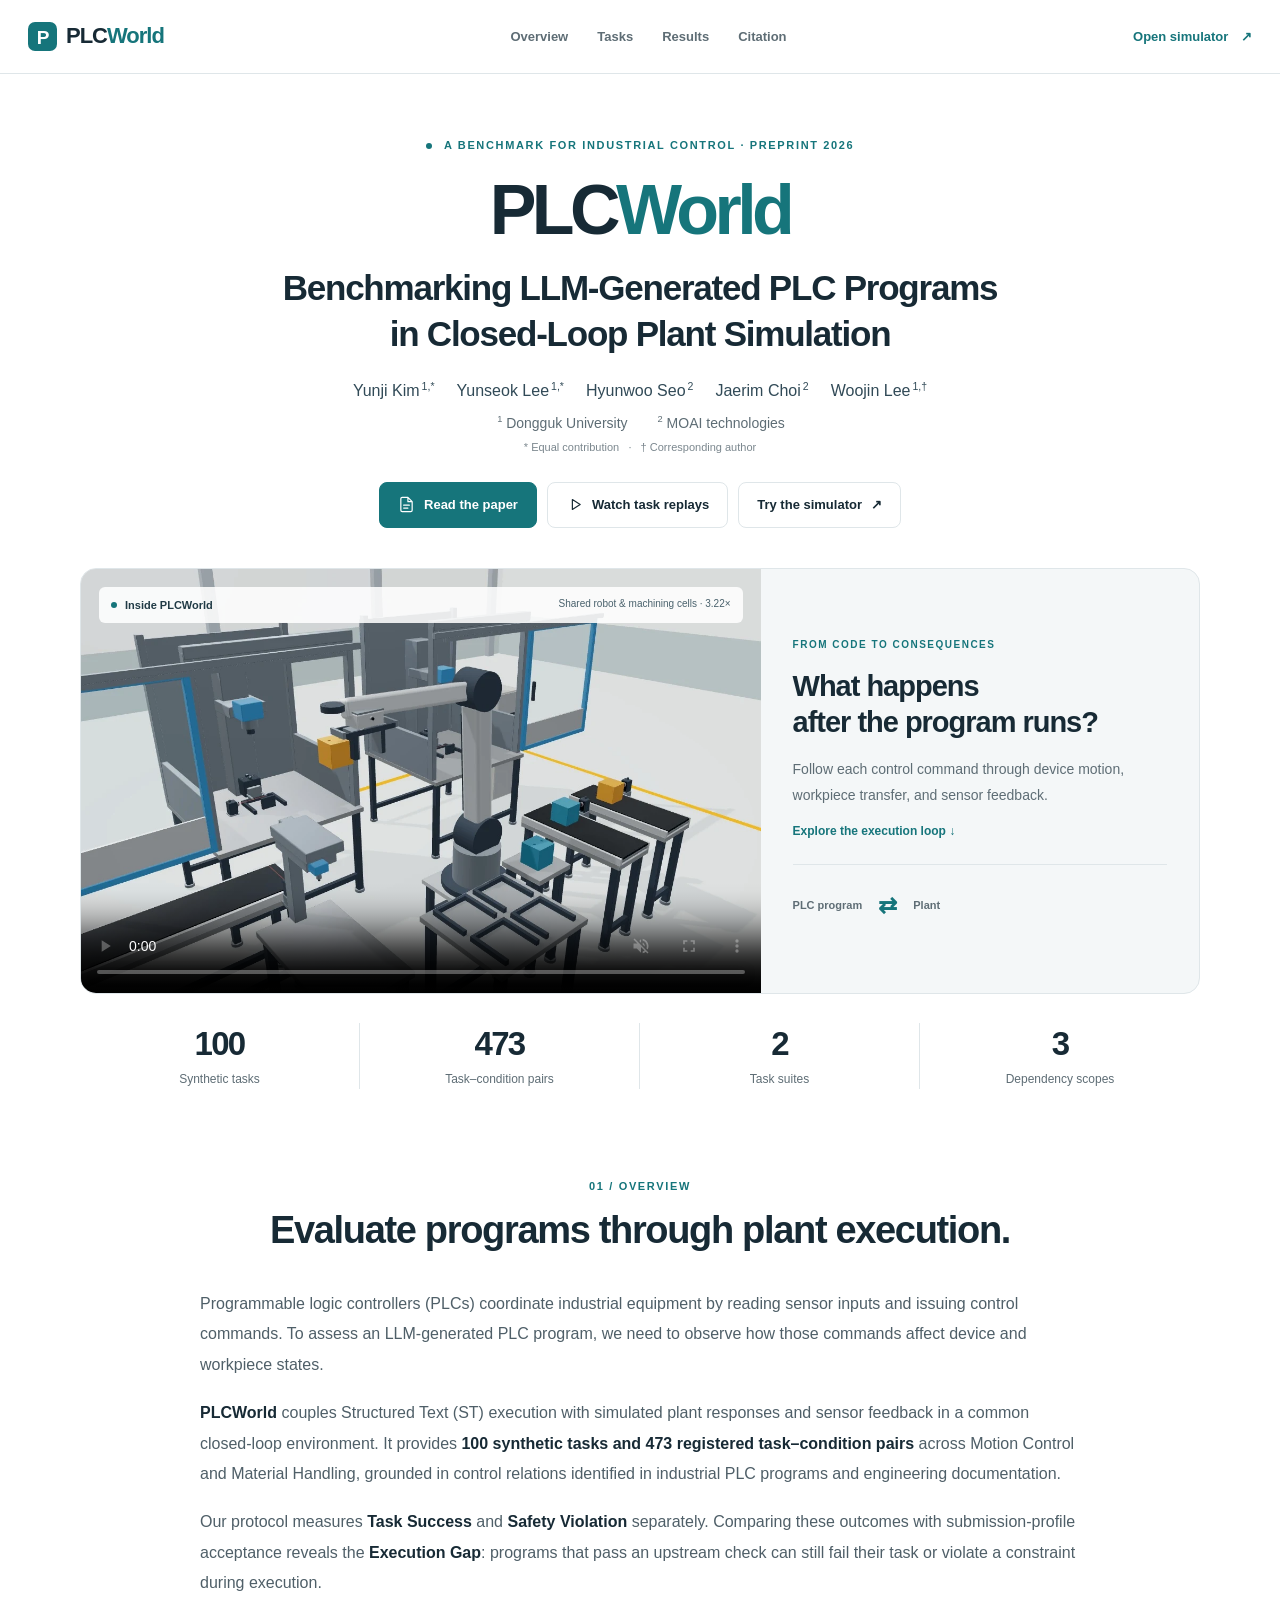
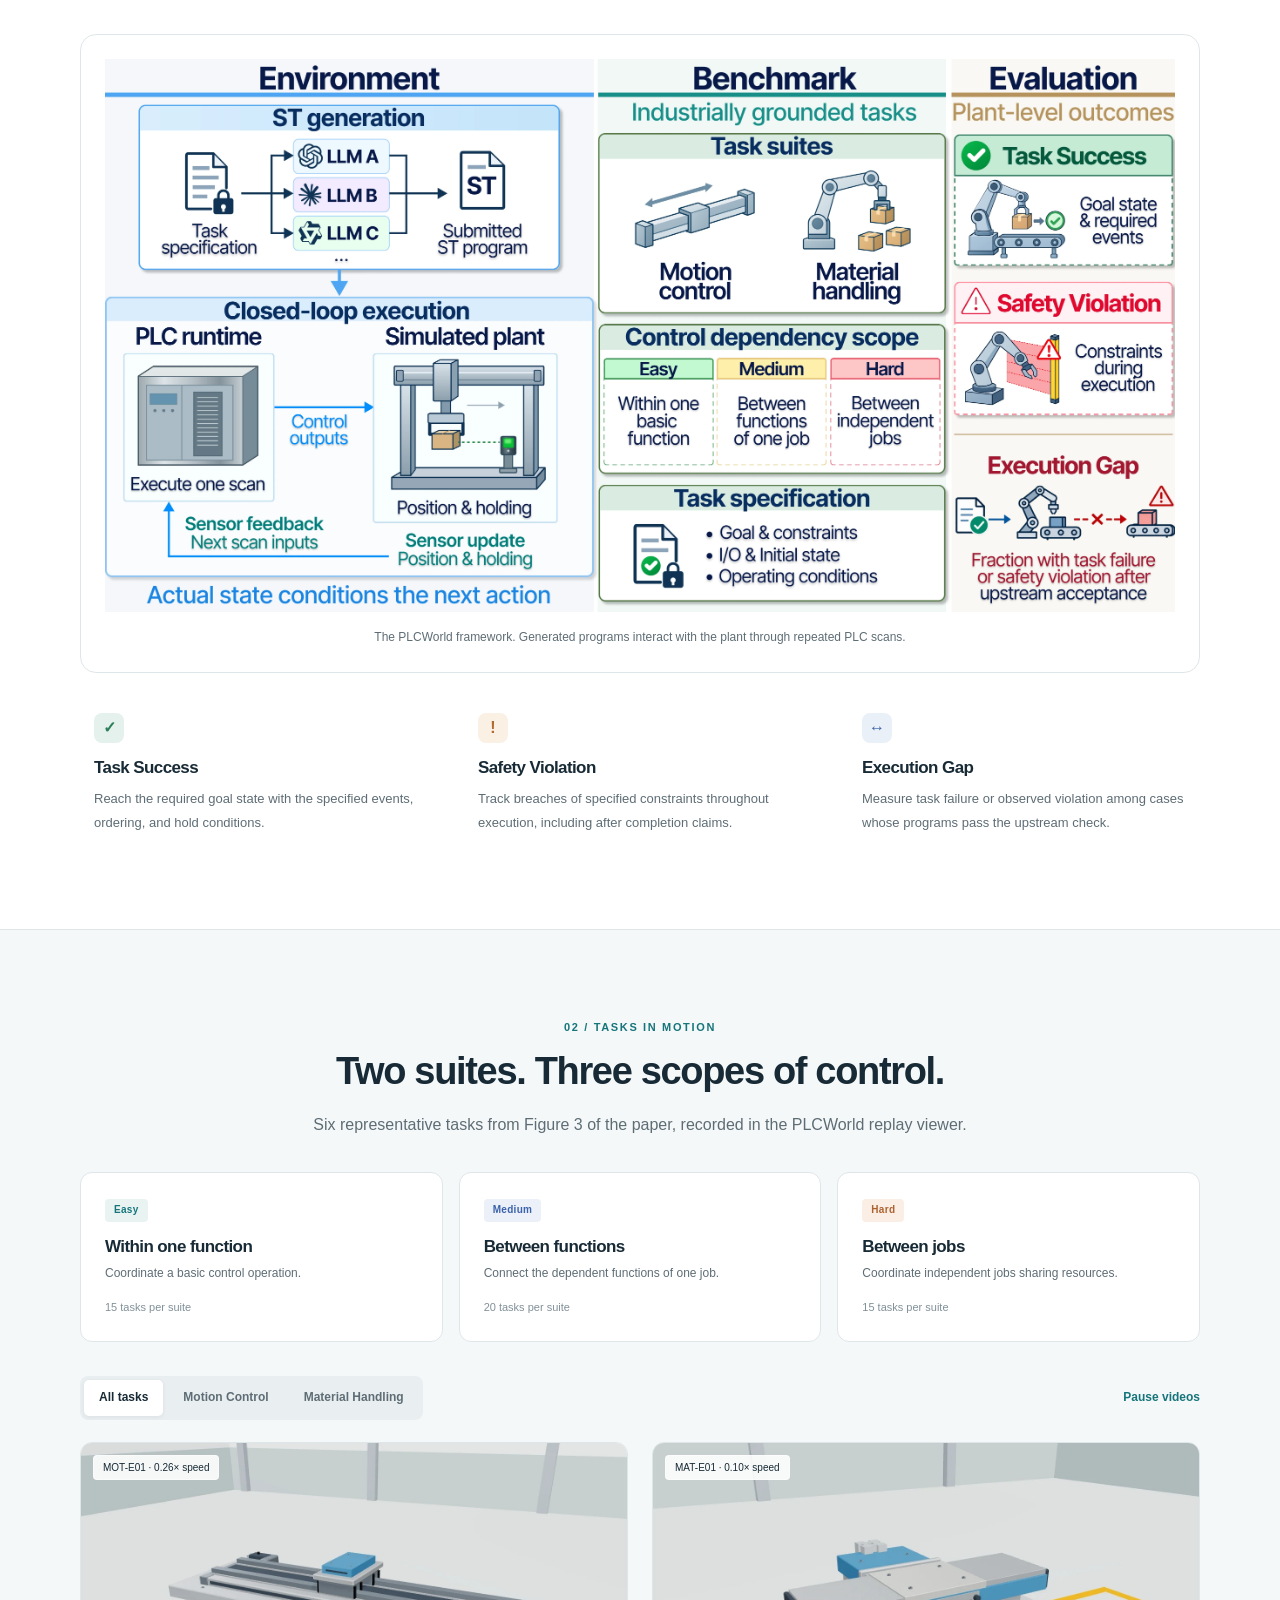
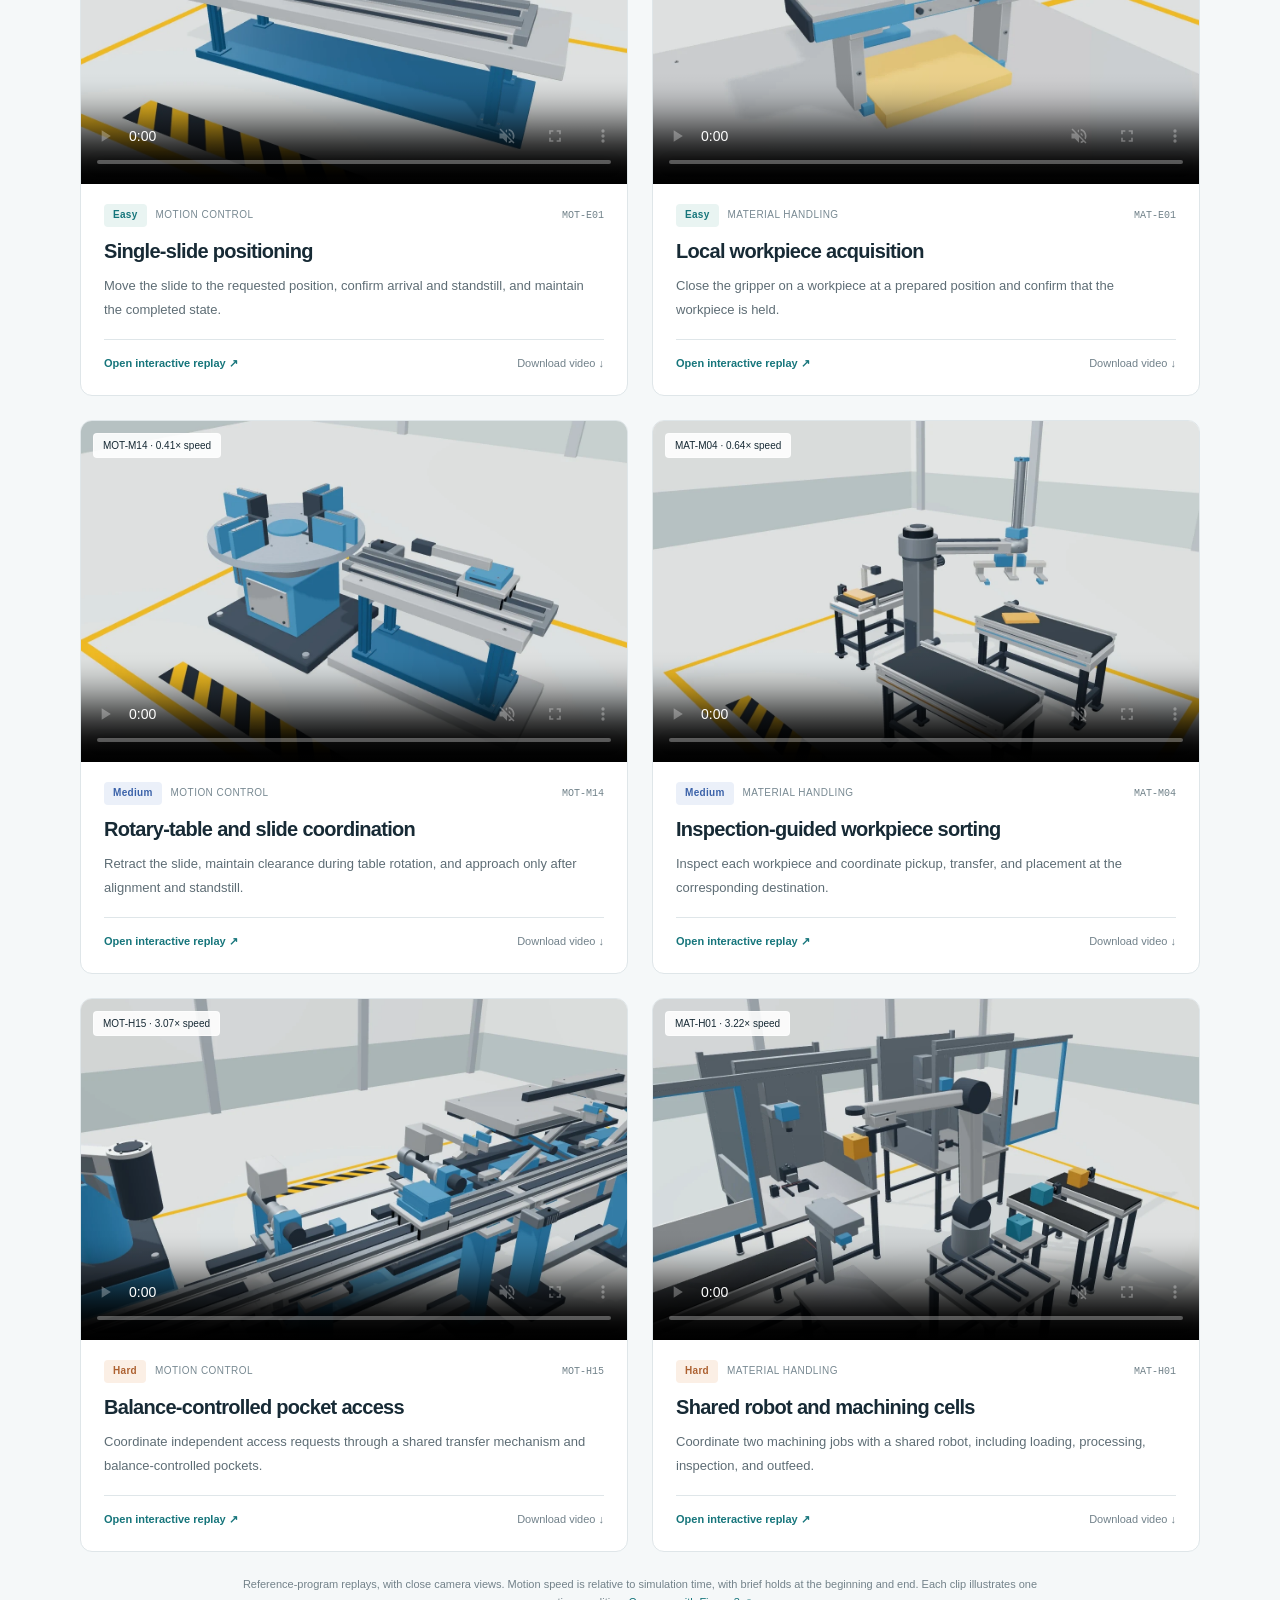
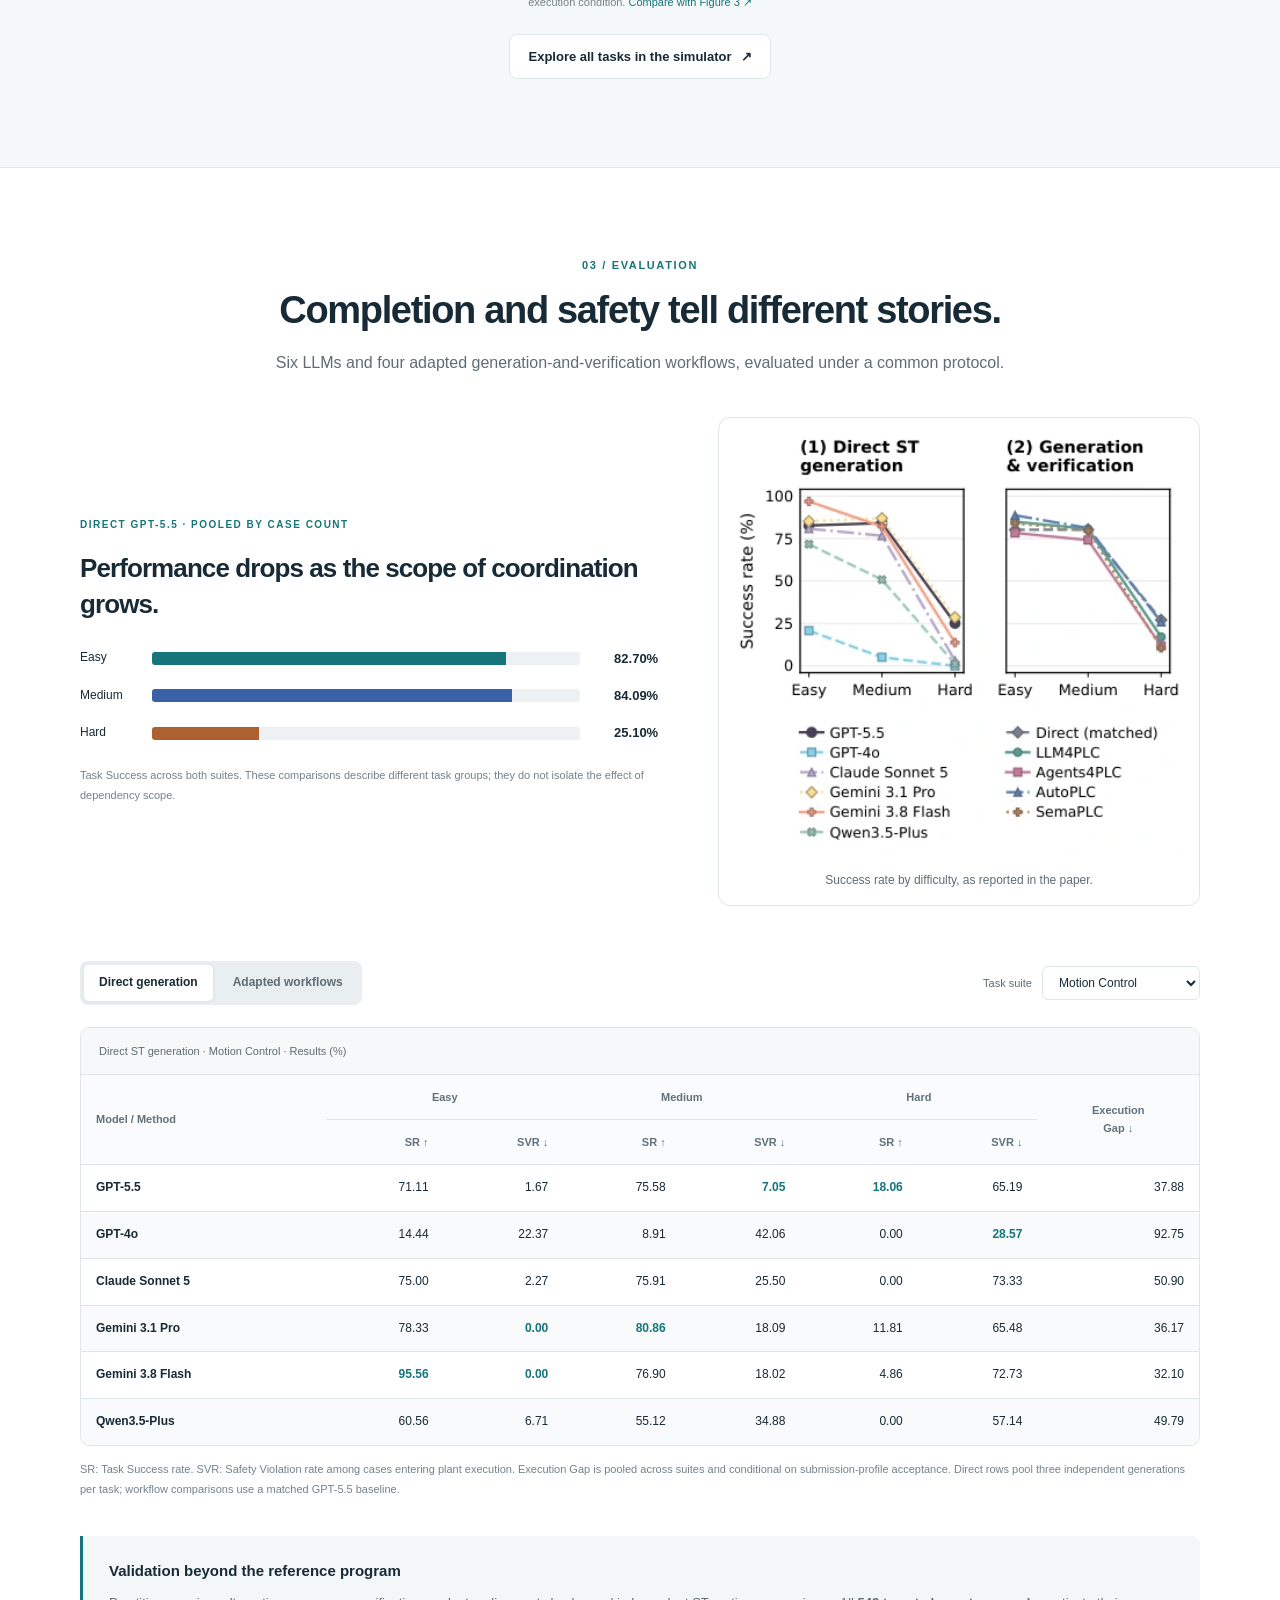
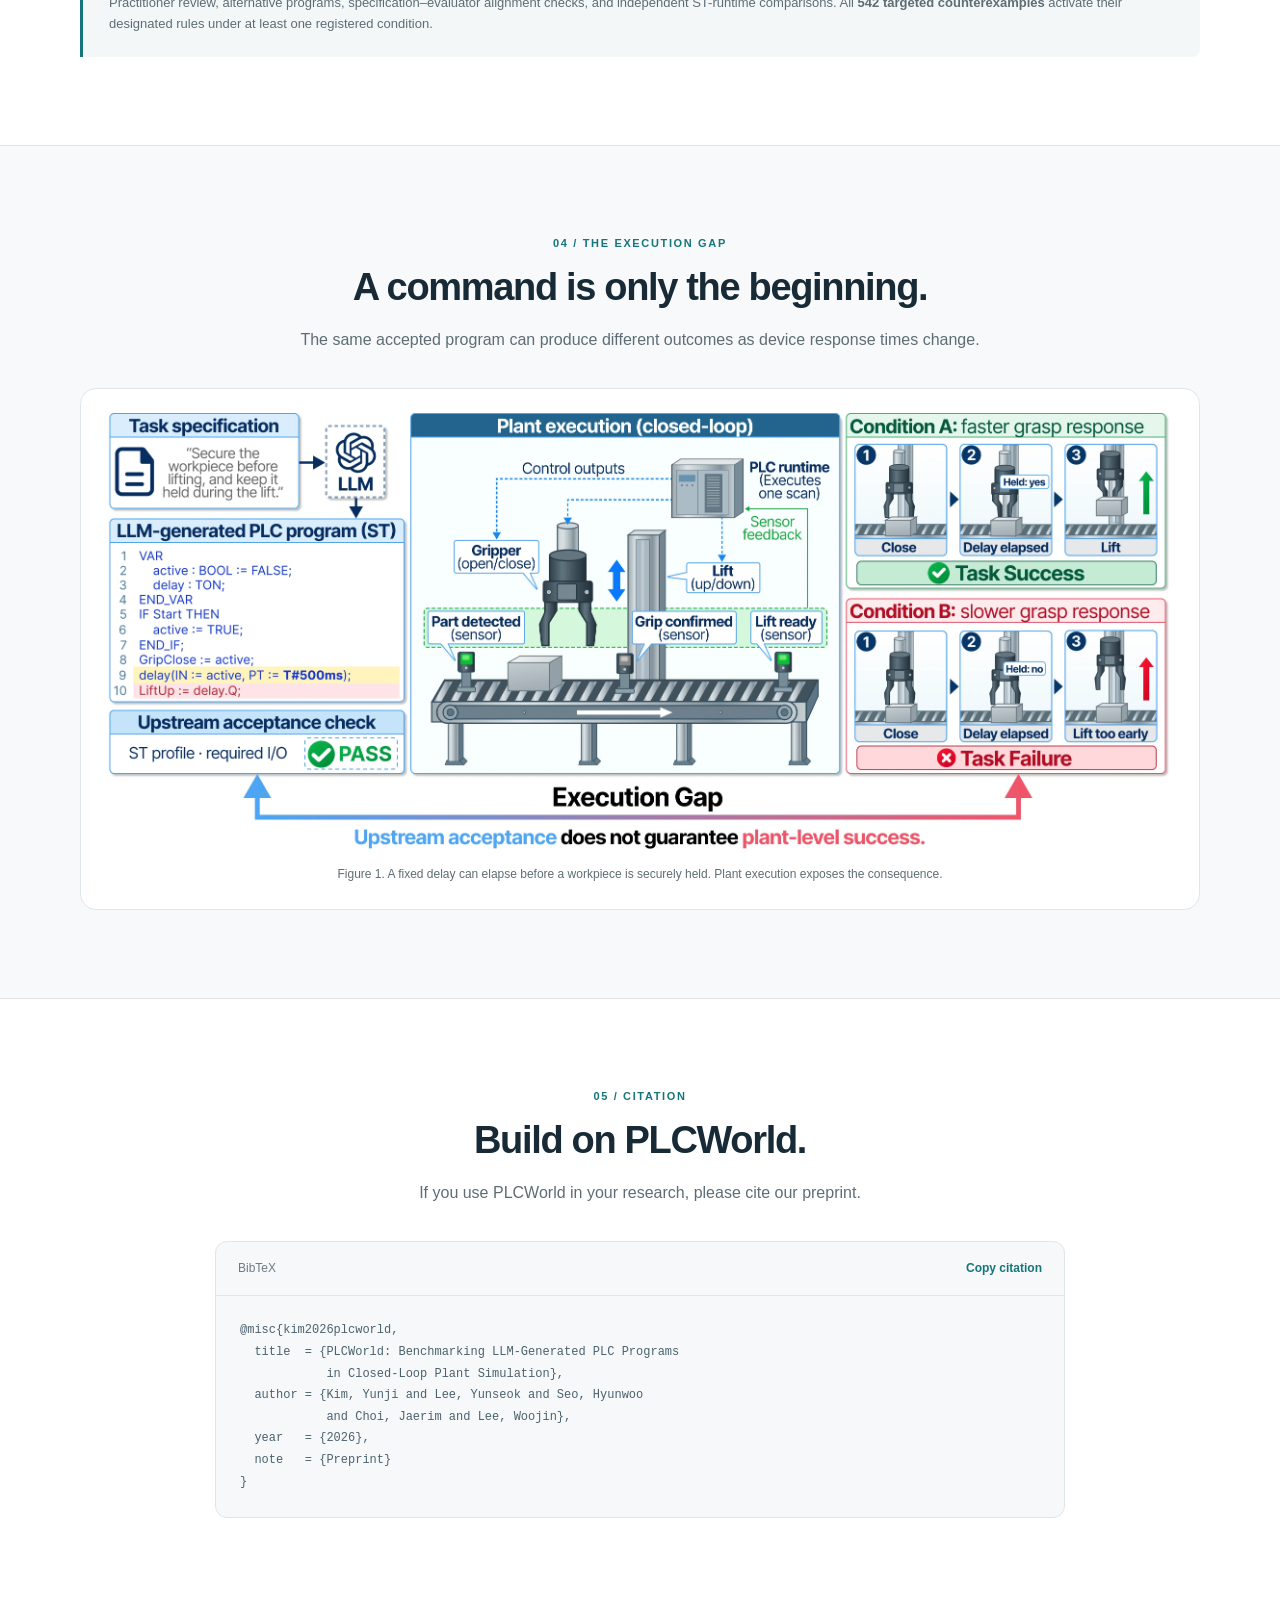
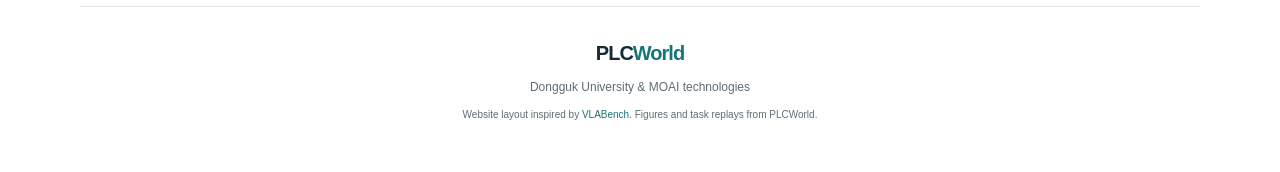
==== PLCWorld/index.html @ 4ffd2463 "Publish PLCWorld paper website with simulator replays" ====
<!doctype html>
<html lang="en">
<head>
  <meta charset="utf-8">
  <meta name="viewport" content="width=device-width, initial-scale=1">
  <meta name="description" content="PLCWorld couples PLC program execution with simulated plant responses. A benchmark of 100 tasks across Motion Control and Material Handling.">
  <meta name="theme-color" content="#ffffff">
  <meta property="og:title" content="PLCWorld: Benchmarking LLM-Generated PLC Programs in Closed-Loop Plant Simulation">
  <meta property="og:description" content="100 tasks. 473 execution conditions. Evaluate what PLC programs actually do in a simulated plant.">
  <meta property="og:type" content="website">
  <meta property="og:url" content="https://yunji0516.github.io/PLCWorld/">
  <link rel="canonical" href="https://yunji0516.github.io/PLCWorld/">
  <title>PLCWorld — Closed-Loop Plant Simulation</title>
  <link rel="icon" href="assets/favicon.svg" type="image/svg+xml">
  <link rel="stylesheet" href="styles.css">
  <script src="app.js" defer></script>
</head>
<body>
  <a class="skip-link" href="#main">Skip to content</a>
  <header class="site-header">
    <a class="wordmark" href="#" aria-label="PLCWorld home"><span class="brand-icon" aria-hidden="true">P</span>PLC<span>World</span></a>
    <nav aria-label="Main navigation"><a href="#overview">Overview</a><a href="#tasks">Tasks</a><a href="#results">Results</a><a href="#citation">Citation</a></nav>
    <a class="header-link" href="https://plc.damilab.cc/replay" target="_blank" rel="noopener">Open simulator <span aria-hidden="true">↗</span></a>
  </header>
  <main id="main">
    <section class="hero container">
      <p class="eyebrow"><span class="status-dot"></span> A benchmark for industrial control · Preprint 2026</p>
      <h1><span class="hero-name">PLC<span>World</span></span><span class="hero-title">Benchmarking LLM-Generated PLC Programs<br class="desktop-break"> in Closed-Loop Plant Simulation</span></h1>
      <p class="authors"><span>Yunji Kim<sup>1,*</sup></span><span>Yunseok Lee<sup>1,*</sup></span><span>Hyunwoo Seo<sup>2</sup></span><span>Jaerim Choi<sup>2</sup></span><span>Woojin Lee<sup>1,†</sup></span></p>
      <p class="affiliations"><span><sup>1</sup> Dongguk University</span><span><sup>2</sup> MOAI technologies</span></p>
      <p class="author-notes">* Equal contribution &nbsp; · &nbsp; † Corresponding author</p>
      <div class="hero-actions"><a class="button primary" href="assets/paper/PLCWorld.pdf" target="_blank" rel="noopener"><svg viewBox="0 0 24 24" aria-hidden="true"><path d="M14 2H6a2 2 0 0 0-2 2v16a2 2 0 0 0 2 2h12a2 2 0 0 0 2-2V8zM14 2v6h6M8 13h8M8 17h6"/></svg>Read the paper</a><a class="button" href="#tasks"><svg viewBox="0 0 24 24" aria-hidden="true"><path d="m9 5 11 7-11 7z"/></svg>Watch task replays</a><a class="button" href="https://plc.damilab.cc/replay" target="_blank" rel="noopener">Try the simulator <span aria-hidden="true">↗</span></a></div>
      <div class="hero-showcase">
        <div class="showcase-video"><video muted loop playsinline controls preload="none" poster="assets/posters/MAT-H01.webp" data-src="assets/videos/MAT-H01.mp4" aria-label="Reference replay of a shared robot coordinating two machining cells"></video><div class="showcase-label"><span class="live-dot"></span> Inside PLCWorld <span class="showcase-task">Shared robot &amp; machining cells</span></div></div>
        <div class="showcase-copy"><p class="eyebrow">From code to consequences</p><h2>What happens<br> after the program runs?</h2><p>Follow each control command through device motion, workpiece transfer, and sensor feedback.</p><a href="#overview">Explore the execution loop <span aria-hidden="true">↓</span></a><div class="mini-loop" aria-label="PLC program sends commands to the plant, which returns sensor feedback"><span>PLC program</span><span aria-hidden="true">⇄</span><span>Plant</span></div></div>
      </div>
      <dl class="stats"><div><dt>100</dt><dd>Synthetic tasks</dd></div><div><dt>473</dt><dd>Task–condition pairs</dd></div><div><dt>2</dt><dd>Task suites</dd></div><div><dt>3</dt><dd>Dependency scopes</dd></div></dl>
    </section>

    <section id="overview" class="section container">
      <div class="section-heading"><p class="eyebrow">01 / Overview</p><h2>Evaluate programs through plant execution.</h2></div>
      <div class="abstract-copy"><p>Programmable logic controllers (PLCs) coordinate industrial equipment by reading sensor inputs and issuing control commands. To assess an LLM-generated PLC program, we need to observe how those commands affect device and workpiece states.</p><p><strong>PLCWorld</strong> couples Structured Text (ST) execution with simulated plant responses and sensor feedback in a common closed-loop environment. It provides <strong>100 synthetic tasks and 473 registered task–condition pairs</strong> across Motion Control and Material Handling, grounded in control relations identified in industrial PLC programs and engineering documentation.</p><p>Our protocol measures <strong>Task Success</strong> and <strong>Safety Violation</strong> separately. Comparing these outcomes with submission-profile acceptance reveals the <strong>Execution Gap</strong>: programs that pass an upstream check can still fail their task or violate a constraint during execution.</p></div>
      <figure class="paper-figure framework"><img src="assets/figures/figure2.webp" width="4912" height="2538" loading="lazy" alt="PLCWorld framework: task specifications guide ST generation; a PLC runtime and simulated plant exchange control outputs and sensor feedback; execution records determine task success, safety violations, and the execution gap."><figcaption>The PLCWorld framework. Generated programs interact with the plant through repeated PLC scans.</figcaption></figure>
      <div class="outcomes"><article><span class="outcome-icon success" aria-hidden="true">✓</span><h3>Task Success</h3><p>Reach the required goal state with the specified events, ordering, and hold conditions.</p></article><article><span class="outcome-icon safety" aria-hidden="true">!</span><h3>Safety Violation</h3><p>Track breaches of specified constraints throughout execution, including after completion claims.</p></article><article><span class="outcome-icon gap" aria-hidden="true">↔</span><h3>Execution Gap</h3><p>Measure task failure or observed violation among cases whose programs pass the upstream check.</p></article></div>
    </section>

    <section id="tasks" class="section task-section">
      <div class="container">
        <div class="section-heading"><p class="eyebrow">02 / Tasks in motion</p><h2>Two suites. Three scopes of control.</h2><p>Six representative tasks from Figure 3 of the paper, recorded in the PLCWorld replay viewer.</p></div>
        <div class="scope-grid"><div><span class="level easy">Easy</span><h3>Within one function</h3><p>Coordinate a basic control operation.</p><small>15 tasks per suite</small></div><div><span class="level medium">Medium</span><h3>Between functions</h3><p>Connect the dependent functions of one job.</p><small>20 tasks per suite</small></div><div><span class="level hard">Hard</span><h3>Between jobs</h3><p>Coordinate independent jobs sharing resources.</p><small>15 tasks per suite</small></div></div>
        <div class="gallery-toolbar"><div class="filter-group" role="group" aria-label="Filter tasks by suite"><button class="filter active" data-suite="all" aria-pressed="true">All tasks</button><button class="filter" data-suite="motion" aria-pressed="false">Motion Control</button><button class="filter" data-suite="material" aria-pressed="false">Material Handling</button></div><button id="toggle-videos" class="text-button" aria-pressed="false">Pause videos</button></div>
        <p id="gallery-status" class="sr-only" aria-live="polite">Showing all 6 tasks</p>
        <div id="task-grid" class="task-grid"></div>
        <noscript><p>Enable JavaScript for the filterable gallery. <a href="assets/videos/MOT-E01.mp4">Motion Easy</a> · <a href="assets/videos/MOT-M14.mp4">Motion Medium</a> · <a href="assets/videos/MOT-H15.mp4">Motion Hard</a> · <a href="assets/videos/MAT-E01.mp4">Material Easy</a> · <a href="assets/videos/MAT-M04.mp4">Material Medium</a> · <a href="assets/videos/MAT-H01.mp4">Material Hard</a></p></noscript>
        <p class="gallery-note">Reference-program replays, with close camera views. Motion speed is relative to simulation time, with brief holds at the beginning and end. Each clip illustrates one execution condition. <a href="assets/figures/figure3.webp" target="_blank" rel="noopener">Compare with Figure 3 ↗</a></p>
        <div class="center"><a class="button" href="https://plc.damilab.cc/replay" target="_blank" rel="noopener">Explore all tasks in the simulator <span aria-hidden="true">↗</span></a></div>
      </div>
    </section>

    <section id="results" class="section container">
      <div class="section-heading"><p class="eyebrow">03 / Evaluation</p><h2>Completion and safety tell different stories.</h2><p>Six LLMs and four adapted generation-and-verification workflows, evaluated under a common protocol.</p></div>
      <div class="results-feature"><div><p class="eyebrow">Direct GPT-5.5 · Pooled by case count</p><h3>Performance drops as the scope of coordination grows.</h3><div class="bar-chart" aria-label="GPT-5.5 task success: Easy 82.70 percent, Medium 84.09 percent, Hard 25.10 percent"><div><span>Easy</span><i style="--value:82.70%;--bar:var(--teal)"></i><strong>82.70%</strong></div><div><span>Medium</span><i style="--value:84.09%;--bar:var(--blue)"></i><strong>84.09%</strong></div><div><span>Hard</span><i style="--value:25.10%;--bar:var(--rust)"></i><strong>25.10%</strong></div></div><p class="fine-print">Task Success across both suites. These comparisons describe different task groups; they do not isolate the effect of dependency scope.</p></div><figure><img src="assets/figures/figure5.webp" width="388" height="364" loading="lazy" alt="Paper Figure 5 compares suite-combined success rates by difficulty for direct models and adapted workflows."><figcaption>Success rate by difficulty, as reported in the paper.</figcaption></figure></div>
      <div class="results-toolbar"><div class="filter-group" role="group" aria-label="Evaluation setting"><button class="filter active" data-setting="direct" aria-pressed="true">Direct generation</button><button class="filter" data-setting="frameworks" aria-pressed="false">Adapted workflows</button></div><label>Task suite <select id="result-suite"><option value="motion">Motion Control</option><option value="material">Material Handling</option></select></label></div>
      <div class="table-scroll" tabindex="0" role="region" aria-label="Evaluation results, scroll horizontally on small screens"><table><caption id="results-caption">Direct ST generation · Motion Control · Results (%)</caption><thead><tr><th scope="col" rowspan="2">Model / Method</th><th scope="colgroup" colspan="2">Easy</th><th scope="colgroup" colspan="2">Medium</th><th scope="colgroup" colspan="2">Hard</th><th scope="col" rowspan="2">Execution<br>Gap ↓</th></tr><tr><th scope="col">SR ↑</th><th scope="col">SVR ↓</th><th scope="col">SR ↑</th><th scope="col">SVR ↓</th><th scope="col">SR ↑</th><th scope="col">SVR ↓</th></tr></thead><tbody id="results-body"></tbody></table></div>
      <p class="fine-print">SR: Task Success rate. SVR: Safety Violation rate among cases entering plant execution. Execution Gap is pooled across suites and conditional on submission-profile acceptance. Direct rows pool three independent generations per task; workflow comparisons use a matched GPT-5.5 baseline.</p>
      <div class="validation-strip"><strong>Validation beyond the reference program</strong><p>Practitioner review, alternative programs, specification–evaluator alignment checks, and independent ST-runtime comparisons. All <strong>542 targeted counterexamples</strong> activate their designated rules under at least one registered condition.</p></div>
    </section>

    <section class="section insight-section"><div class="container"><div class="section-heading"><p class="eyebrow">04 / The execution gap</p><h2>A command is only the beginning.</h2><p>The same accepted program can produce different outcomes as device response times change.</p></div><figure class="paper-figure"><img src="assets/figures/figure1.webp" width="4442" height="1812" loading="lazy" alt="An ST program closes a gripper and waits 500 milliseconds before lifting. A faster grasp succeeds; a slower grasp leaves the workpiece unheld, so lifting fails despite passing the upstream acceptance check."><figcaption>Figure 1. A fixed delay can elapse before a workpiece is securely held. Plant execution exposes the consequence.</figcaption></figure></div></section>

    <section id="citation" class="section container citation-section"><div class="section-heading"><p class="eyebrow">05 / Citation</p><h2>Build on PLCWorld.</h2><p>If you use PLCWorld in your research, please cite our preprint.</p></div><div class="citation-box"><div class="citation-top"><span>BibTeX</span><button id="copy-citation" class="text-button">Copy citation</button><span id="copy-status" class="sr-only" aria-live="polite"></span></div><pre><code id="bibtex">@misc{kim2026plcworld,
  title  = {PLCWorld: Benchmarking LLM-Generated PLC Programs
            in Closed-Loop Plant Simulation},
  author = {Kim, Yunji and Lee, Yunseok and Seo, Hyunwoo
            and Choi, Jaerim and Lee, Woojin},
  year   = {2026},
  note   = {Preprint}
}</code></pre></div></section>
  </main>
  <footer class="site-footer container"><a class="wordmark" href="#">PLC<span>World</span></a><p>Dongguk University &amp; MOAI technologies</p><p class="fine-print">Website layout inspired by <a href="https://vlabench.github.io/" target="_blank" rel="noopener">VLABench</a>. Figures and task replays from PLCWorld.</p></footer>
</body>
</html>
---- PLCWorld/styles.css ----
@font-face{font-family:Inter;src:local('Inter');font-display:swap}
:root{--ink:#172a35;--muted:#5e6d75;--teal:#16757b;--blue:#3b62a9;--rust:#ad6131;--line:#dfe6e9;--soft:#f4f7f8;--radius:16px}
*{box-sizing:border-box}html{scroll-behavior:smooth;scroll-padding-top:88px}body{margin:0;color:var(--ink);background:#fff;font-family:Inter,-apple-system,BlinkMacSystemFont,'Segoe UI',Arial,sans-serif;font-size:16px;line-height:1.65;-webkit-font-smoothing:antialiased}a{color:var(--teal);text-decoration:none}a:hover{text-decoration:underline}button,select{font:inherit}button,a,select{-webkit-tap-highlight-color:transparent}button{cursor:pointer}button:focus-visible,a:focus-visible,select:focus-visible,[tabindex]:focus-visible,video:focus-visible{outline:3px solid #248aab;outline-offset:5px}button{color:inherit}img{max-width:100%;height:auto;display:block}video{display:block;width:100%;height:100%;object-fit:cover;background:#dce1e2}figure{margin:0}h1,h2,h3,p{margin-top:0}h1,h2,h3{line-height:1.25;letter-spacing:-.035em}h2{font-size:clamp(28px,3.2vw,38px);font-weight:650}h3{font-weight:600}sup{font-size:.66em;margin-left:2px}p{margin-bottom:18px}.container{width:min(1120px,calc(100% - 56px));margin-inline:auto}.site-header{height:74px;border-bottom:1px solid var(--line);display:flex;align-items:center;justify-content:space-between;padding:0 max(28px,calc((100vw - 1260px)/2));gap:24px;background:rgba(255,255,255,.95);position:sticky;top:0;z-index:20;backdrop-filter:blur(16px)}.wordmark{display:inline-flex;align-items:center;font-size:22px;font-weight:750;letter-spacing:-1px;color:var(--ink);white-space:nowrap}.wordmark span:not(.brand-icon){color:var(--teal)}.wordmark:hover{text-decoration:none}.brand-icon{display:grid;place-items:center;background:var(--teal);color:white;font-size:19px;width:29px;height:29px;border-radius:7px;margin-right:9px}.site-header nav{display:flex;gap:29px}.site-header nav a{font-size:13px;color:var(--muted);font-weight:550}.site-header nav a:hover{color:var(--teal)}.header-link{font-size:13px;font-weight:600}.header-link span{margin-left:9px}.hero{padding-top:62px;text-align:center}.eyebrow{text-transform:uppercase;font-size:11px;letter-spacing:.15em;font-weight:650;color:var(--teal);margin-bottom:18px}.status-dot,.live-dot{display:inline-block;width:6px;height:6px;border-radius:50%;background:var(--teal);vertical-align:middle;margin-right:8px}.hero h1{margin-bottom:22px}.hero-name{display:block;font-size:clamp(48px,6vw,70px);letter-spacing:-.065em;font-weight:750;margin-bottom:16px;line-height:1.1}.hero-name>span{color:var(--teal)}.hero-title{display:block;font-size:clamp(23px,3vw,35px);font-weight:550;letter-spacing:-.035em;line-height:1.3}.authors{display:flex;justify-content:center;flex-wrap:wrap;gap:8px 22px;margin-bottom:7px;font-size:16px;color:#314a57}.affiliations{display:flex;gap:28px;justify-content:center;font-size:14px;color:var(--muted);margin-bottom:3px}.author-notes{font-size:11px;color:#7b878e}.hero-actions{display:flex;flex-wrap:wrap;justify-content:center;gap:10px;margin:26px 0 40px}.button{display:inline-flex;align-items:center;justify-content:center;gap:9px;padding:11px 18px;border:1px solid var(--line);border-radius:8px;font-size:13px;font-weight:600;color:var(--ink);background:white;transition:background .15s,transform .15s}.button:hover{background:#f0f5f5;text-decoration:none;transform:translateY(-1px)}.button.primary{color:white;background:var(--teal);border-color:var(--teal)}.button.primary:hover{background:#105e63}.button svg{width:17px;height:17px;fill:none;stroke:currentColor;stroke-width:1.7;stroke-linejoin:round;stroke-linecap:round}.hero-showcase{display:grid;grid-template-columns:1.55fr 1fr;border:1px solid var(--line);border-radius:var(--radius);overflow:hidden;text-align:left;background:var(--soft)}.showcase-video{position:relative;aspect-ratio:1.6}.showcase-label{position:absolute;top:18px;left:18px;right:18px;display:flex;align-items:center;color:#213b46;font-size:11px;font-weight:650;background:rgba(255,255,255,.87);padding:9px 12px;border-radius:6px;pointer-events:none}.showcase-task{margin-left:auto;font-weight:400;font-size:10px;color:#49616c}.showcase-copy{padding:34px 32px;display:flex;flex-direction:column;justify-content:center}.showcase-copy .eyebrow{font-size:10px;margin-bottom:14px}.showcase-copy h2{font-size:29px;margin-bottom:17px}.showcase-copy p:not(.eyebrow){font-size:14px;color:var(--muted);line-height:1.8;margin-bottom:14px}.showcase-copy>a{font-size:12px;font-weight:600}.mini-loop{display:flex;gap:16px;align-items:center;padding-top:22px;margin-top:22px;border-top:1px solid var(--line);font-size:11px;font-weight:650;color:var(--muted)}.mini-loop span:nth-child(2){font-size:23px;color:var(--teal)}.stats{display:grid;grid-template-columns:repeat(4,1fr);padding:29px 0 0;margin:0}.stats>div{border-right:1px solid var(--line)}.stats>div:last-child{border:0}.stats dt{font-size:33px;letter-spacing:-.05em;font-weight:650;line-height:1.25}.stats dd{margin:5px 0 0;font-size:12px;color:var(--muted)}.section{padding-top:88px;padding-bottom:88px}.section-heading{text-align:center;margin:0 auto 34px;max-width:880px}.section-heading .eyebrow{margin-bottom:12px}.section-heading h2{margin-bottom:16px}.section-heading>p:last-child:not(.eyebrow){font-size:16px;color:var(--muted);max-width:750px;margin:0 auto}.abstract-copy{max-width:880px;margin:0 auto 35px;font-size:16px;line-height:1.9;color:#4f5f68}.abstract-copy strong{font-weight:650;color:var(--ink)}.paper-figure{padding:24px;border:1px solid var(--line);border-radius:var(--radius);background:#fff}.paper-figure img{width:100%;height:auto}.paper-figure figcaption,figcaption{font-size:12px;line-height:1.7;text-align:center;color:var(--muted);margin-top:15px}.framework{margin-top:36px}.outcomes{display:grid;grid-template-columns:repeat(3,1fr);gap:32px;margin-top:34px}.outcomes article{padding:6px 14px}.outcome-icon{width:30px;height:30px;display:grid;place-items:center;border-radius:8px;margin-bottom:14px;font-weight:700}.success{background:#e4f1ec;color:#2c7e59}.safety{background:#faf0e4;color:#b36a2f}.gap{background:#eaf0f8;color:#3c65a8}.outcomes h3{font-size:17px;margin-bottom:9px}.outcomes p{font-size:13px;line-height:1.85;color:var(--muted);margin:0}.task-section{background:#f5f8f9;border-block:1px solid var(--line)}.scope-grid{display:grid;grid-template-columns:repeat(3,1fr);gap:16px;margin:34px 0}.scope-grid>div{padding:22px 24px;background:#fff;border:1px solid var(--line);border-radius:12px}.level{display:inline-block;padding:3px 9px;font-size:10px;letter-spacing:.03em;font-weight:650;border-radius:4px}.level.easy{color:var(--teal);background:#e9f4f2}.level.medium{color:var(--blue);background:#ebf0f9}.level.hard{color:var(--rust);background:#fbefe5}.scope-grid h3{font-size:17px;margin:14px 0 7px}.scope-grid p{font-size:12px;color:var(--muted);margin-bottom:9px}.scope-grid small{font-size:11px;color:#809099}.gallery-toolbar,.results-toolbar{display:flex;align-items:center;justify-content:space-between;gap:18px;margin-bottom:22px;flex-wrap:wrap}.filter-group{display:flex;gap:5px;flex-wrap:wrap;background:#e9eef0;border-radius:8px;padding:4px}.filter{border:0;border-radius:5px;padding:8px 15px;font-size:12px;font-weight:550;color:var(--muted);background:transparent}.filter:hover{color:var(--ink);background:#ffffff80}.filter.active{color:var(--ink);background:#fff;box-shadow:0 1px 4px #203a4512}.text-button{background:none;border:0;font-size:12px;font-weight:600;color:var(--teal);padding:7px 0}.text-button:hover{text-decoration:underline}.task-grid{display:grid;grid-template-columns:repeat(2,minmax(0,1fr));gap:24px}.task-card{border:1px solid var(--line);border-radius:12px;overflow:hidden;background:#fff}.task-card[hidden]{display:none}.task-media{position:relative;aspect-ratio:1.6;background:#dce1e2}.task-media video{width:100%;height:100%}.video-badge{position:absolute;top:12px;left:12px;background:rgba(255,255,255,.88);border:1px solid #ffffff80;padding:4px 9px;border-radius:4px;font-size:10px;pointer-events:none;line-height:1.5}.task-copy{padding:20px 23px 23px}.task-meta{display:flex;align-items:center;gap:9px;font-size:10px;letter-spacing:.045em;text-transform:uppercase;color:#788992;margin-bottom:12px}.task-meta .level{text-transform:none}.task-meta code{margin-left:auto;font:10px ui-monospace,SFMono-Regular,Consolas,monospace;letter-spacing:0;color:#71828a}.task-copy h3{font-size:20px;margin-bottom:10px}.task-copy p{font-size:13px;line-height:1.85;color:var(--muted);min-height:48px;margin-bottom:17px}.task-links{display:flex;justify-content:space-between;gap:12px;font-size:11px;font-weight:600;padding-top:14px;border-top:1px solid var(--line)}.task-links a:last-child{font-weight:400;color:#71818a}.gallery-note{text-align:center;font-size:11px;color:#73828a;max-width:800px;margin:23px auto}.center{text-align:center}.results-feature{display:grid;grid-template-columns:1.2fr 1fr;gap:60px;align-items:center;margin:40px 0 55px}.results-feature h3{font-size:26px;line-height:1.35;margin-bottom:26px}.results-feature .eyebrow{font-size:10px}.results-feature figure{padding:15px;border:1px solid var(--line);border-radius:12px}.results-feature figure img{width:100%;height:auto}.bar-chart{display:grid;gap:16px}.bar-chart>div{display:grid;grid-template-columns:62px 1fr 68px;gap:10px;align-items:center;font-size:12px}.bar-chart i{height:13px;background:linear-gradient(to right,var(--bar) var(--value),#edf1f3 var(--value));border-radius:3px}.bar-chart strong{font-size:13px;font-variant-numeric:tabular-nums;text-align:right}.fine-print{font-size:11px;line-height:1.8;color:#73828a}.results-feature .fine-print{margin:22px 0 0}.results-toolbar label{font-size:11px;color:var(--muted);display:flex;gap:10px;align-items:center}.results-toolbar select{padding:8px 30px 8px 12px;border:1px solid var(--line);border-radius:6px;background:white;font-size:12px;color:var(--ink)}.table-scroll{overflow-x:auto;border:1px solid var(--line);border-radius:10px;margin-bottom:14px}table{border-collapse:collapse;width:100%;font-size:12px;white-space:nowrap}caption{text-align:left;font-size:11px;padding:14px 18px;color:var(--muted);background:#f6f8f9;border-bottom:1px solid var(--line)}th,td{padding:13px 15px;text-align:right;font-variant-numeric:tabular-nums;border-bottom:1px solid var(--line)}th:first-child,td:first-child{text-align:left}thead th{font-size:11px;color:#60717b;font-weight:600;background:#fafbfc}thead tr:first-child th:not(:first-child){text-align:center}thead tr:nth-child(2) th:first-child{text-align:right}tbody th{font-weight:550}tbody tr:nth-child(even){background:#f8fafb}tbody tr:last-child>*{border-bottom:0}td.best{font-weight:750;color:var(--teal)}.validation-strip{margin-top:36px;border-left:3px solid var(--teal);background:var(--soft);padding:22px 26px;border-radius:0 8px 8px 0}.validation-strip>strong{font-size:15px}.validation-strip p{font-size:13px;color:var(--muted);margin:8px 0 0}.insight-section{background:#f7f9fa;border-block:1px solid var(--line)}.citation-section{max-width:850px}.citation-box{border:1px solid var(--line);border-radius:12px;overflow:hidden;background:#f6f8f9}.citation-top{display:flex;align-items:center;justify-content:space-between;padding:10px 22px;border-bottom:1px solid var(--line);font-size:12px;color:#6b7c86}.citation-box pre{margin:0;padding:24px;overflow-x:auto;font-size:12px;line-height:1.8;color:#4b626e}.site-footer{padding-block:30px 40px;border-top:1px solid var(--line);text-align:center}.site-footer .wordmark{font-size:20px}.site-footer p{font-size:12px;color:var(--muted);margin:8px 0}.site-footer p.fine-print{font-size:10px}.sr-only{position:absolute;width:1px;height:1px;overflow:hidden;clip:rect(0,0,0,0);white-space:nowrap}.skip-link{position:fixed;top:-80px;left:15px;z-index:100;background:#fff;padding:12px}.skip-link:focus{top:10px}
@media(min-width:1500px){.hero{padding-top:76px}}
@media(max-width:1000px){.site-header nav{gap:18px}.showcase-copy{padding:24px}.showcase-copy h2{font-size:24px}.mini-loop{padding-top:12px;margin-top:8px}.showcase-task{display:none}.results-feature{gap:30px}.hero-title{font-size:29px}}
@media(max-width:740px){html{scroll-padding-top:70px}.container{width:calc(100% - 32px)}.site-header{height:62px;padding:0 16px;gap:10px}.site-header nav{gap:15px}.site-header nav a{font-size:11px}.site-header nav a:first-child{display:none}.header-link{display:none}.wordmark{font-size:19px}.brand-icon{width:25px;height:25px;font-size:16px}.hero{padding-top:38px}.eyebrow{font-size:9px;letter-spacing:.12em}.hero-name{font-size:51px}.hero-title{font-size:25px;line-height:1.35}.desktop-break{display:none}.authors{font-size:13px;gap:5px 15px;margin-top:20px}.affiliations{font-size:12px;gap:17px}.author-notes{font-size:10px}.hero-actions{gap:8px;margin:23px 0 29px}.button{font-size:11px;padding:10px 12px}.hero-showcase{grid-template-columns:1fr}.showcase-video{aspect-ratio:1.6}.showcase-copy{padding:25px;text-align:left}.showcase-copy h2{font-size:25px}.showcase-copy h2 br{display:none}.showcase-copy p:not(.eyebrow){font-size:13px;max-width:460px}.mini-loop{display:none}.showcase-copy .eyebrow{margin-bottom:10px}.stats{padding-top:23px}.stats dt{font-size:26px}.stats dd{font-size:9px;max-width:75px;margin:6px auto 0;line-height:1.5}.section{padding-block:60px}.section-heading{margin-bottom:26px}.section-heading h2{font-size:27px;line-height:1.3}.section-heading>p:last-child:not(.eyebrow){font-size:14px}.abstract-copy{font-size:14px;line-height:1.85}.paper-figure{padding:12px;border-radius:10px}.paper-figure figcaption{font-size:10px}.outcomes{gap:16px;grid-template-columns:1fr}.outcomes article{position:relative;padding:0 0 0 47px}.outcome-icon{position:absolute;left:0;top:0}.outcomes h3{font-size:16px}.outcomes p{font-size:12px}.scope-grid{grid-template-columns:1fr;gap:9px;margin:26px 0}.scope-grid>div{padding:15px 18px;display:grid;grid-template-columns:62px 1fr;column-gap:12px}.scope-grid .level{align-self:start;justify-self:start;grid-row:span 3}.scope-grid h3{margin:1px 0 4px;font-size:15px}.scope-grid p{font-size:11px;margin-bottom:3px}.scope-grid small{font-size:10px}.gallery-toolbar{gap:10px}.filter{font-size:10px;padding:8px 10px}.text-button{font-size:11px}.task-grid{grid-template-columns:1fr;gap:20px}.task-copy{padding:18px 20px}.task-copy h3{font-size:20px}.task-copy p{min-height:0}.results-feature{grid-template-columns:1fr;gap:26px;margin-top:28px}.results-feature h3{font-size:23px}.results-feature figure{max-width:460px;width:100%;margin:auto}.results-toolbar{gap:14px}th,td{padding:11px 12px}.validation-strip{padding:20px}.validation-strip>strong{font-size:14px}.validation-strip p{font-size:12px}.citation-box pre{font-size:10px;padding:18px}.site-footer{padding-top:25px}.gallery-note{font-size:10px}}
@media(prefers-reduced-motion:reduce){html{scroll-behavior:auto}*,*::before,*::after{transition:none!important;animation:none!important}}
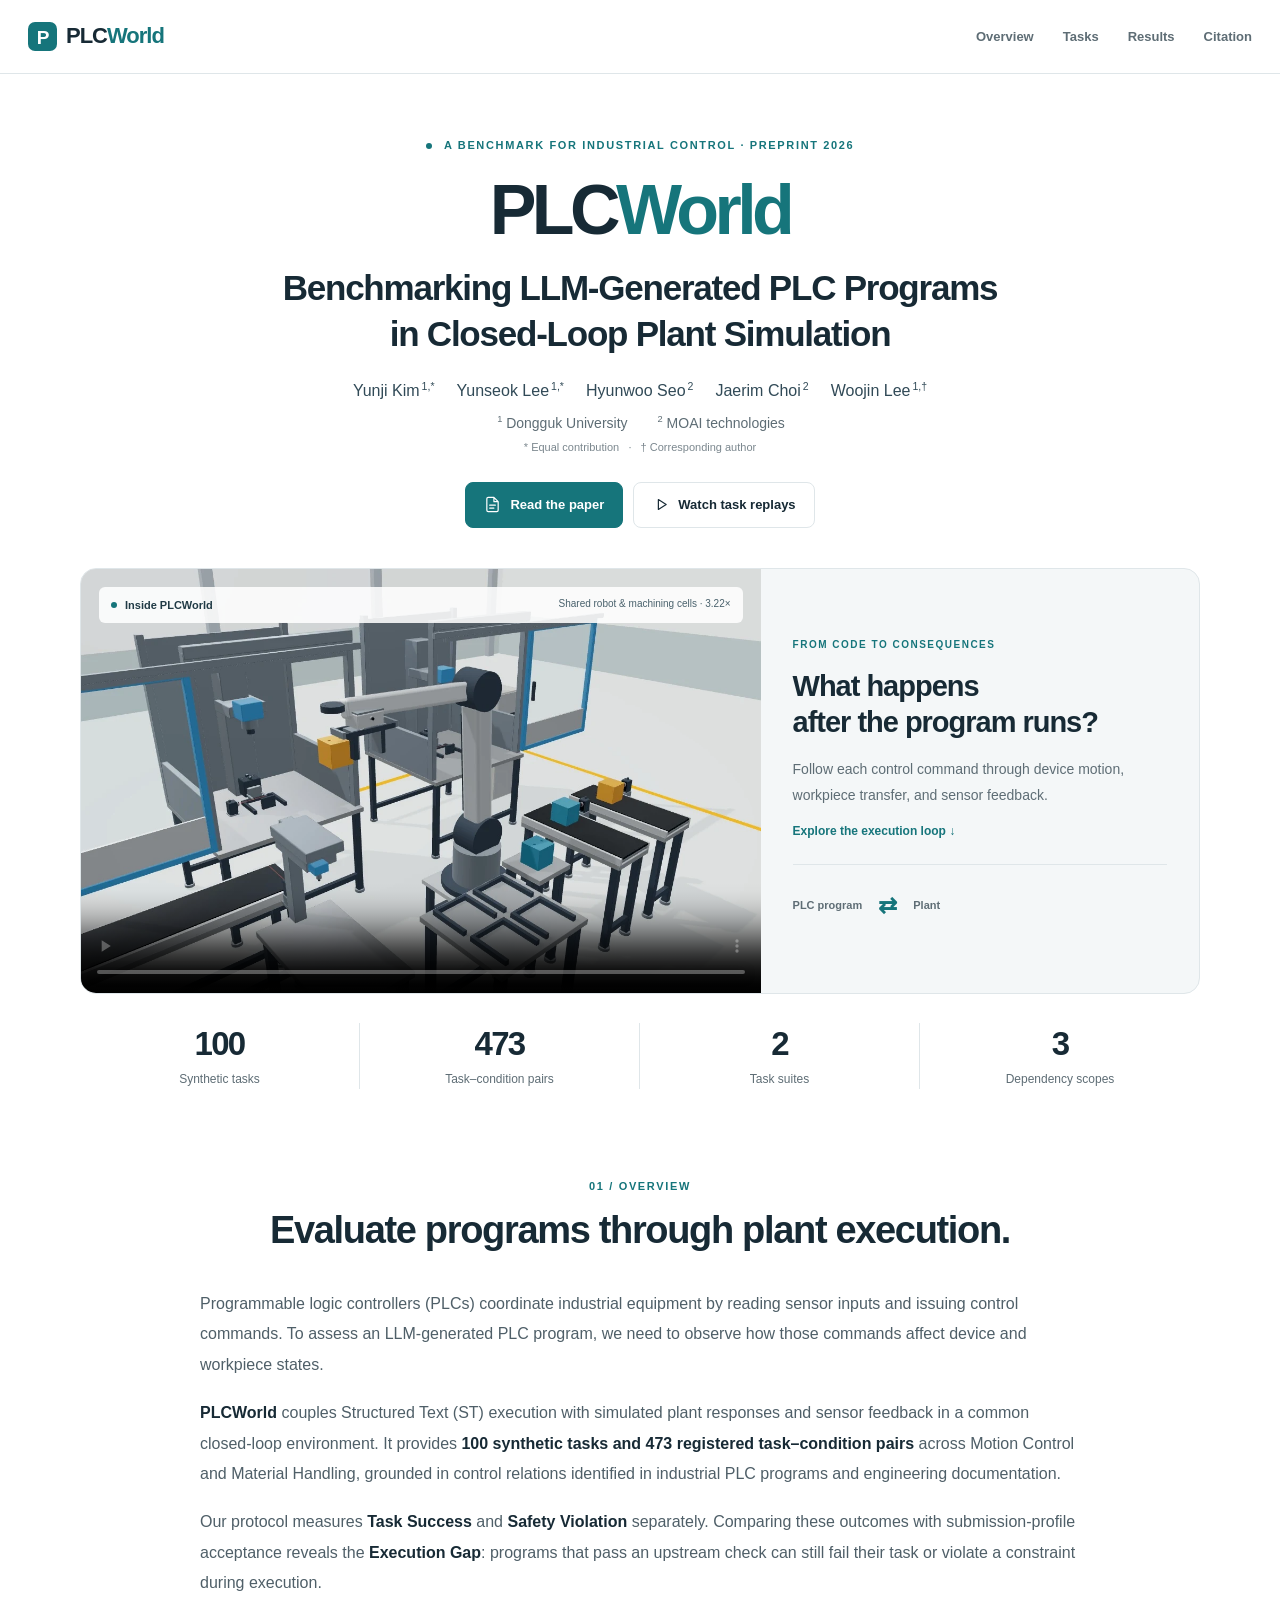
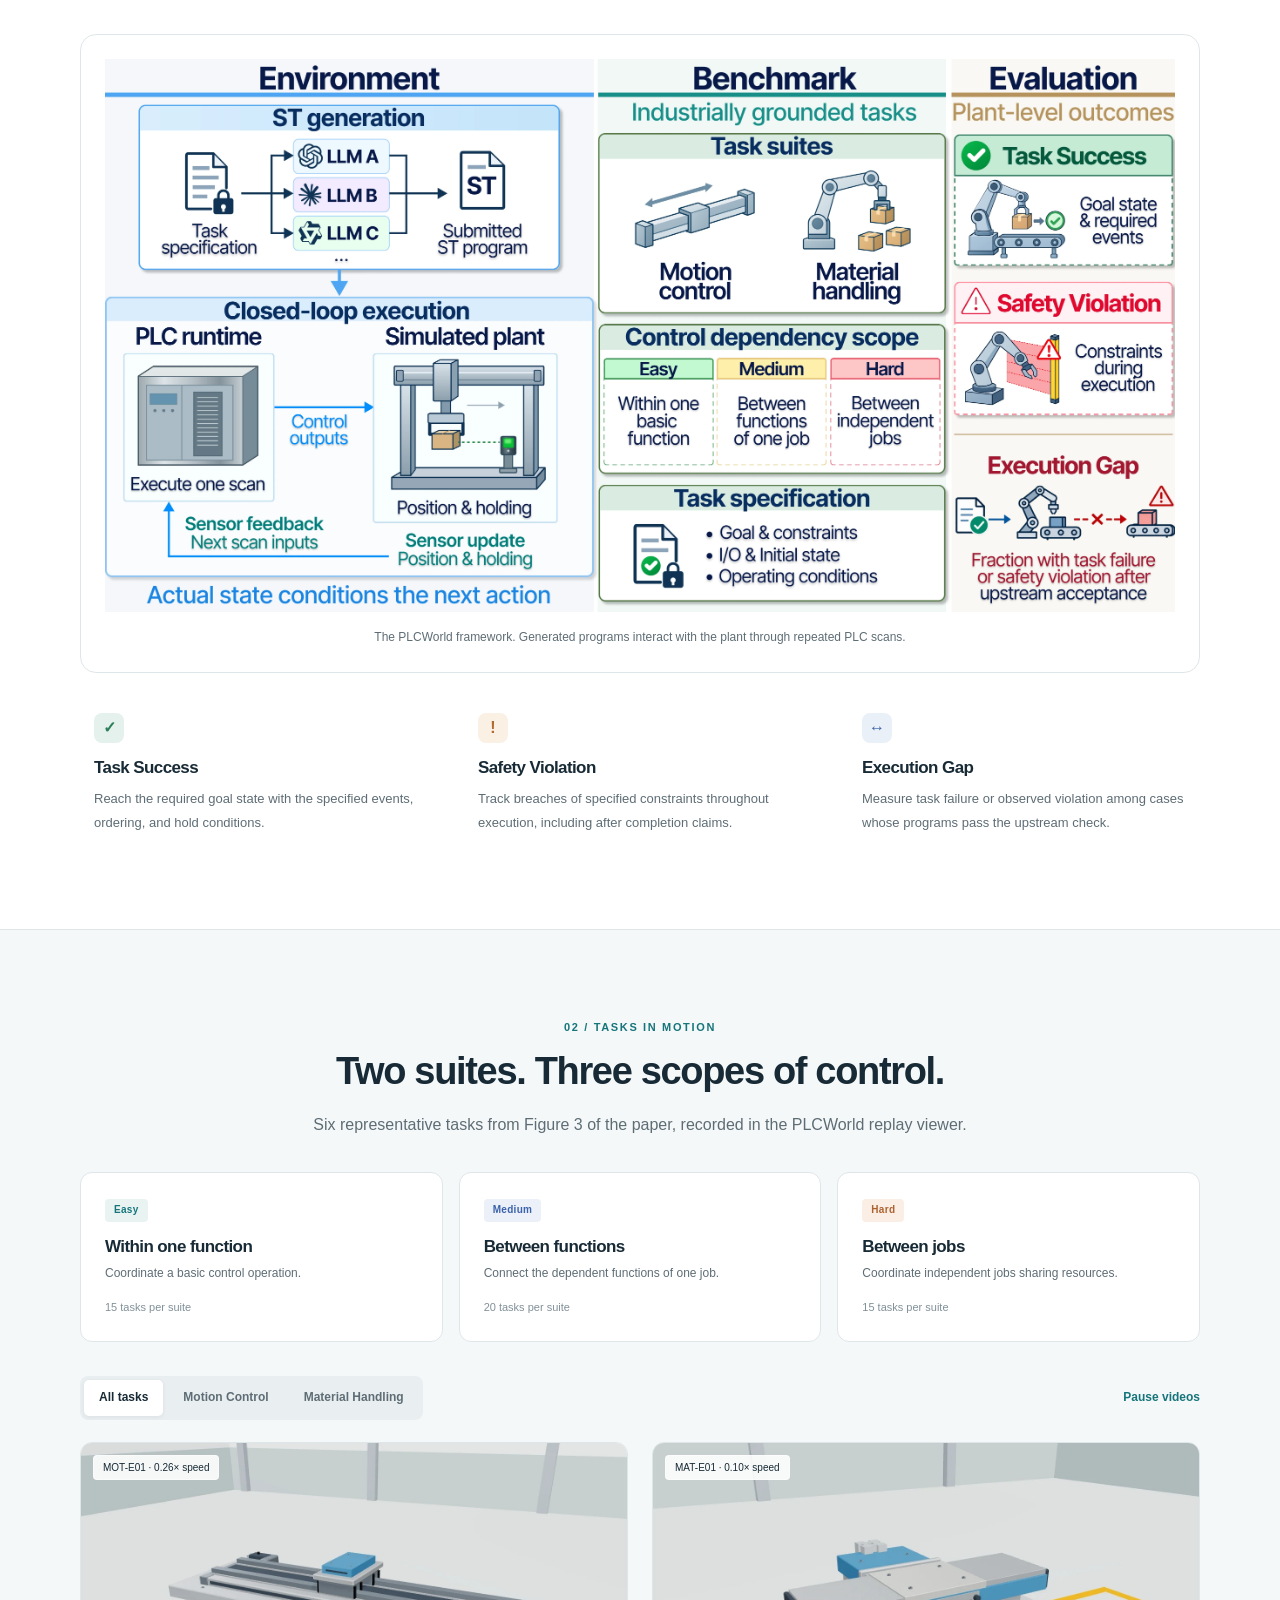
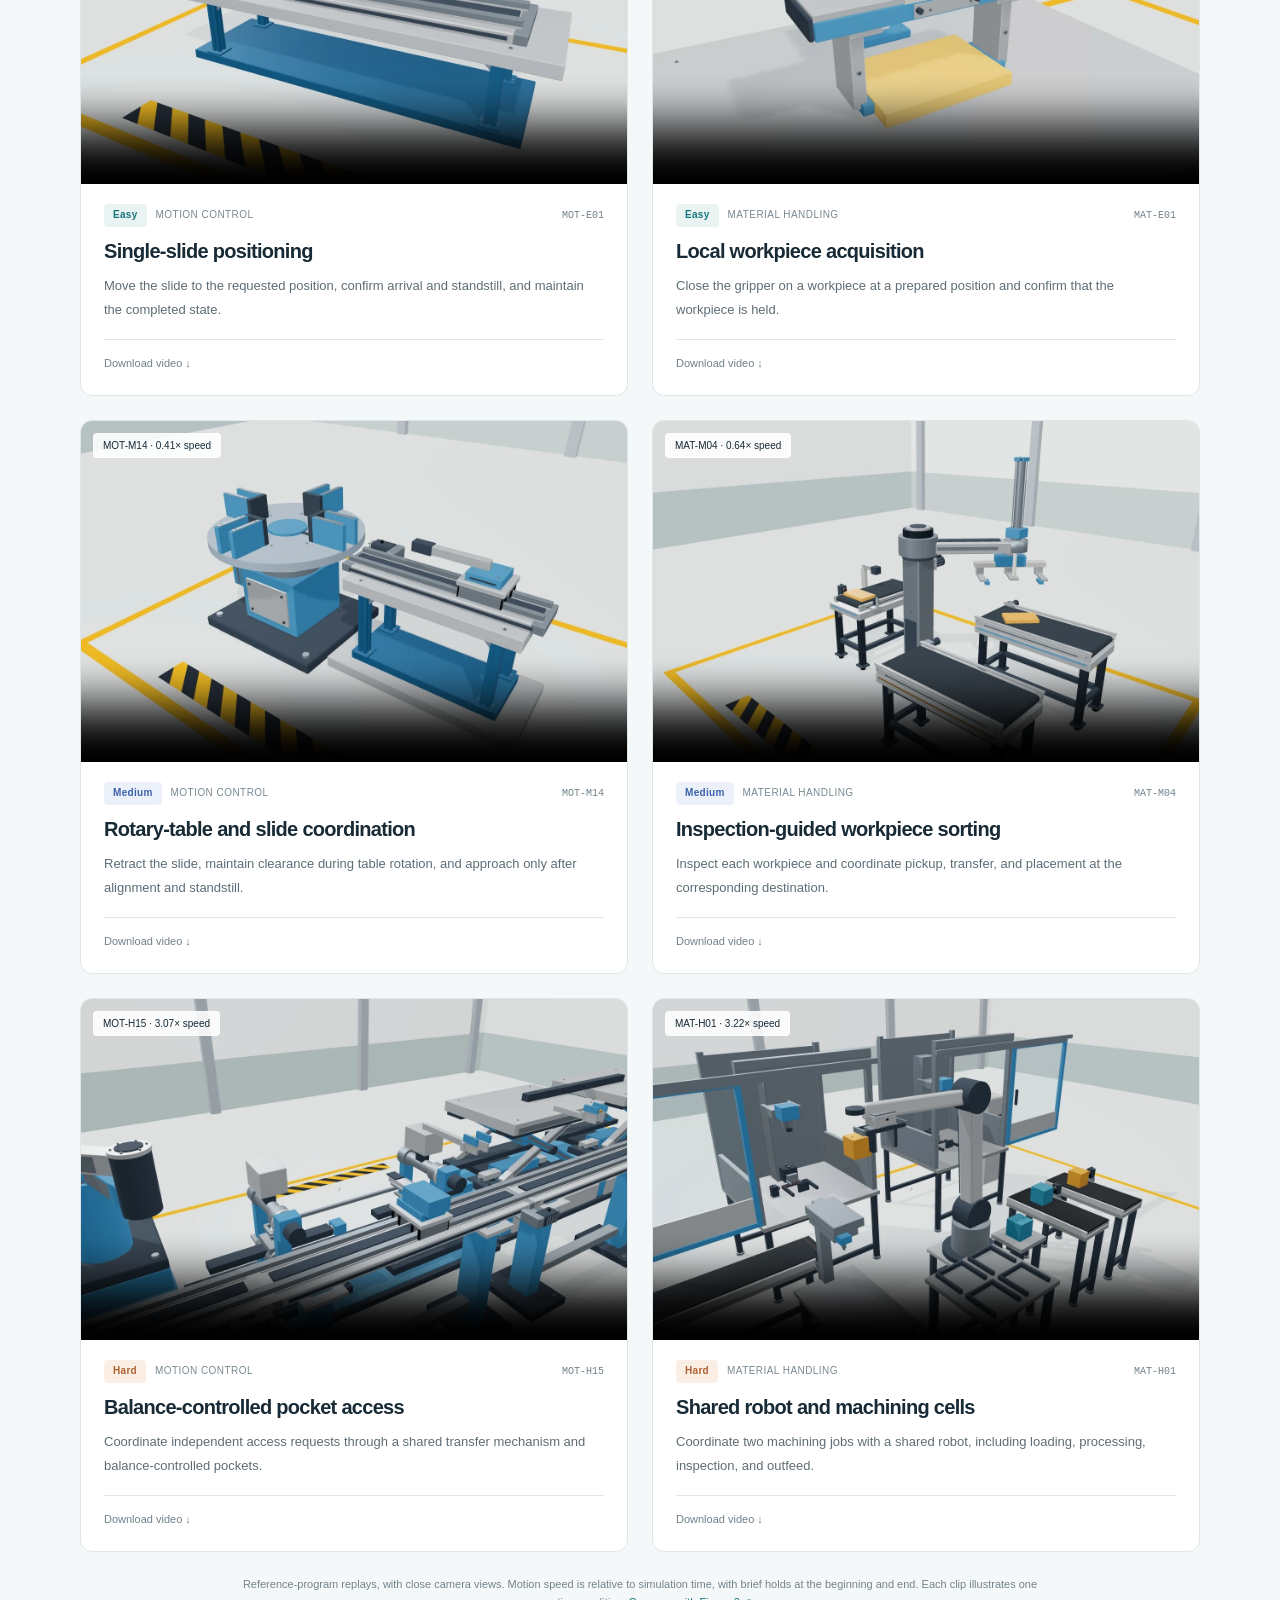
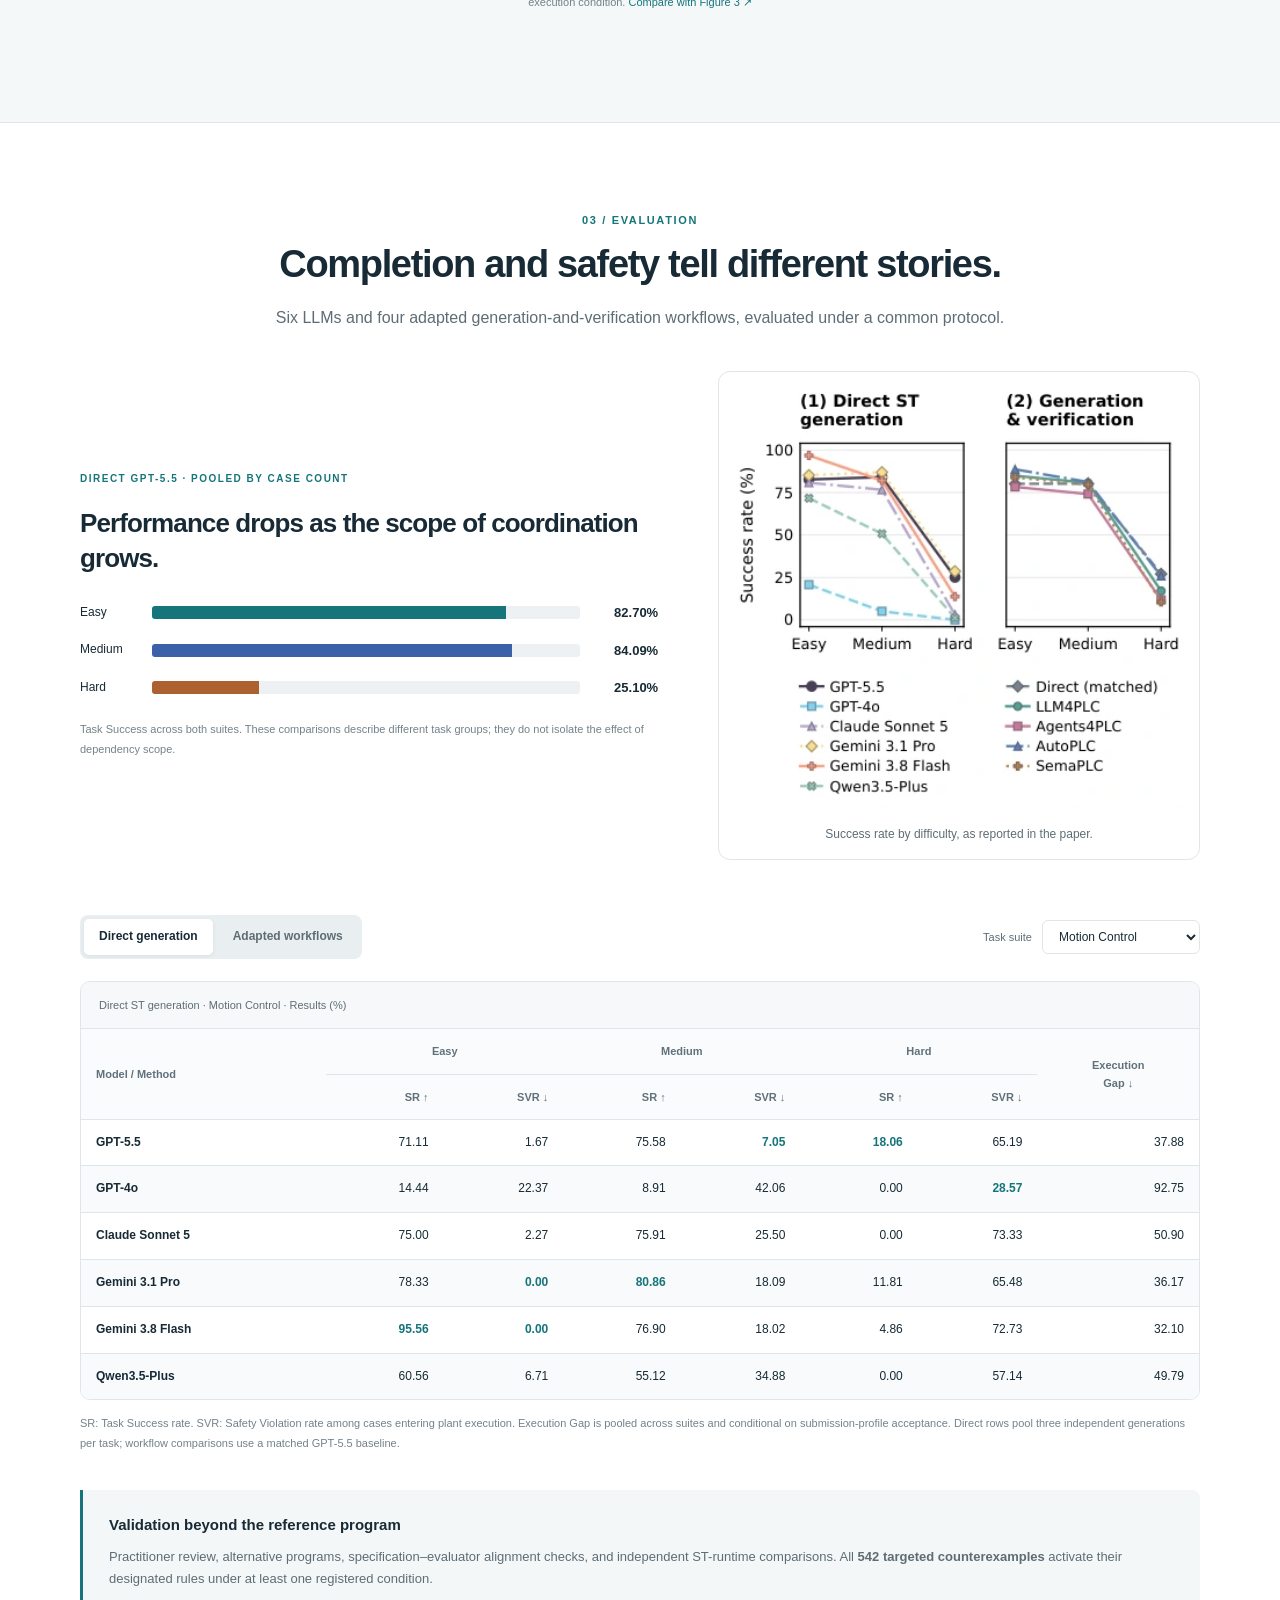
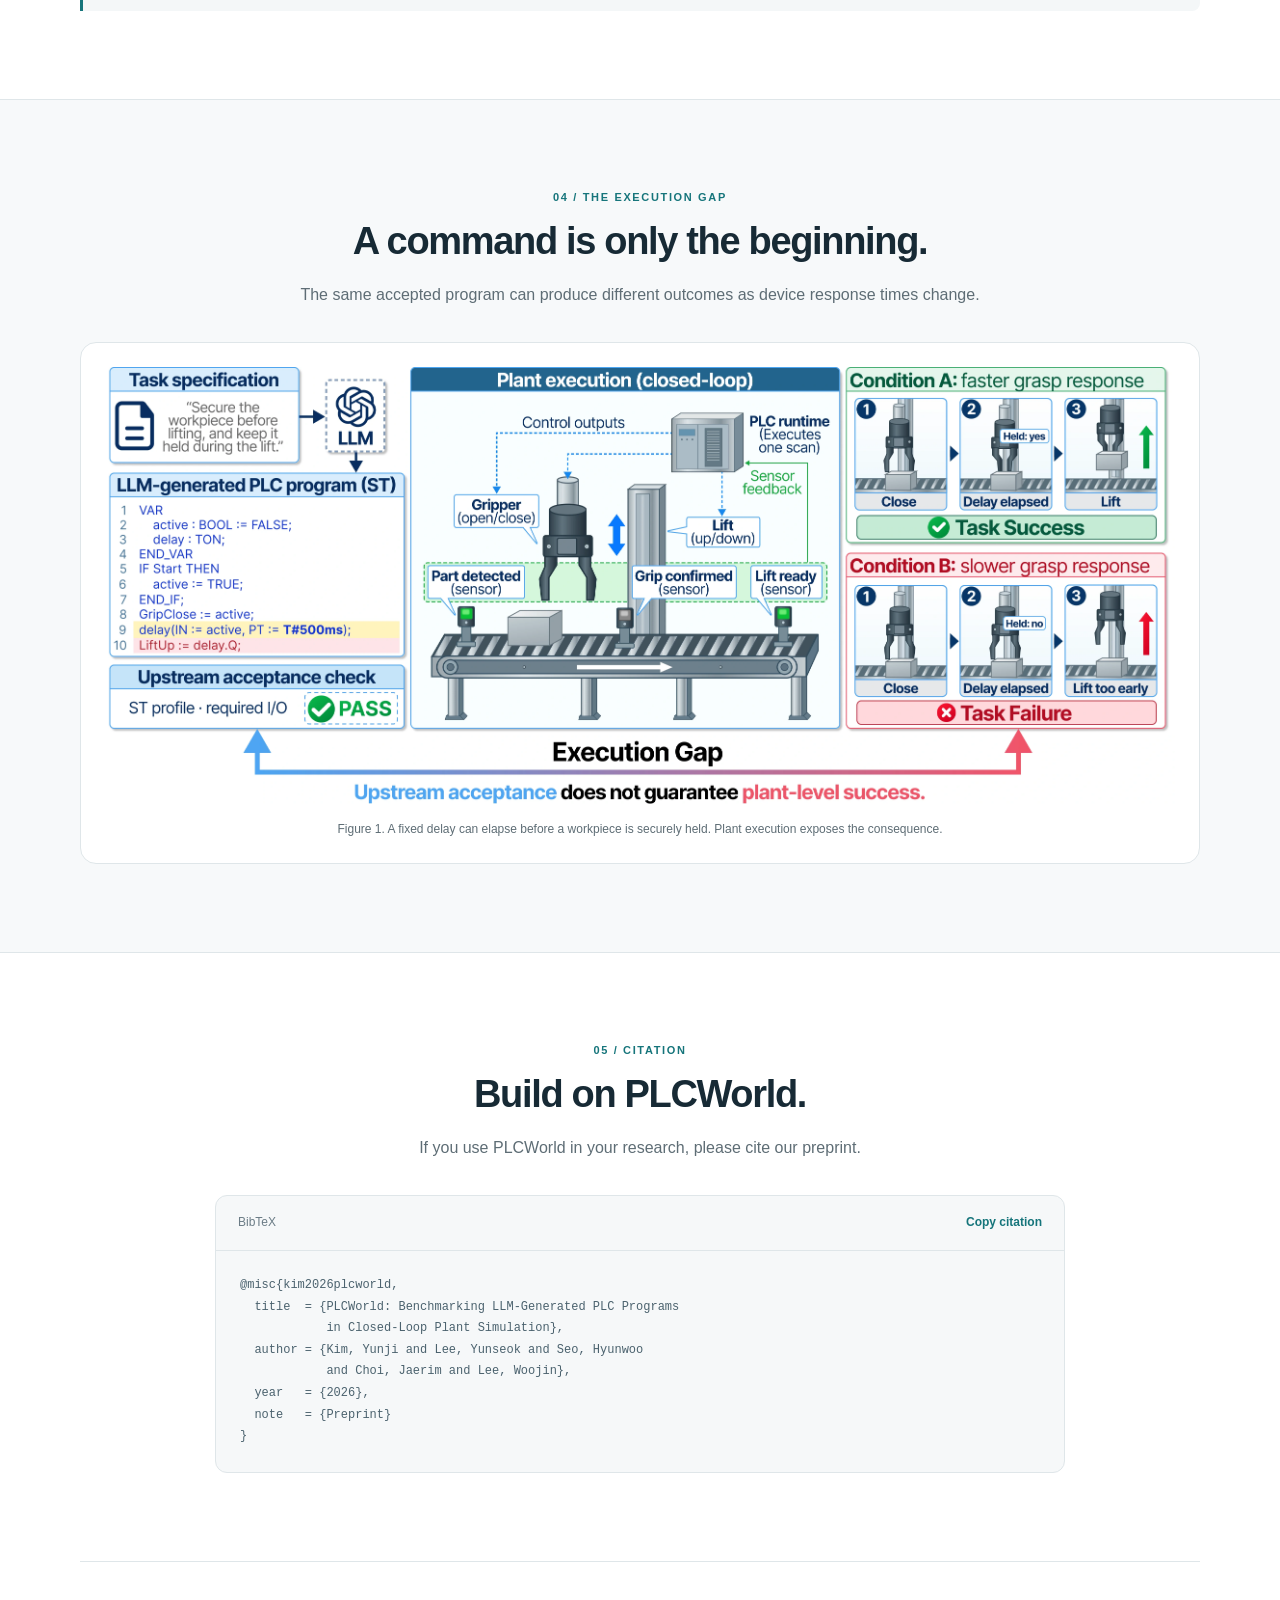
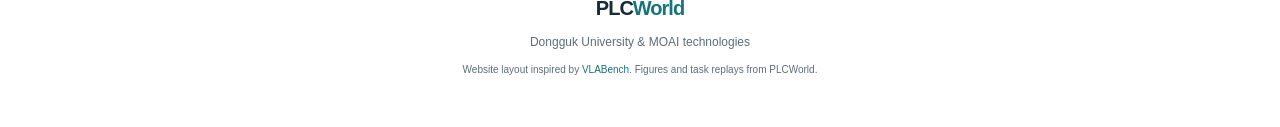
==== commit 82bdbab5: "Remove external simulator replay links from the project website" ====
--- a/PLCWorld/index.html
+++ b/PLCWorld/index.html
@@ -13,14 +13,13 @@
   <title>PLCWorld — Closed-Loop Plant Simulation</title>
   <link rel="icon" href="assets/favicon.svg" type="image/svg+xml">
   <link rel="stylesheet" href="styles.css">
-  <script src="app.js" defer></script>
+  <script src="app.js?v=25370f935953" defer></script>
 </head>
 <body>
   <a class="skip-link" href="#main">Skip to content</a>
   <header class="site-header">
     <a class="wordmark" href="#" aria-label="PLCWorld home"><span class="brand-icon" aria-hidden="true">P</span>PLC<span>World</span></a>
     <nav aria-label="Main navigation"><a href="#overview">Overview</a><a href="#tasks">Tasks</a><a href="#results">Results</a><a href="#citation">Citation</a></nav>
-    <a class="header-link" href="https://plc.damilab.cc/replay" target="_blank" rel="noopener">Open simulator <span aria-hidden="true">↗</span></a>
   </header>
   <main id="main">
     <section class="hero container">
@@ -29,7 +28,7 @@
       <p class="authors"><span>Yunji Kim<sup>1,*</sup></span><span>Yunseok Lee<sup>1,*</sup></span><span>Hyunwoo Seo<sup>2</sup></span><span>Jaerim Choi<sup>2</sup></span><span>Woojin Lee<sup>1,†</sup></span></p>
       <p class="affiliations"><span><sup>1</sup> Dongguk University</span><span><sup>2</sup> MOAI technologies</span></p>
       <p class="author-notes">* Equal contribution &nbsp; · &nbsp; † Corresponding author</p>
-      <div class="hero-actions"><a class="button primary" href="assets/paper/PLCWorld.pdf" target="_blank" rel="noopener"><svg viewBox="0 0 24 24" aria-hidden="true"><path d="M14 2H6a2 2 0 0 0-2 2v16a2 2 0 0 0 2 2h12a2 2 0 0 0 2-2V8zM14 2v6h6M8 13h8M8 17h6"/></svg>Read the paper</a><a class="button" href="#tasks"><svg viewBox="0 0 24 24" aria-hidden="true"><path d="m9 5 11 7-11 7z"/></svg>Watch task replays</a><a class="button" href="https://plc.damilab.cc/replay" target="_blank" rel="noopener">Try the simulator <span aria-hidden="true">↗</span></a></div>
+      <div class="hero-actions"><a class="button primary" href="assets/paper/PLCWorld.pdf" target="_blank" rel="noopener"><svg viewBox="0 0 24 24" aria-hidden="true"><path d="M14 2H6a2 2 0 0 0-2 2v16a2 2 0 0 0 2 2h12a2 2 0 0 0 2-2V8zM14 2v6h6M8 13h8M8 17h6"/></svg>Read the paper</a><a class="button" href="#tasks"><svg viewBox="0 0 24 24" aria-hidden="true"><path d="m9 5 11 7-11 7z"/></svg>Watch task replays</a></div>
       <div class="hero-showcase">
         <div class="showcase-video"><video muted loop playsinline controls preload="none" poster="assets/posters/MAT-H01.webp" data-src="assets/videos/MAT-H01.mp4" aria-label="Reference replay of a shared robot coordinating two machining cells"></video><div class="showcase-label"><span class="live-dot"></span> Inside PLCWorld <span class="showcase-task">Shared robot &amp; machining cells</span></div></div>
         <div class="showcase-copy"><p class="eyebrow">From code to consequences</p><h2>What happens<br> after the program runs?</h2><p>Follow each control command through device motion, workpiece transfer, and sensor feedback.</p><a href="#overview">Explore the execution loop <span aria-hidden="true">↓</span></a><div class="mini-loop" aria-label="PLC program sends commands to the plant, which returns sensor feedback"><span>PLC program</span><span aria-hidden="true">⇄</span><span>Plant</span></div></div>
@@ -53,7 +52,6 @@
         <div id="task-grid" class="task-grid"></div>
         <noscript><p>Enable JavaScript for the filterable gallery. <a href="assets/videos/MOT-E01.mp4">Motion Easy</a> · <a href="assets/videos/MOT-M14.mp4">Motion Medium</a> · <a href="assets/videos/MOT-H15.mp4">Motion Hard</a> · <a href="assets/videos/MAT-E01.mp4">Material Easy</a> · <a href="assets/videos/MAT-M04.mp4">Material Medium</a> · <a href="assets/videos/MAT-H01.mp4">Material Hard</a></p></noscript>
         <p class="gallery-note">Reference-program replays, with close camera views. Motion speed is relative to simulation time, with brief holds at the beginning and end. Each clip illustrates one execution condition. <a href="assets/figures/figure3.webp" target="_blank" rel="noopener">Compare with Figure 3 ↗</a></p>
-        <div class="center"><a class="button" href="https://plc.damilab.cc/replay" target="_blank" rel="noopener">Explore all tasks in the simulator <span aria-hidden="true">↗</span></a></div>
       </div>
     </section>
 
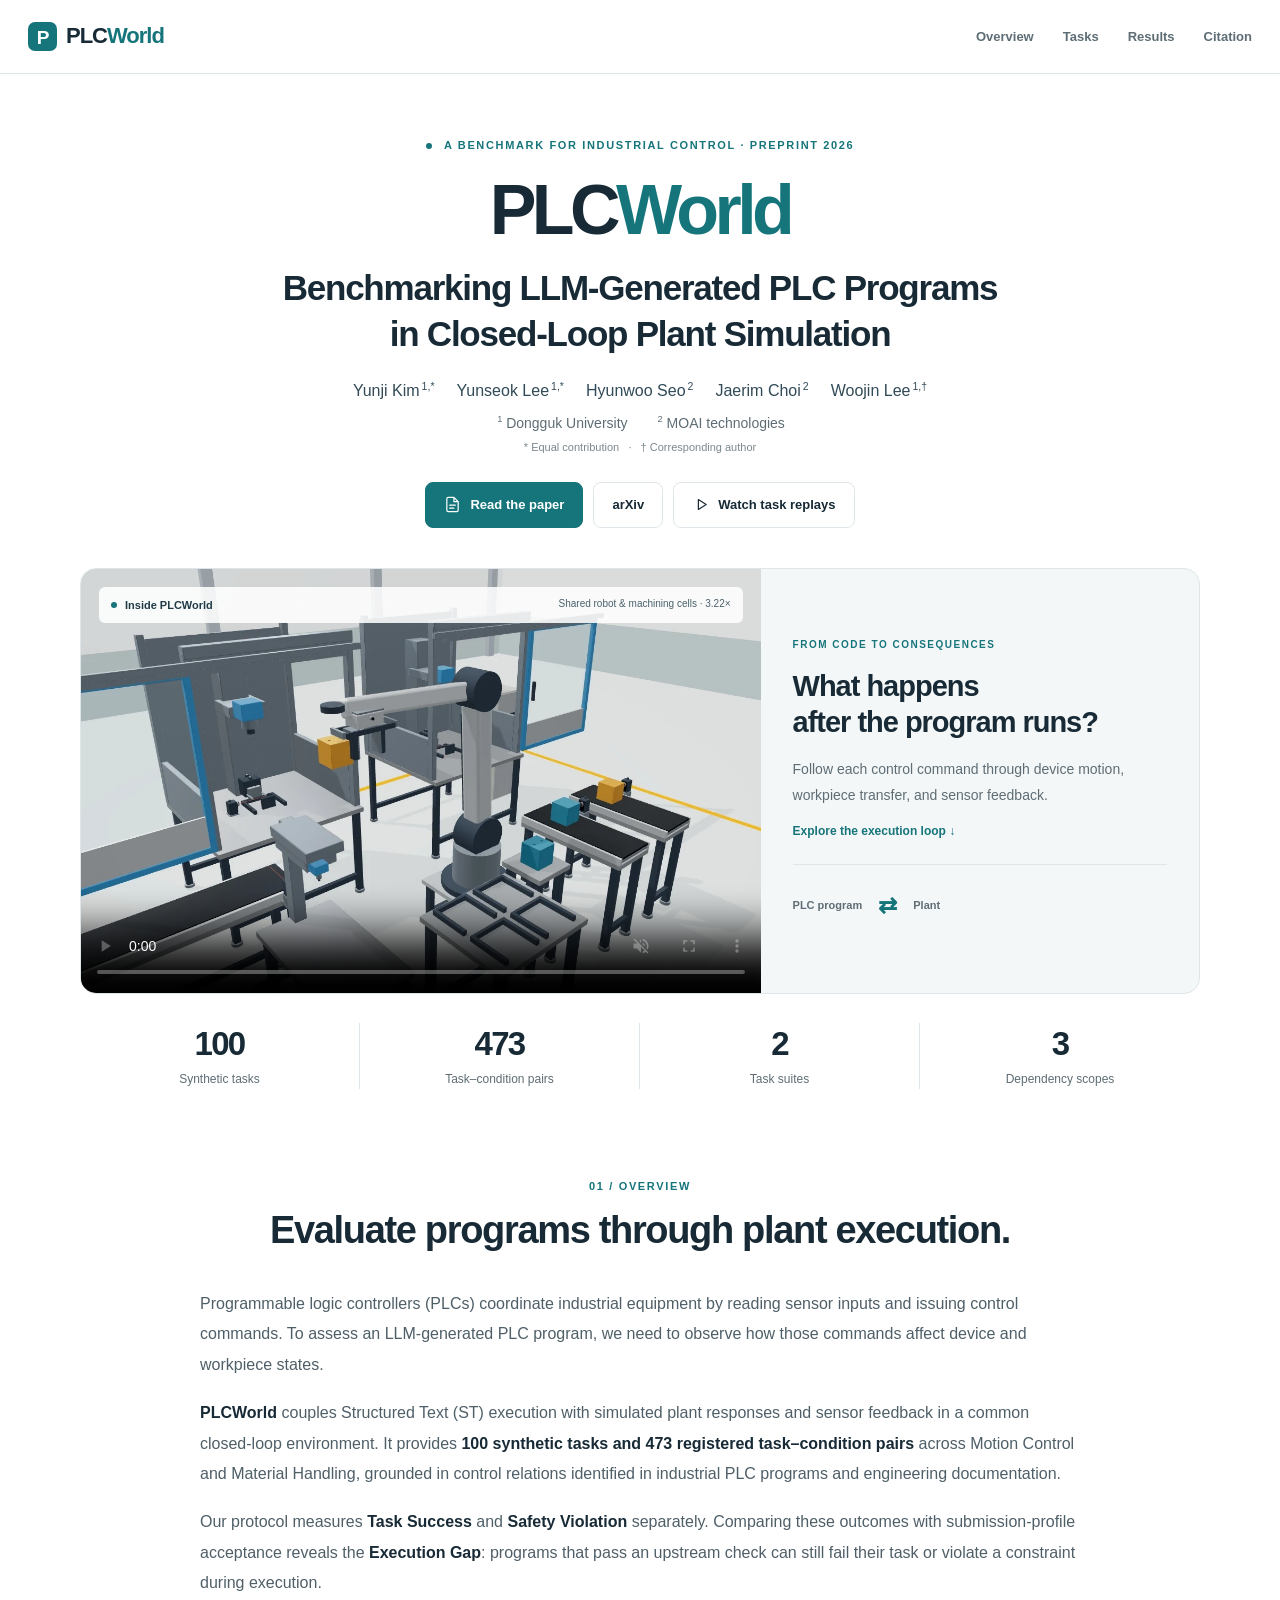
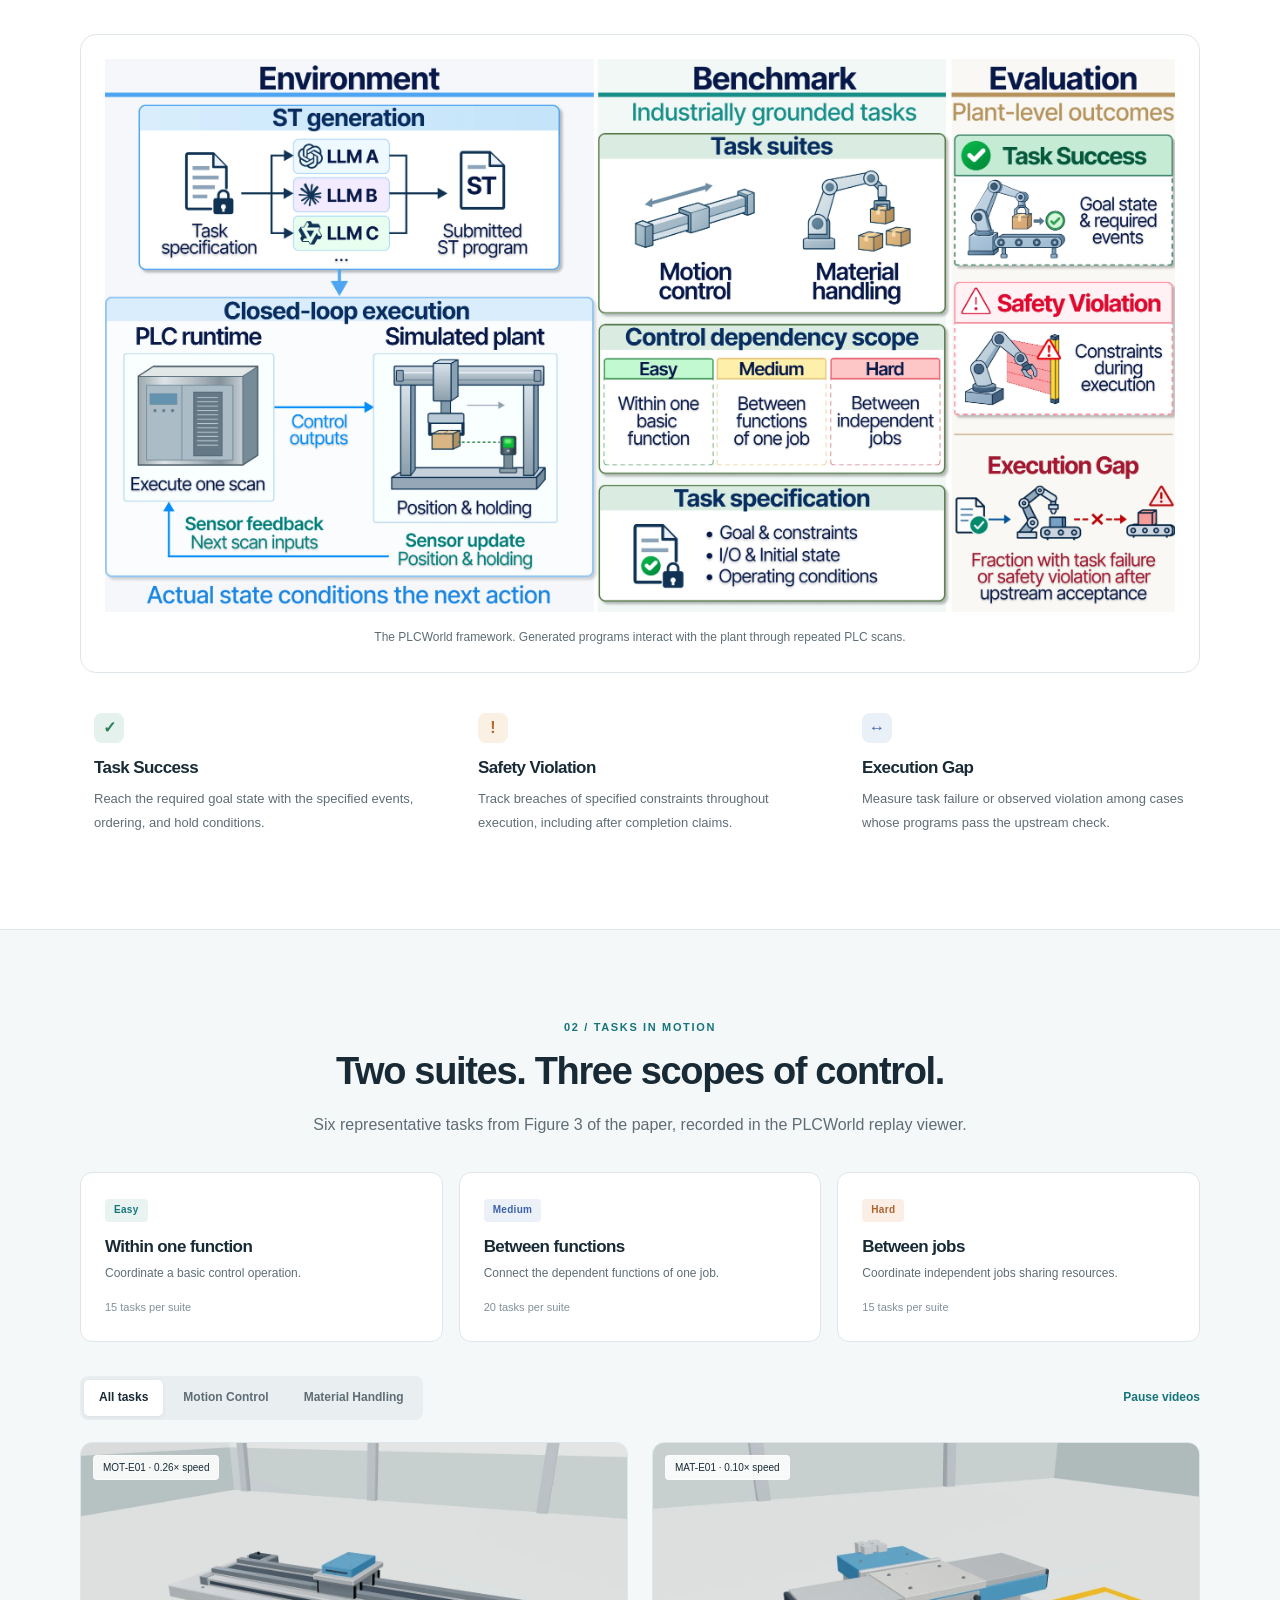
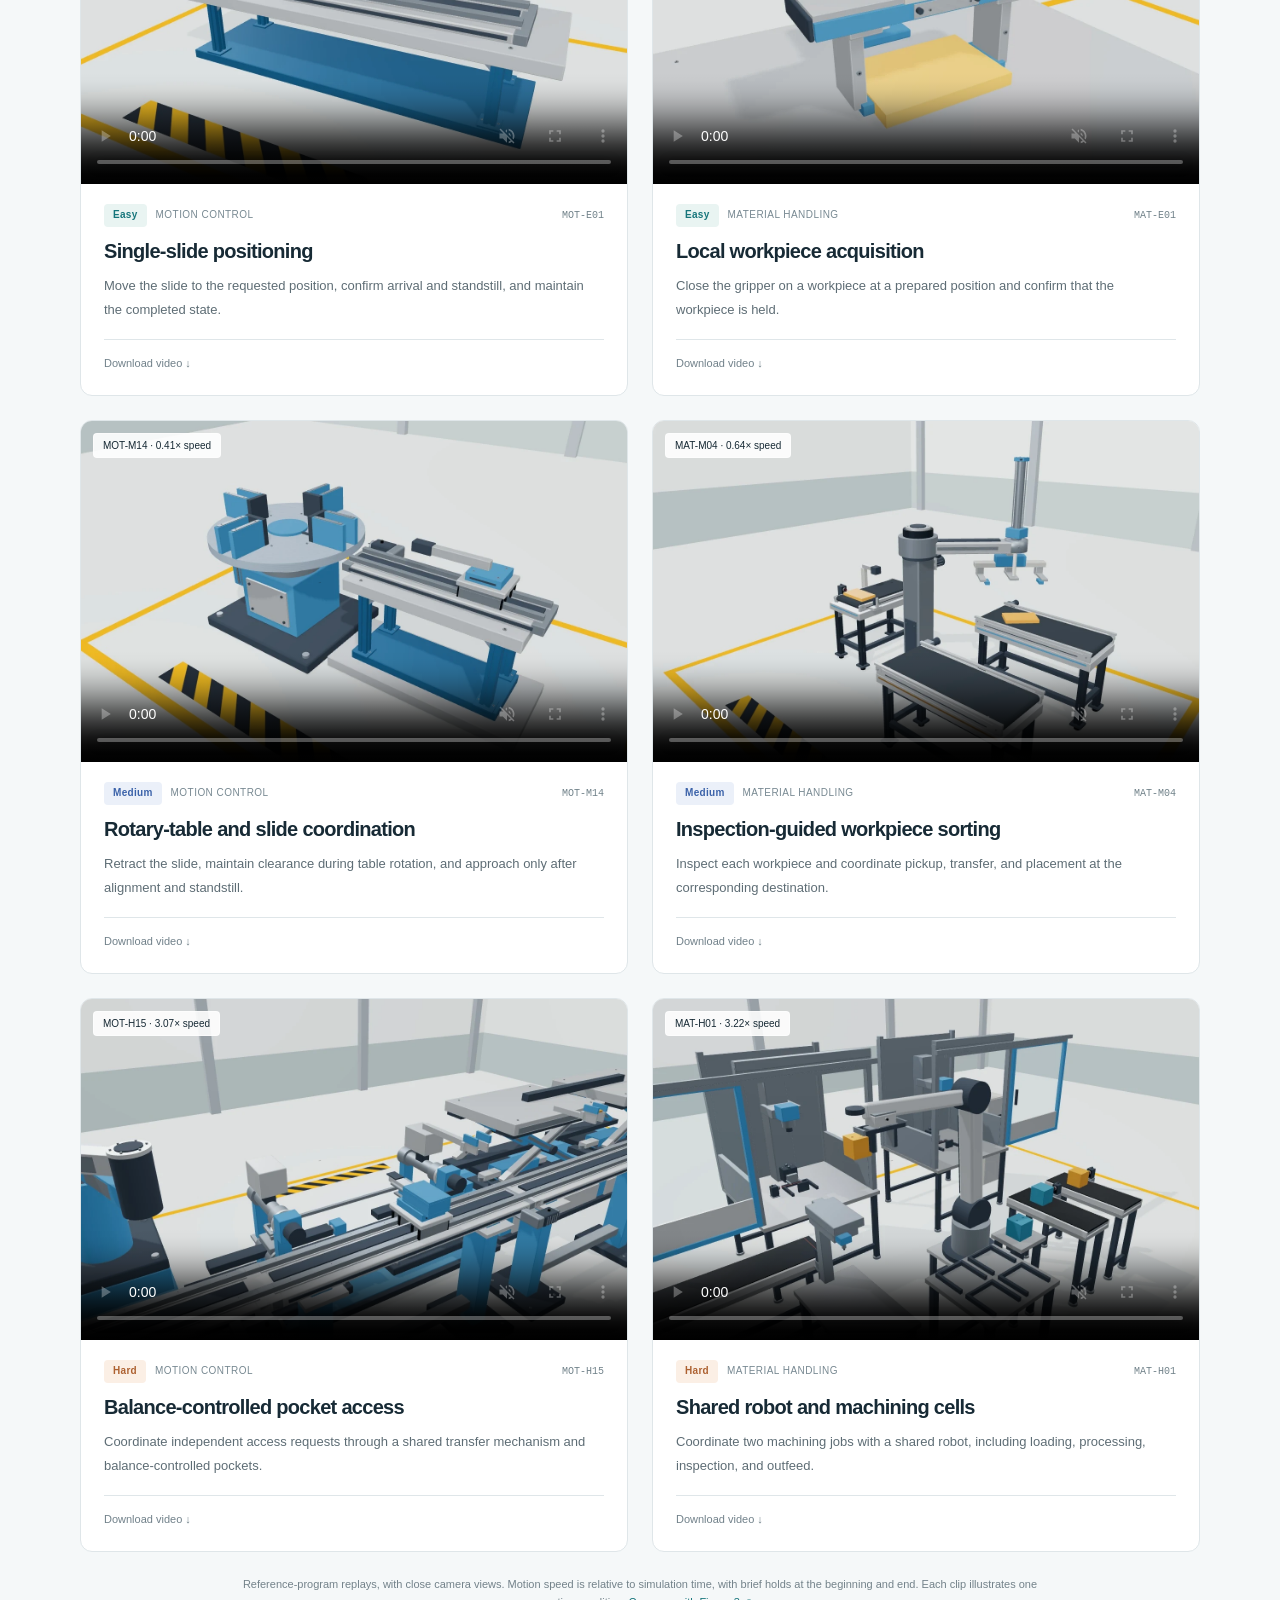
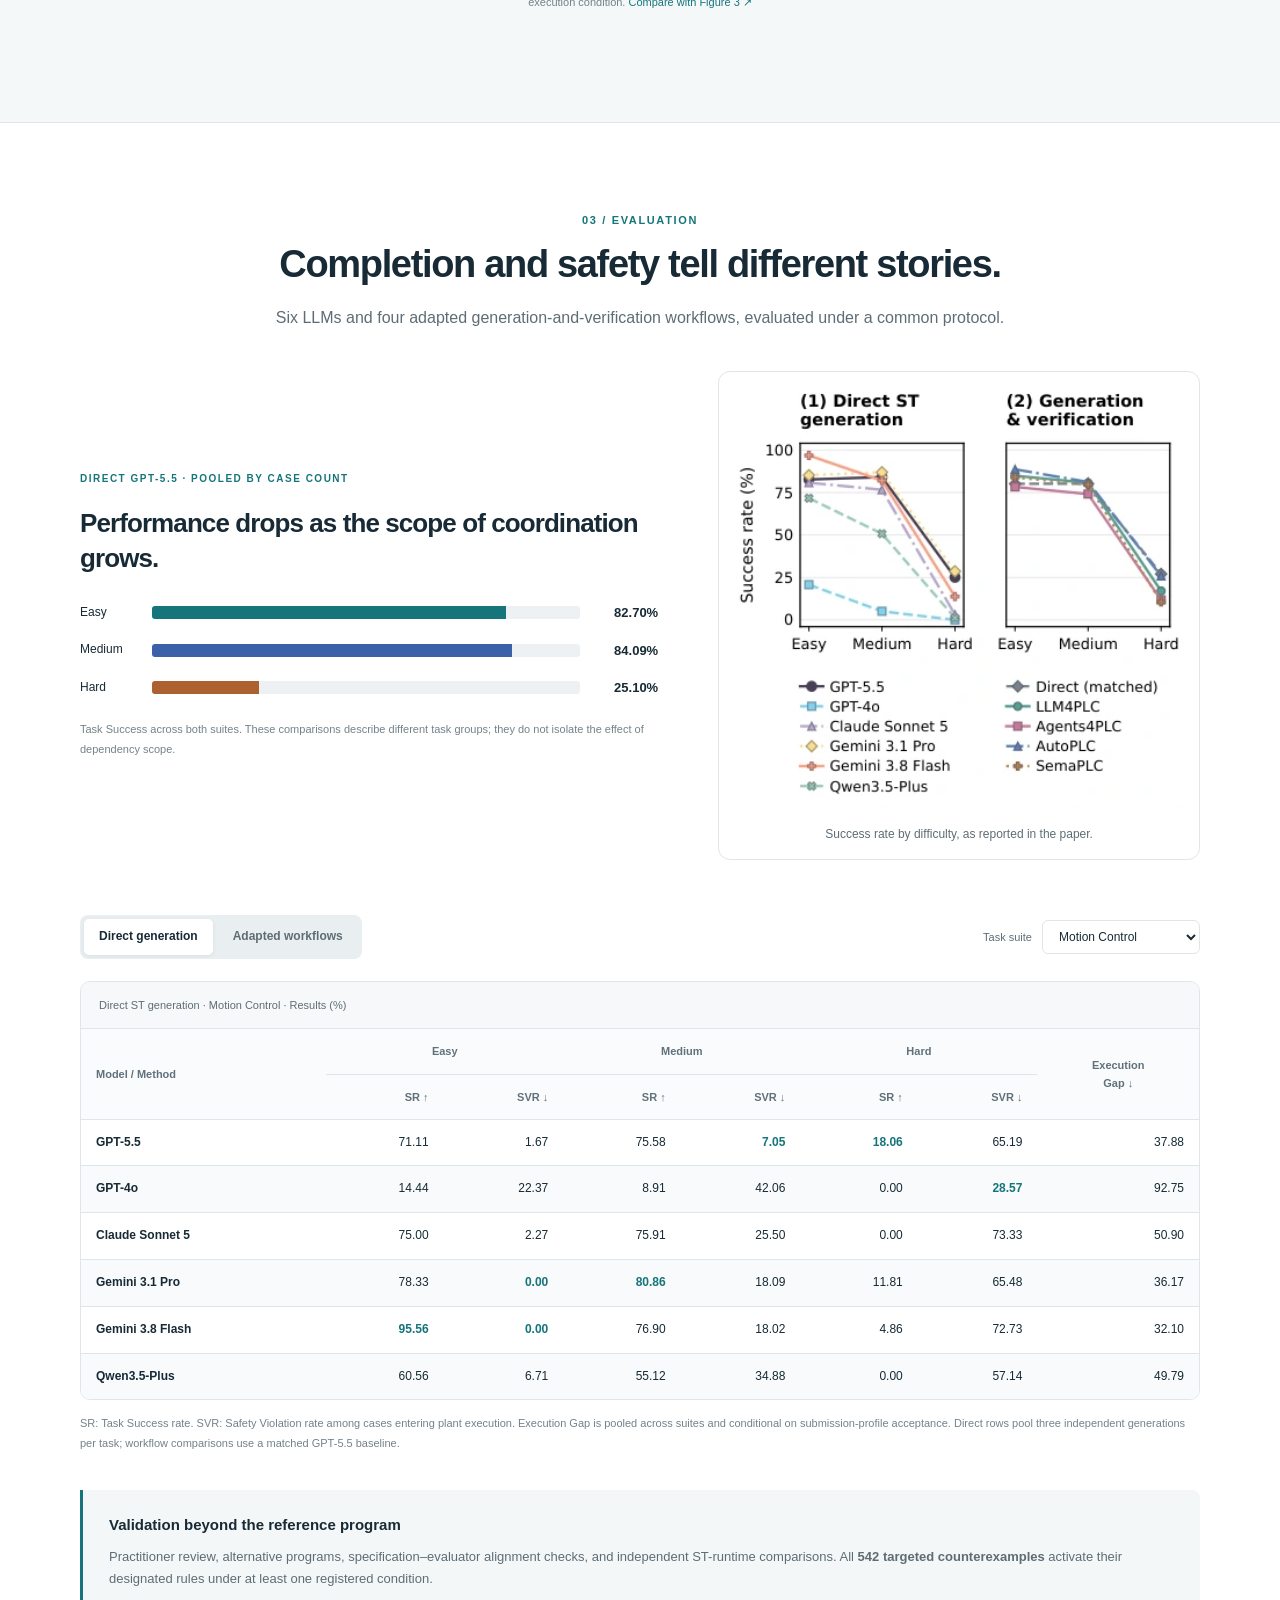
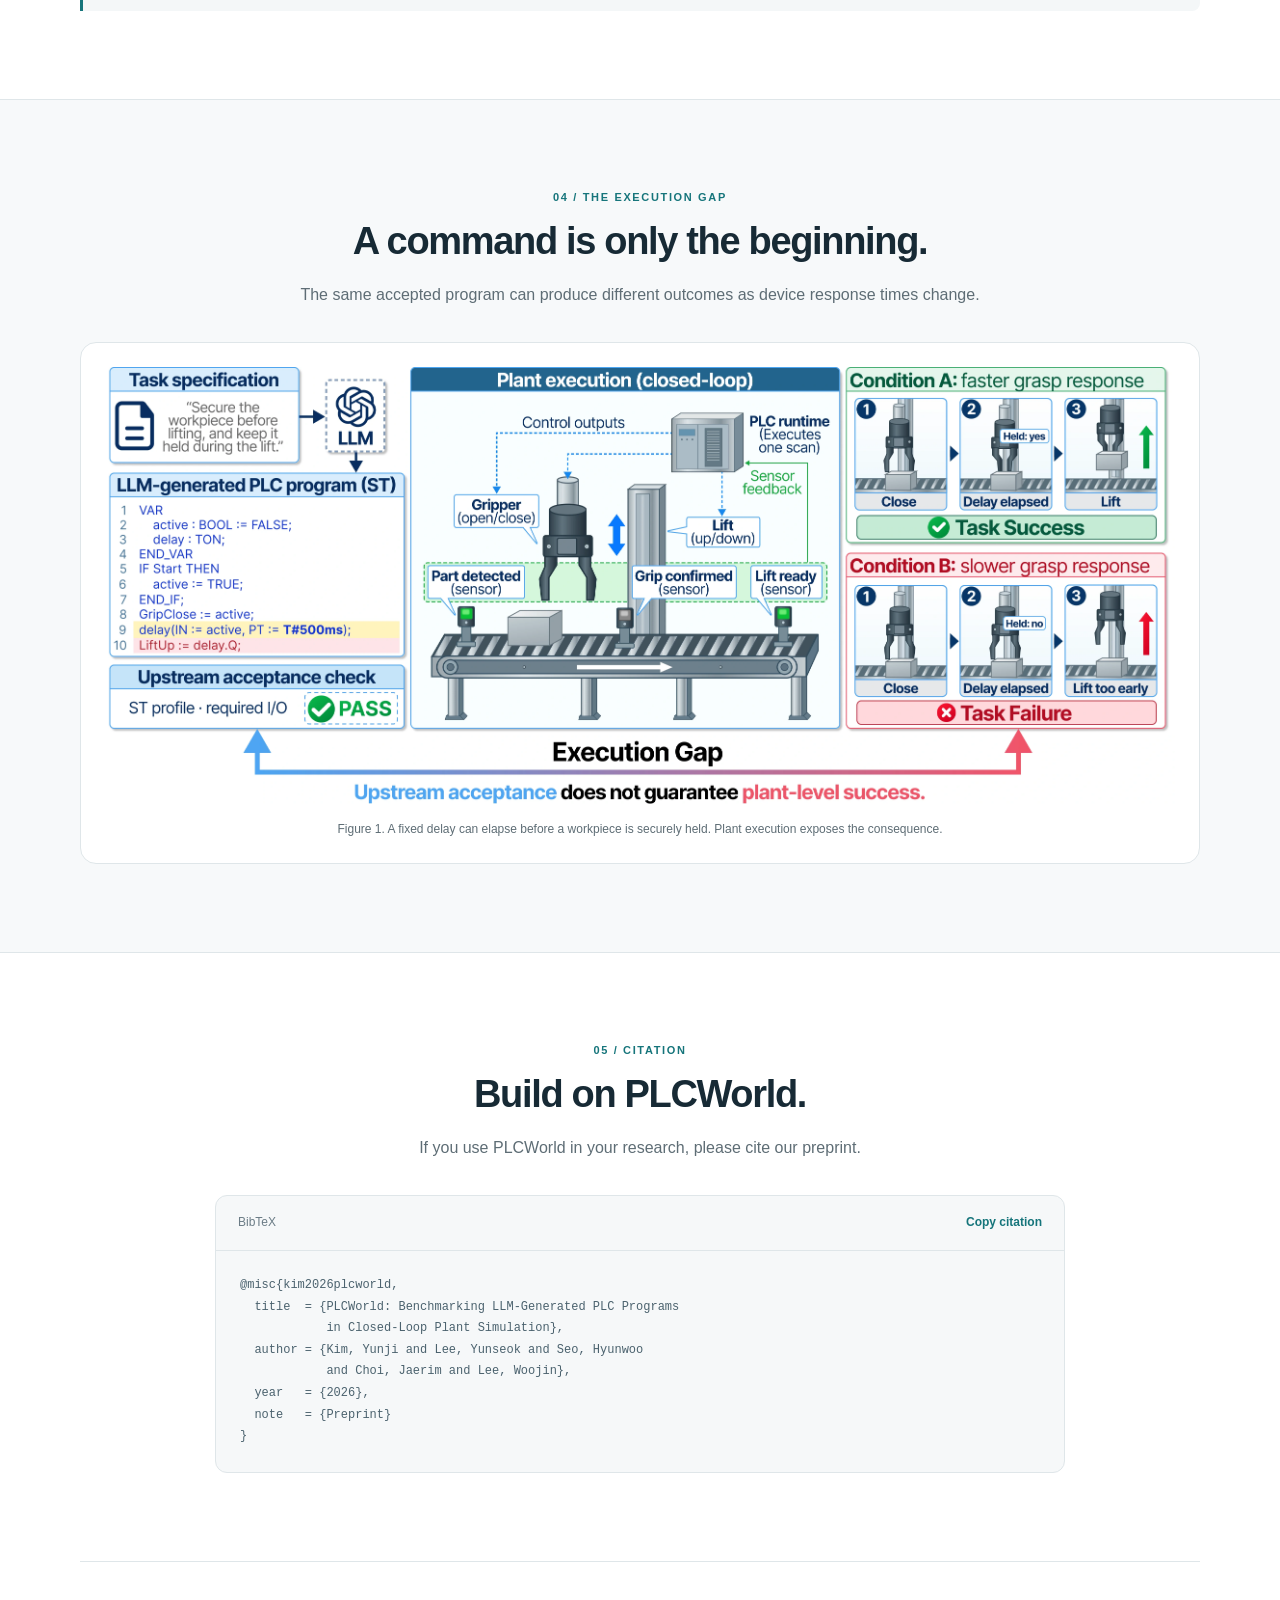
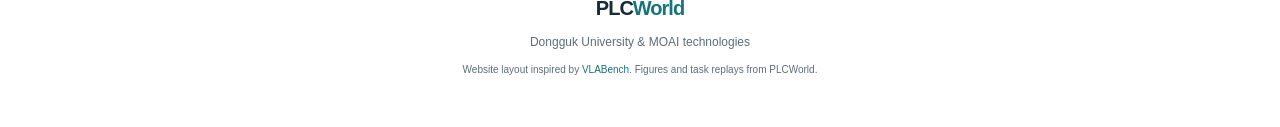
==== commit 5d7eb8ef: "Update paper PDF from arXiv and add arXiv link" ====
--- a/PLCWorld/index.html
+++ b/PLCWorld/index.html
@@ -28,7 +28,7 @@
       <p class="authors"><span>Yunji Kim<sup>1,*</sup></span><span>Yunseok Lee<sup>1,*</sup></span><span>Hyunwoo Seo<sup>2</sup></span><span>Jaerim Choi<sup>2</sup></span><span>Woojin Lee<sup>1,†</sup></span></p>
       <p class="affiliations"><span><sup>1</sup> Dongguk University</span><span><sup>2</sup> MOAI technologies</span></p>
       <p class="author-notes">* Equal contribution &nbsp; · &nbsp; † Corresponding author</p>
-      <div class="hero-actions"><a class="button primary" href="assets/paper/PLCWorld.pdf" target="_blank" rel="noopener"><svg viewBox="0 0 24 24" aria-hidden="true"><path d="M14 2H6a2 2 0 0 0-2 2v16a2 2 0 0 0 2 2h12a2 2 0 0 0 2-2V8zM14 2v6h6M8 13h8M8 17h6"/></svg>Read the paper</a><a class="button" href="#tasks"><svg viewBox="0 0 24 24" aria-hidden="true"><path d="m9 5 11 7-11 7z"/></svg>Watch task replays</a></div>
+      <div class="hero-actions"><a class="button primary" href="assets/paper/PLCWorld.pdf?v=ad5acf3348b0" target="_blank" rel="noopener"><svg viewBox="0 0 24 24" aria-hidden="true"><path d="M14 2H6a2 2 0 0 0-2 2v16a2 2 0 0 0 2 2h12a2 2 0 0 0 2-2V8zM14 2v6h6M8 13h8M8 17h6"/></svg>Read the paper</a><a class="button" href="https://arxiv.org/abs/2610.02982" target="_blank" rel="noopener">arXiv</a><a class="button" href="#tasks"><svg viewBox="0 0 24 24" aria-hidden="true"><path d="m9 5 11 7-11 7z"/></svg>Watch task replays</a></div>
       <div class="hero-showcase">
         <div class="showcase-video"><video muted loop playsinline controls preload="none" poster="assets/posters/MAT-H01.webp" data-src="assets/videos/MAT-H01.mp4" aria-label="Reference replay of a shared robot coordinating two machining cells"></video><div class="showcase-label"><span class="live-dot"></span> Inside PLCWorld <span class="showcase-task">Shared robot &amp; machining cells</span></div></div>
         <div class="showcase-copy"><p class="eyebrow">From code to consequences</p><h2>What happens<br> after the program runs?</h2><p>Follow each control command through device motion, workpiece transfer, and sensor feedback.</p><a href="#overview">Explore the execution loop <span aria-hidden="true">↓</span></a><div class="mini-loop" aria-label="PLC program sends commands to the plant, which returns sensor feedback"><span>PLC program</span><span aria-hidden="true">⇄</span><span>Plant</span></div></div>
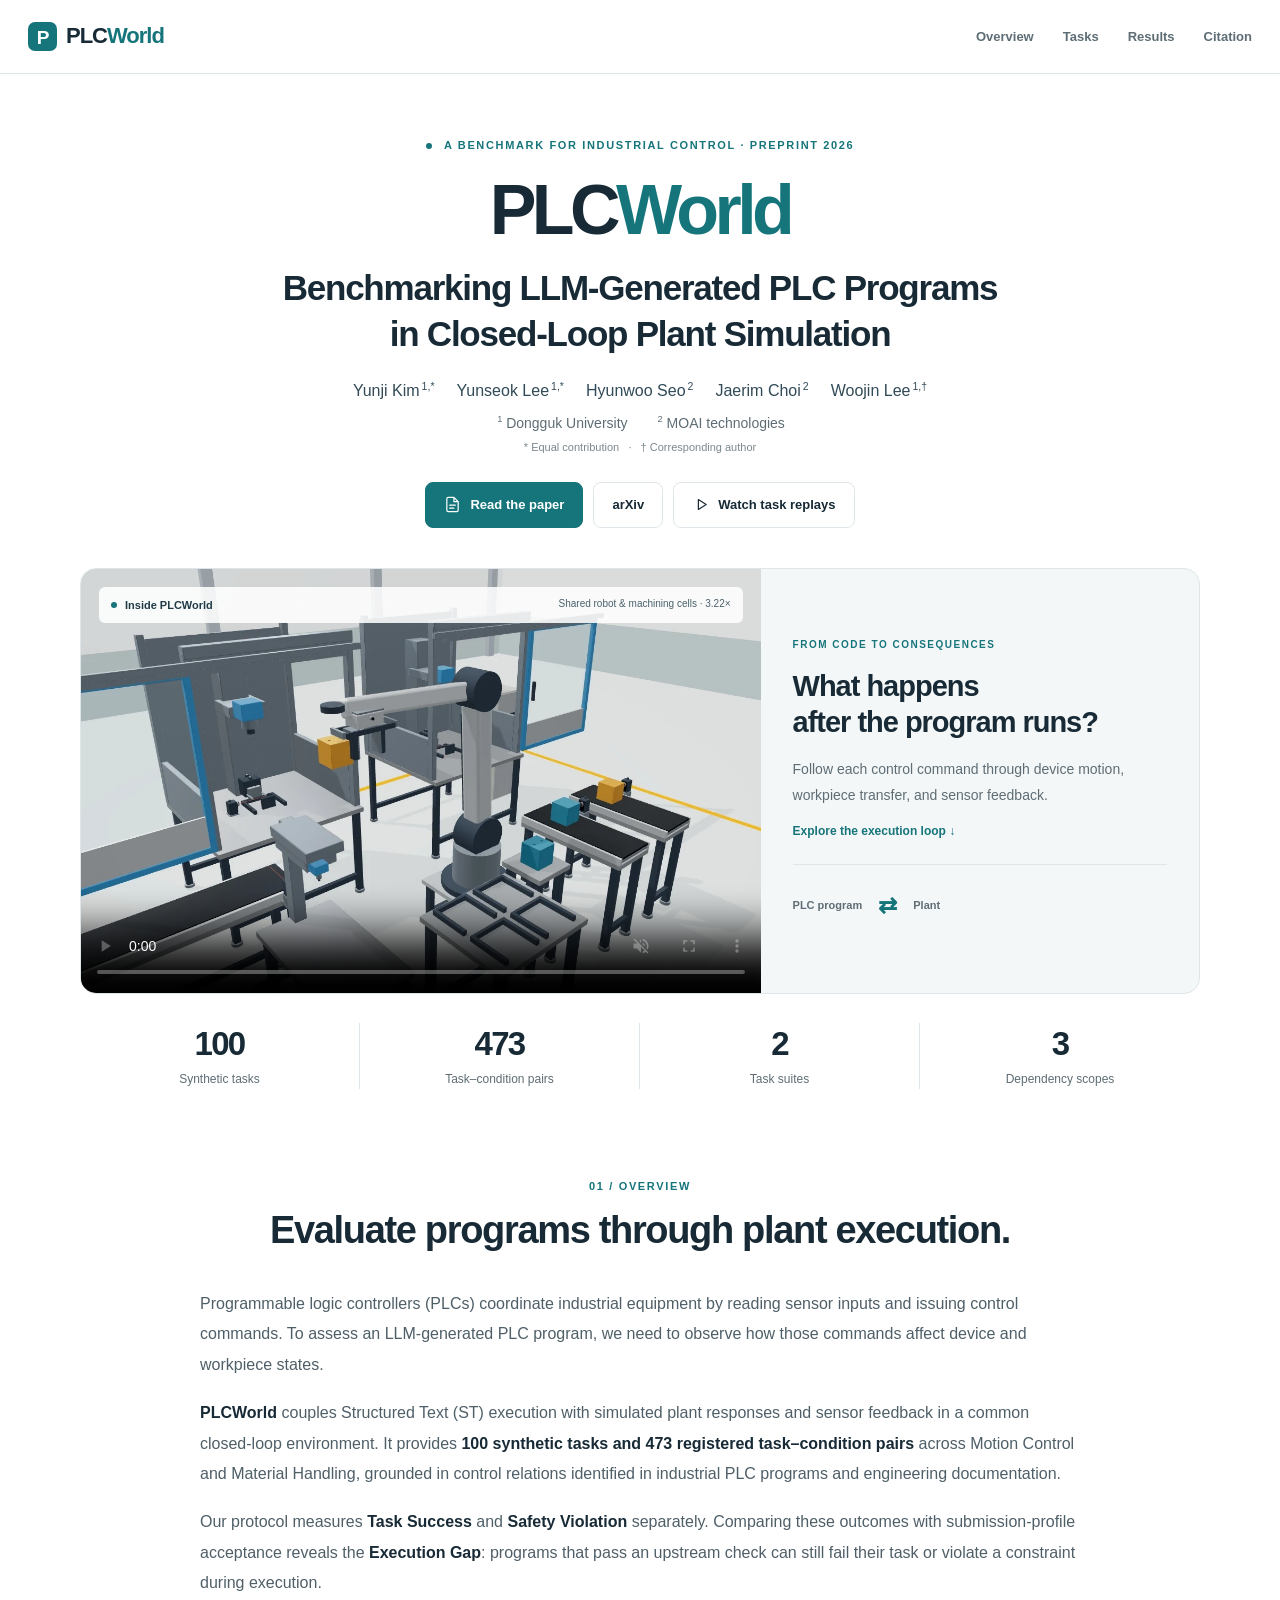
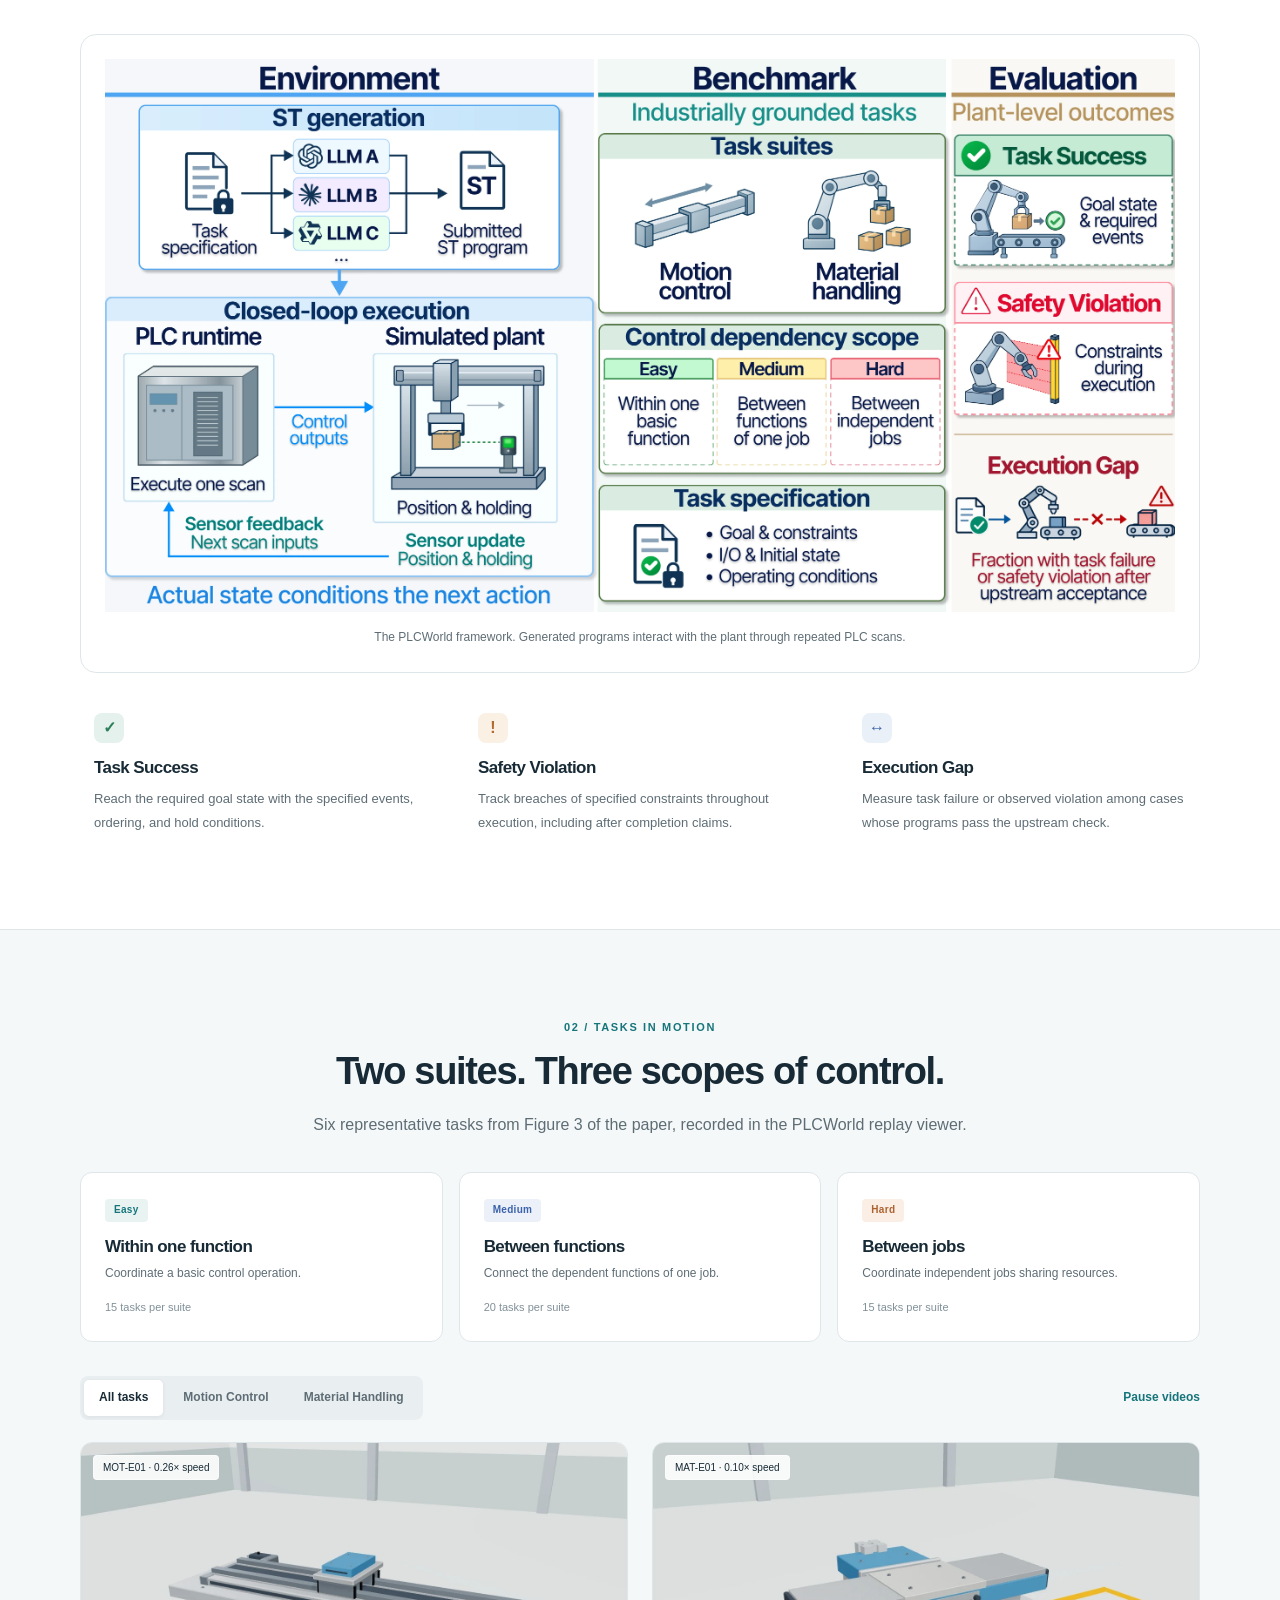
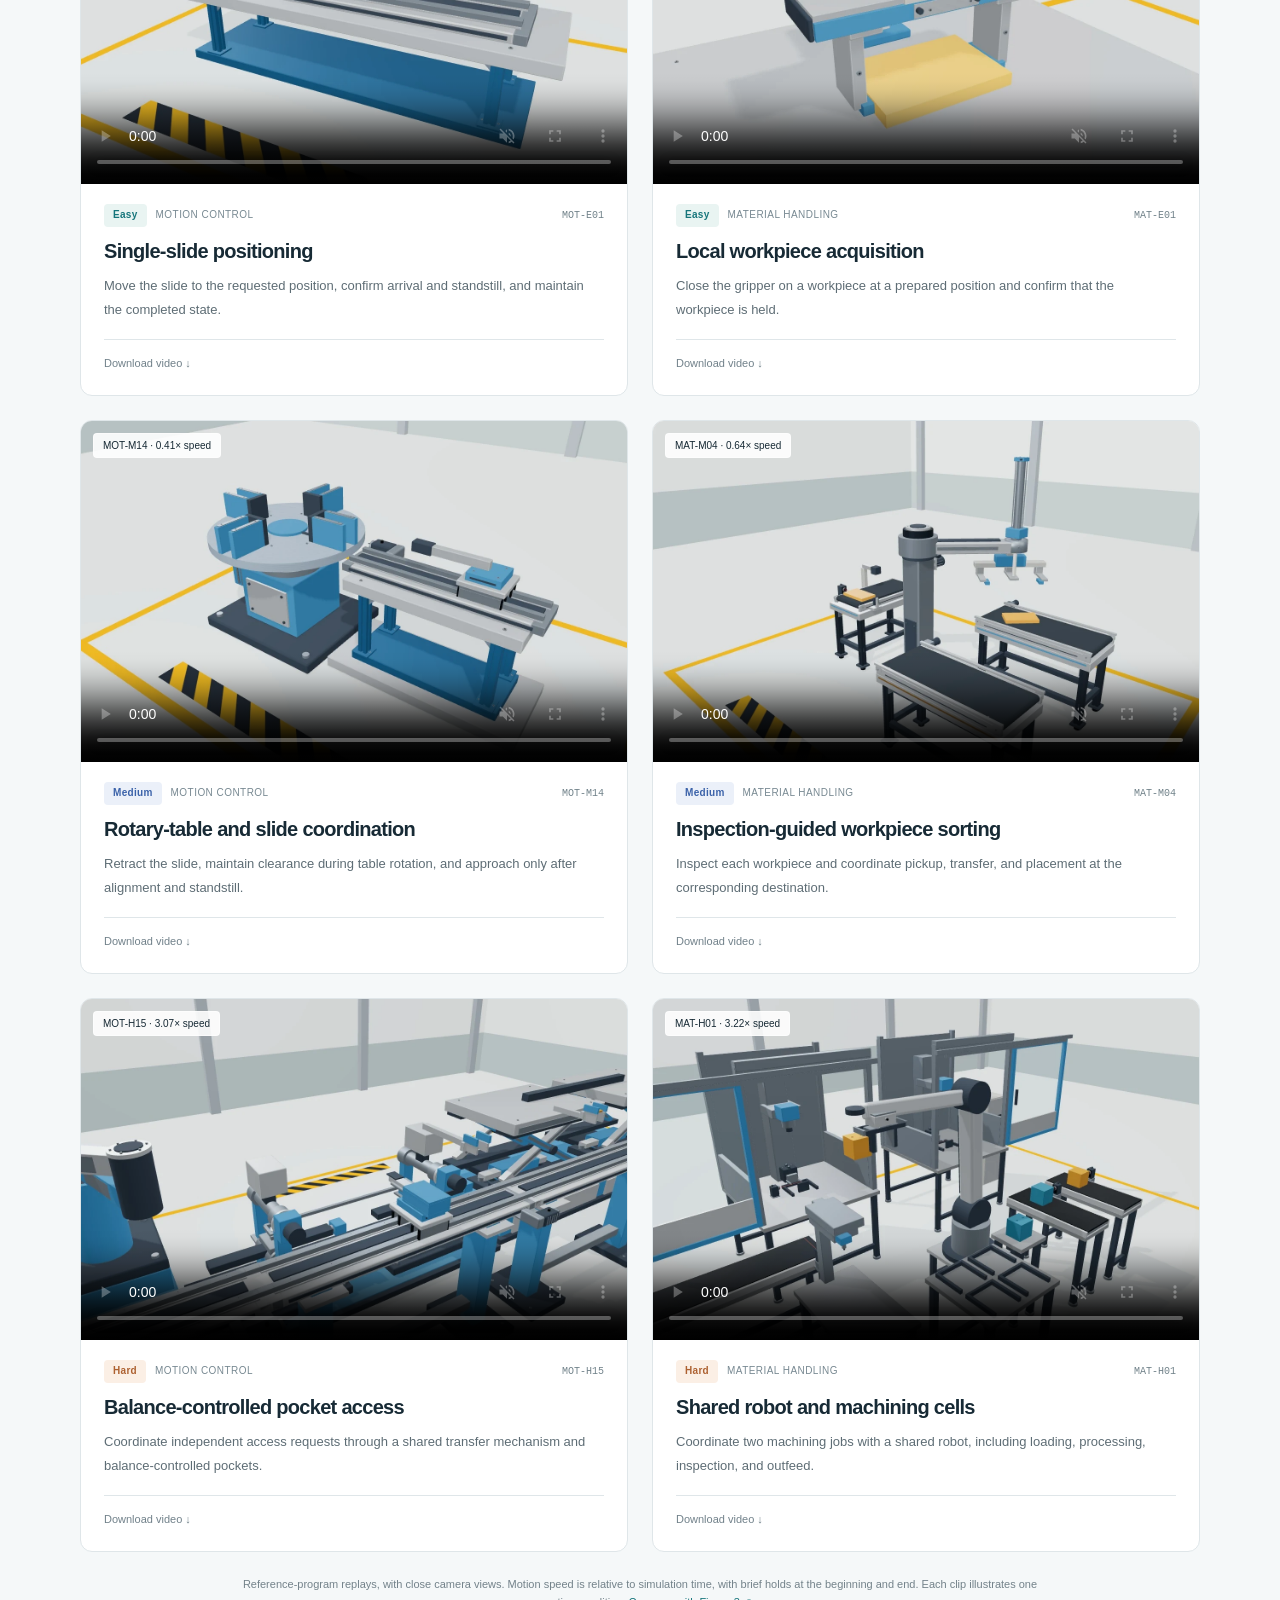
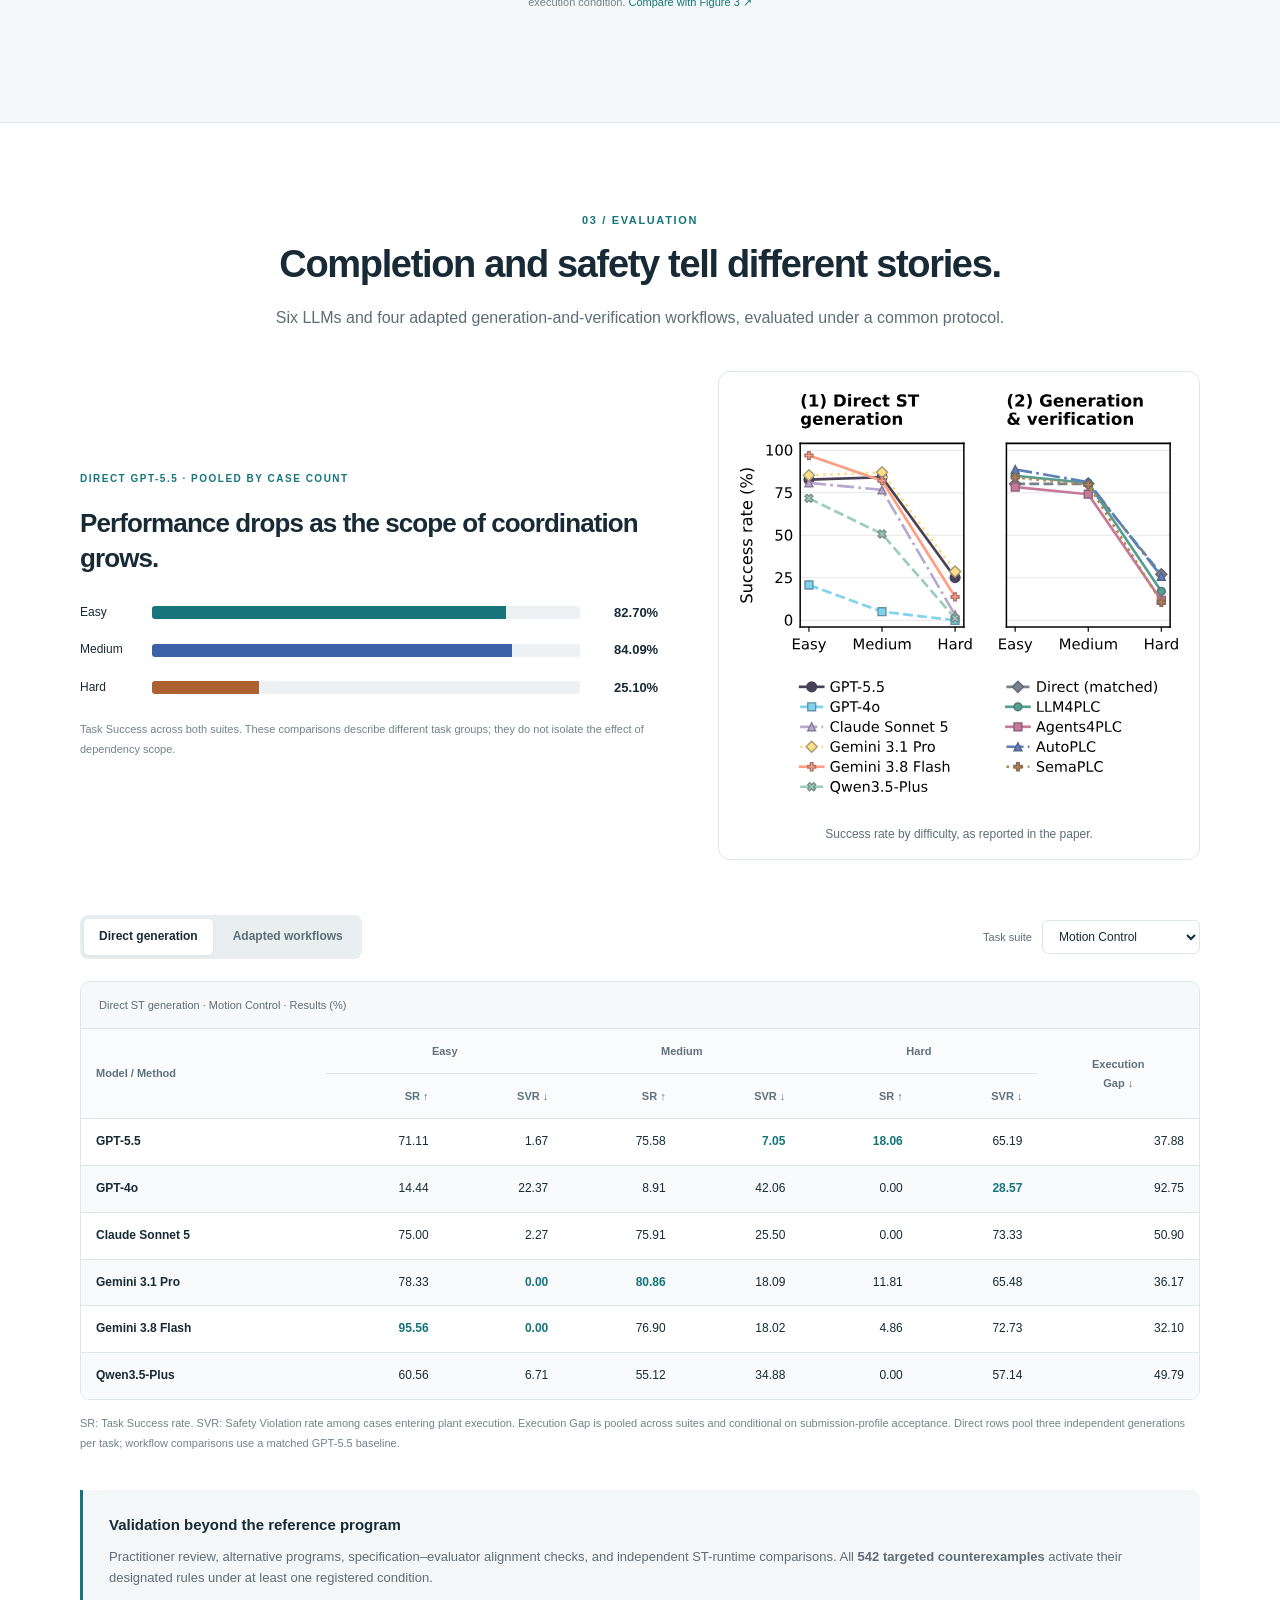
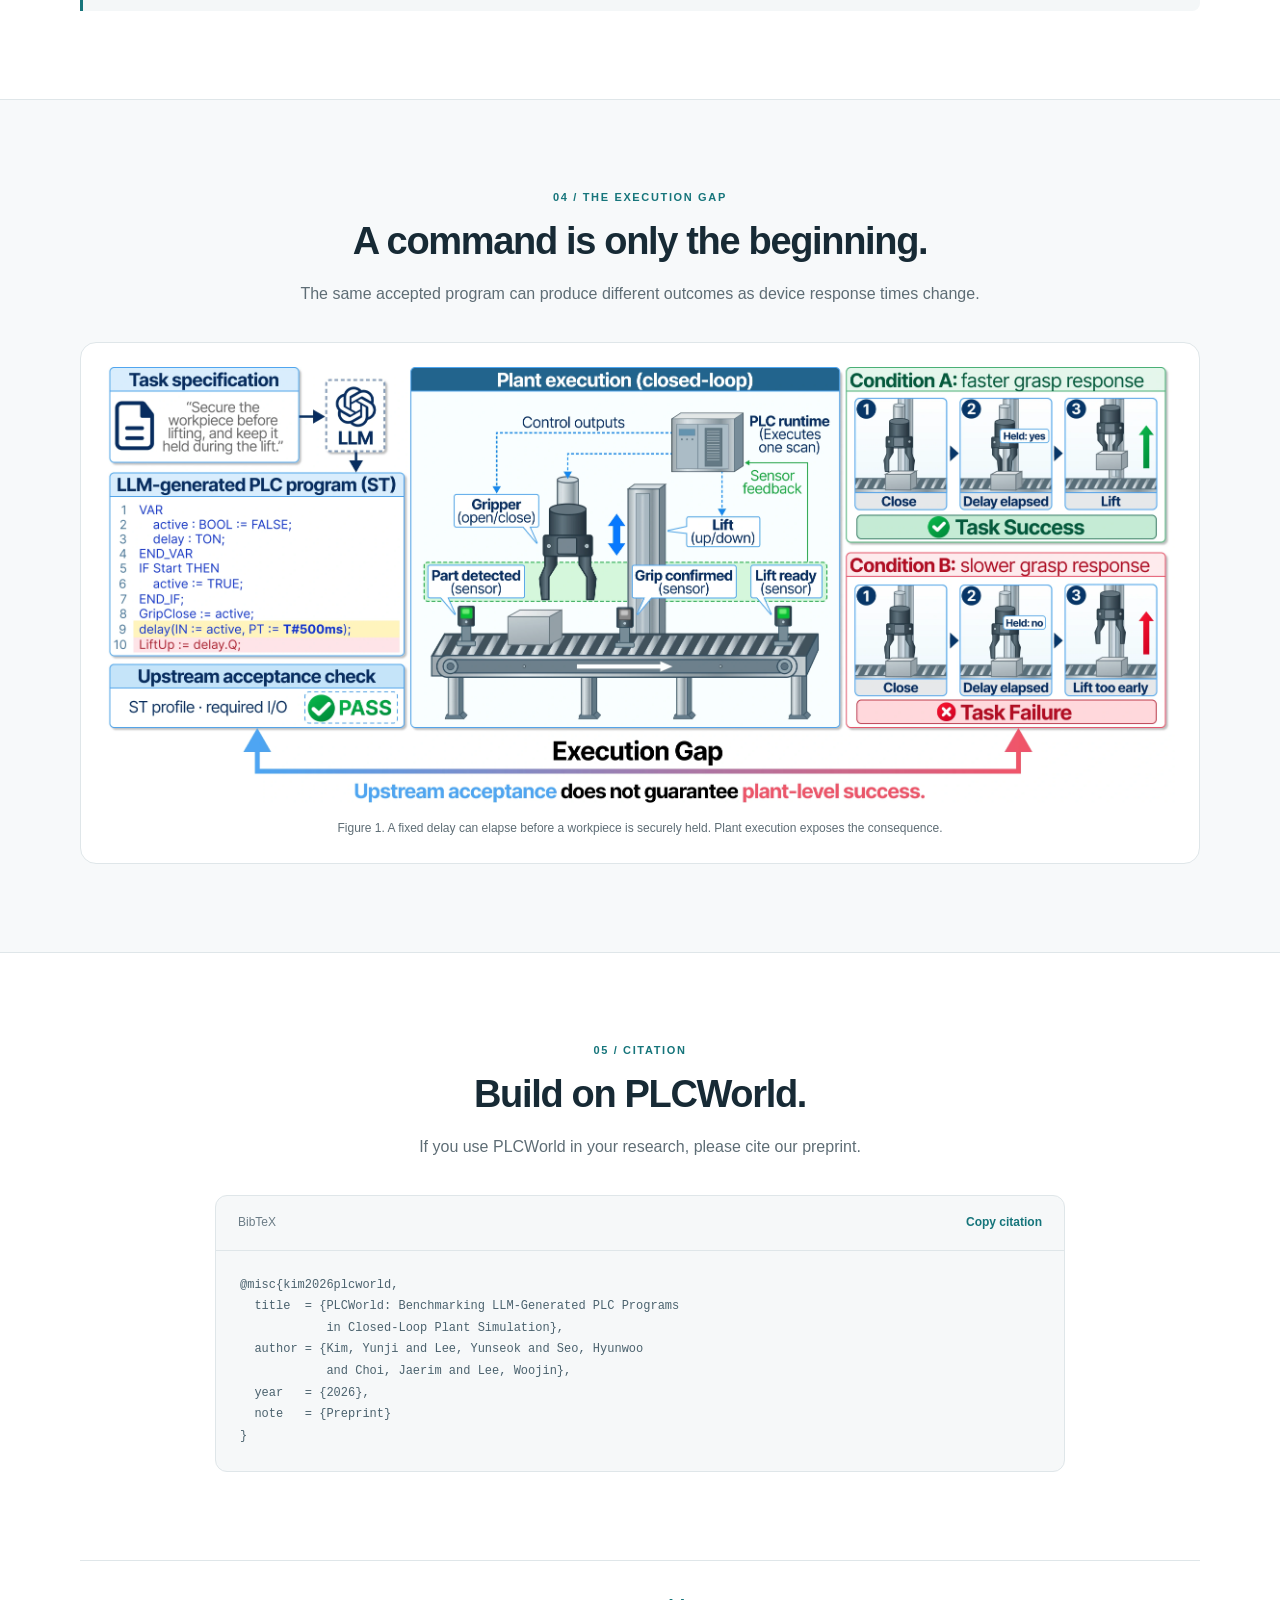
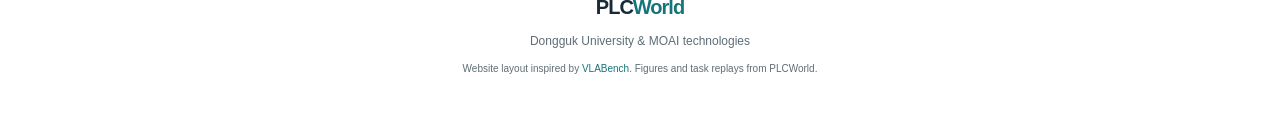
==== commit 3e3ba399: "Use vector SVG for difficulty success-rate chart" ====
--- a/PLCWorld/index.html
+++ b/PLCWorld/index.html
@@ -57,7 +57,7 @@
 
     <section id="results" class="section container">
       <div class="section-heading"><p class="eyebrow">03 / Evaluation</p><h2>Completion and safety tell different stories.</h2><p>Six LLMs and four adapted generation-and-verification workflows, evaluated under a common protocol.</p></div>
-      <div class="results-feature"><div><p class="eyebrow">Direct GPT-5.5 · Pooled by case count</p><h3>Performance drops as the scope of coordination grows.</h3><div class="bar-chart" aria-label="GPT-5.5 task success: Easy 82.70 percent, Medium 84.09 percent, Hard 25.10 percent"><div><span>Easy</span><i style="--value:82.70%;--bar:var(--teal)"></i><strong>82.70%</strong></div><div><span>Medium</span><i style="--value:84.09%;--bar:var(--blue)"></i><strong>84.09%</strong></div><div><span>Hard</span><i style="--value:25.10%;--bar:var(--rust)"></i><strong>25.10%</strong></div></div><p class="fine-print">Task Success across both suites. These comparisons describe different task groups; they do not isolate the effect of dependency scope.</p></div><figure><img src="assets/figures/figure5.webp" width="388" height="364" loading="lazy" alt="Paper Figure 5 compares suite-combined success rates by difficulty for direct models and adapted workflows."><figcaption>Success rate by difficulty, as reported in the paper.</figcaption></figure></div>
+      <div class="results-feature"><div><p class="eyebrow">Direct GPT-5.5 · Pooled by case count</p><h3>Performance drops as the scope of coordination grows.</h3><div class="bar-chart" aria-label="GPT-5.5 task success: Easy 82.70 percent, Medium 84.09 percent, Hard 25.10 percent"><div><span>Easy</span><i style="--value:82.70%;--bar:var(--teal)"></i><strong>82.70%</strong></div><div><span>Medium</span><i style="--value:84.09%;--bar:var(--blue)"></i><strong>84.09%</strong></div><div><span>Hard</span><i style="--value:25.10%;--bar:var(--rust)"></i><strong>25.10%</strong></div></div><p class="fine-print">Task Success across both suites. These comparisons describe different task groups; they do not isolate the effect of dependency scope.</p></div><figure><a href="assets/figures/figure5.svg" target="_blank" rel="noopener" aria-label="Open Figure 5 in full size"><img src="assets/figures/figure5.svg" width="388" height="364" loading="lazy" alt="Paper Figure 5 compares suite-combined success rates by difficulty for direct models and adapted workflows."></a><figcaption>Success rate by difficulty, as reported in the paper.</figcaption></figure></div>
       <div class="results-toolbar"><div class="filter-group" role="group" aria-label="Evaluation setting"><button class="filter active" data-setting="direct" aria-pressed="true">Direct generation</button><button class="filter" data-setting="frameworks" aria-pressed="false">Adapted workflows</button></div><label>Task suite <select id="result-suite"><option value="motion">Motion Control</option><option value="material">Material Handling</option></select></label></div>
       <div class="table-scroll" tabindex="0" role="region" aria-label="Evaluation results, scroll horizontally on small screens"><table><caption id="results-caption">Direct ST generation · Motion Control · Results (%)</caption><thead><tr><th scope="col" rowspan="2">Model / Method</th><th scope="colgroup" colspan="2">Easy</th><th scope="colgroup" colspan="2">Medium</th><th scope="colgroup" colspan="2">Hard</th><th scope="col" rowspan="2">Execution<br>Gap ↓</th></tr><tr><th scope="col">SR ↑</th><th scope="col">SVR ↓</th><th scope="col">SR ↑</th><th scope="col">SVR ↓</th><th scope="col">SR ↑</th><th scope="col">SVR ↓</th></tr></thead><tbody id="results-body"></tbody></table></div>
       <p class="fine-print">SR: Task Success rate. SVR: Safety Violation rate among cases entering plant execution. Execution Gap is pooled across suites and conditional on submission-profile acceptance. Direct rows pool three independent generations per task; workflow comparisons use a matched GPT-5.5 baseline.</p>
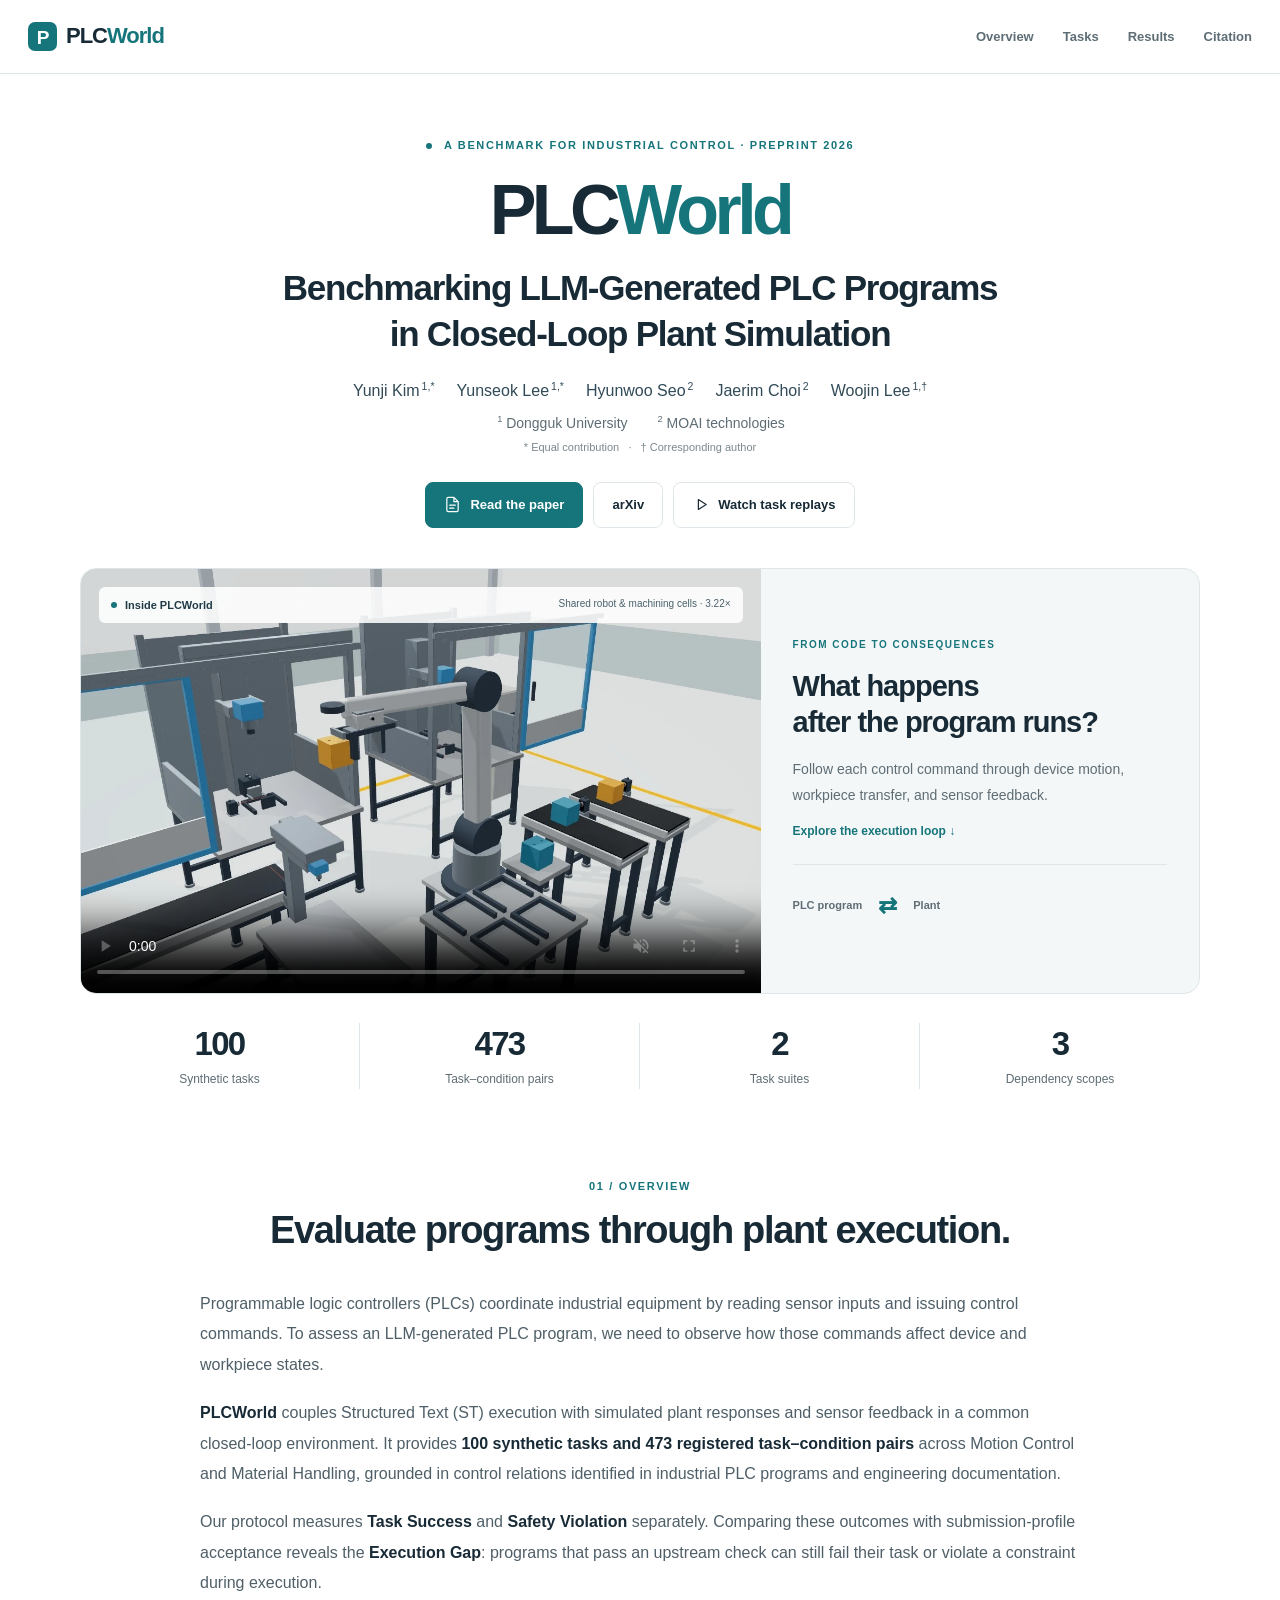
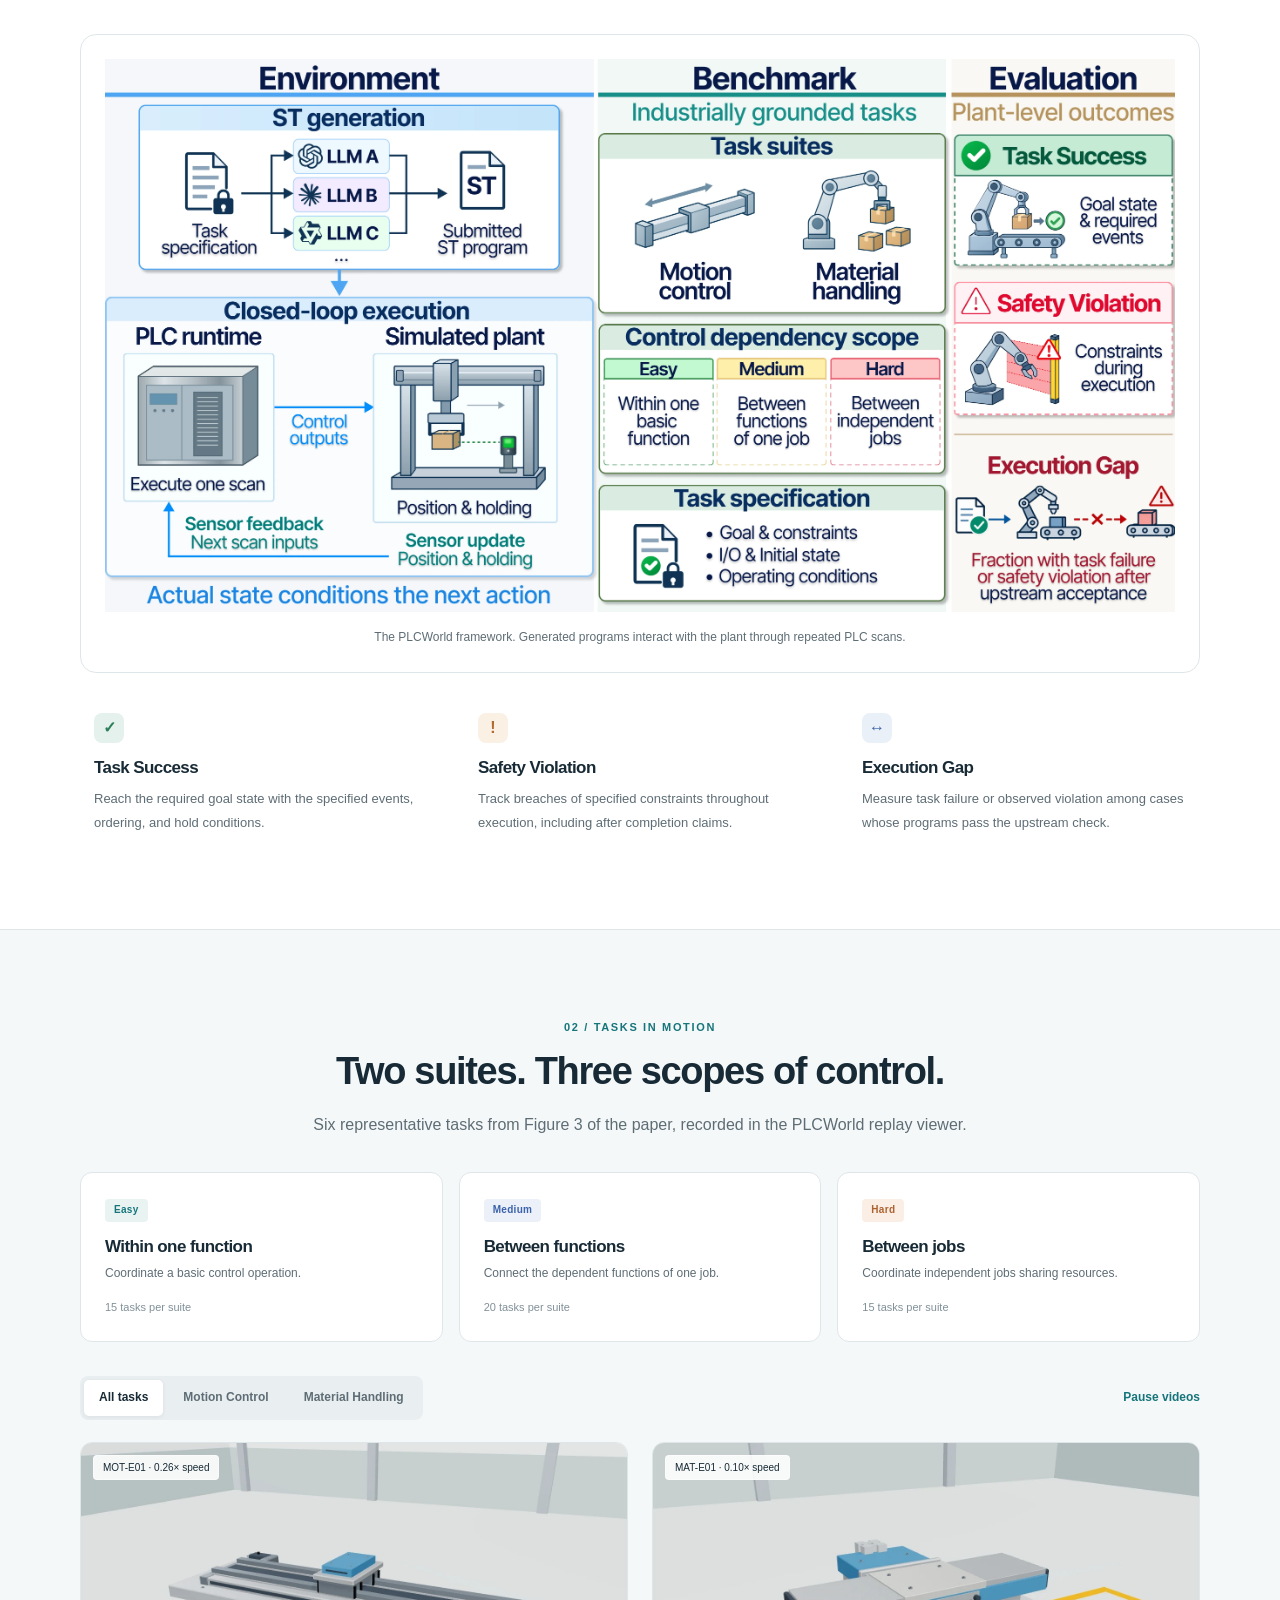
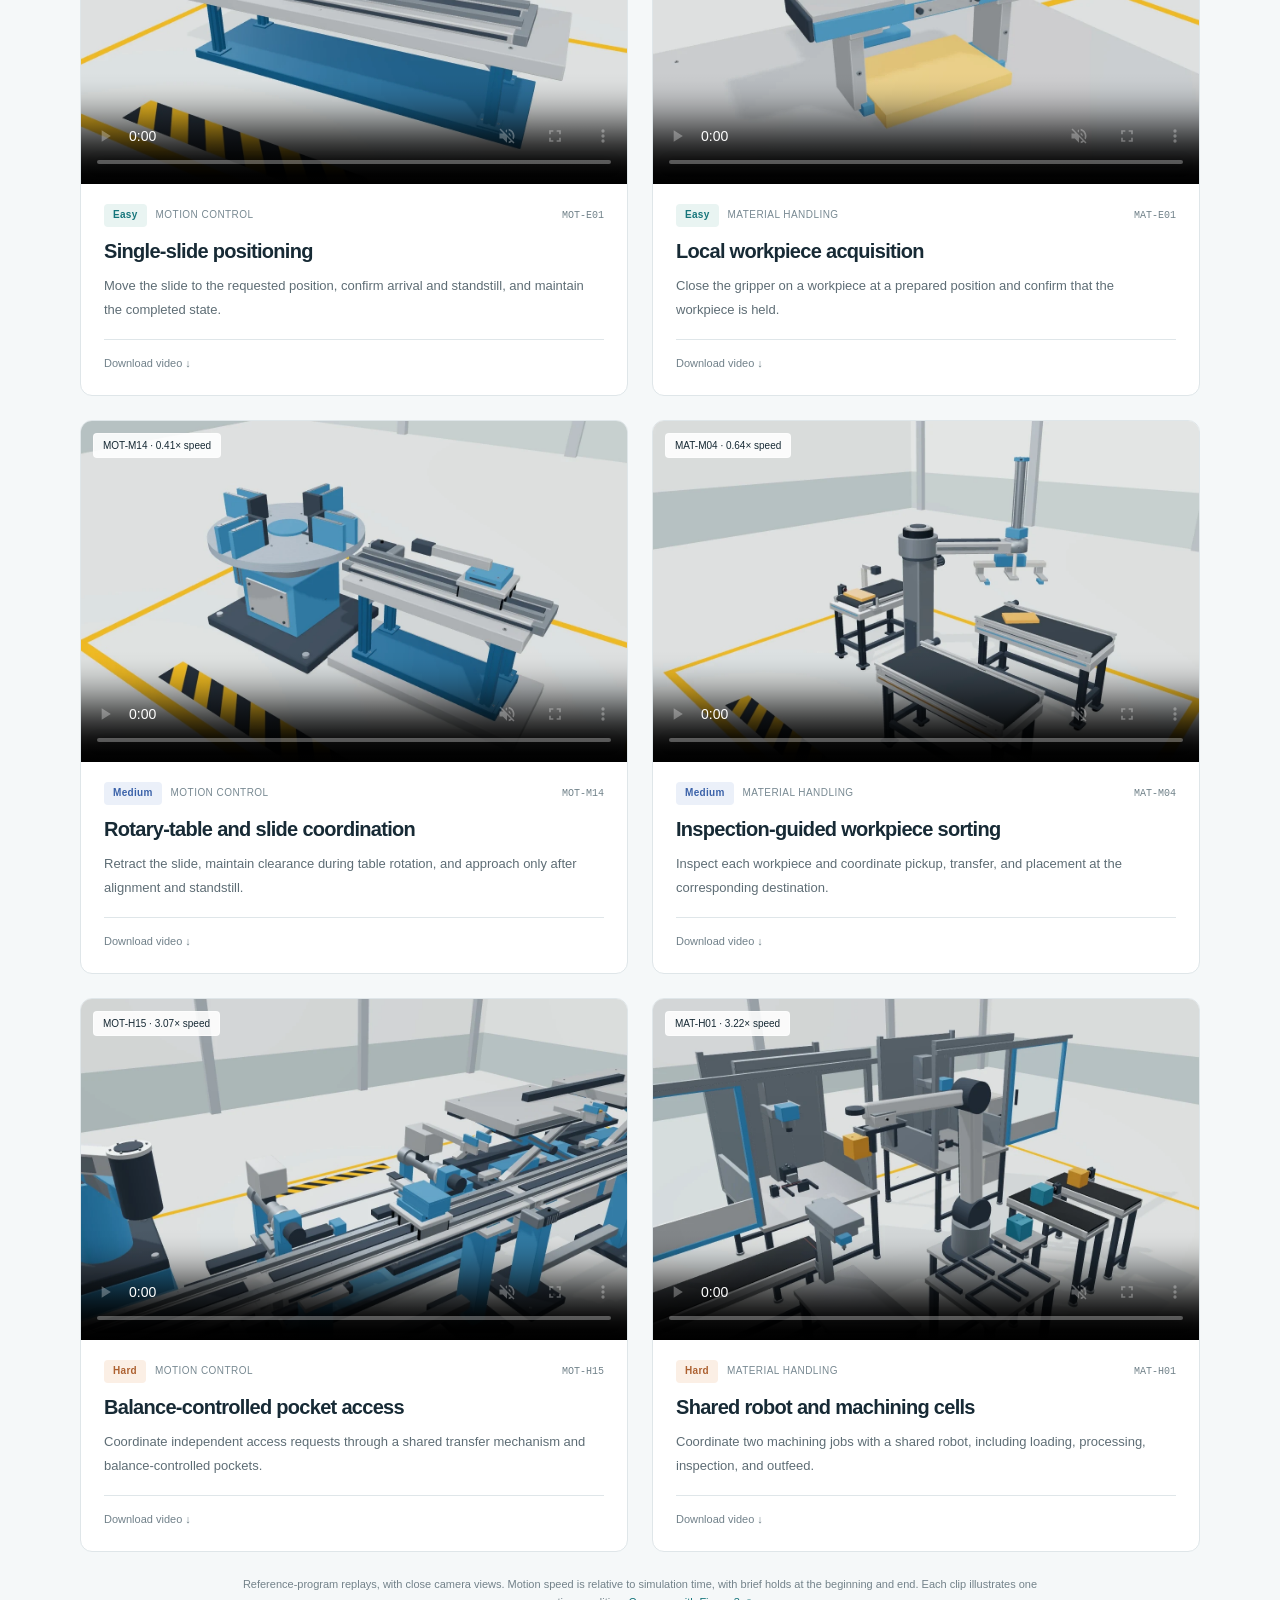
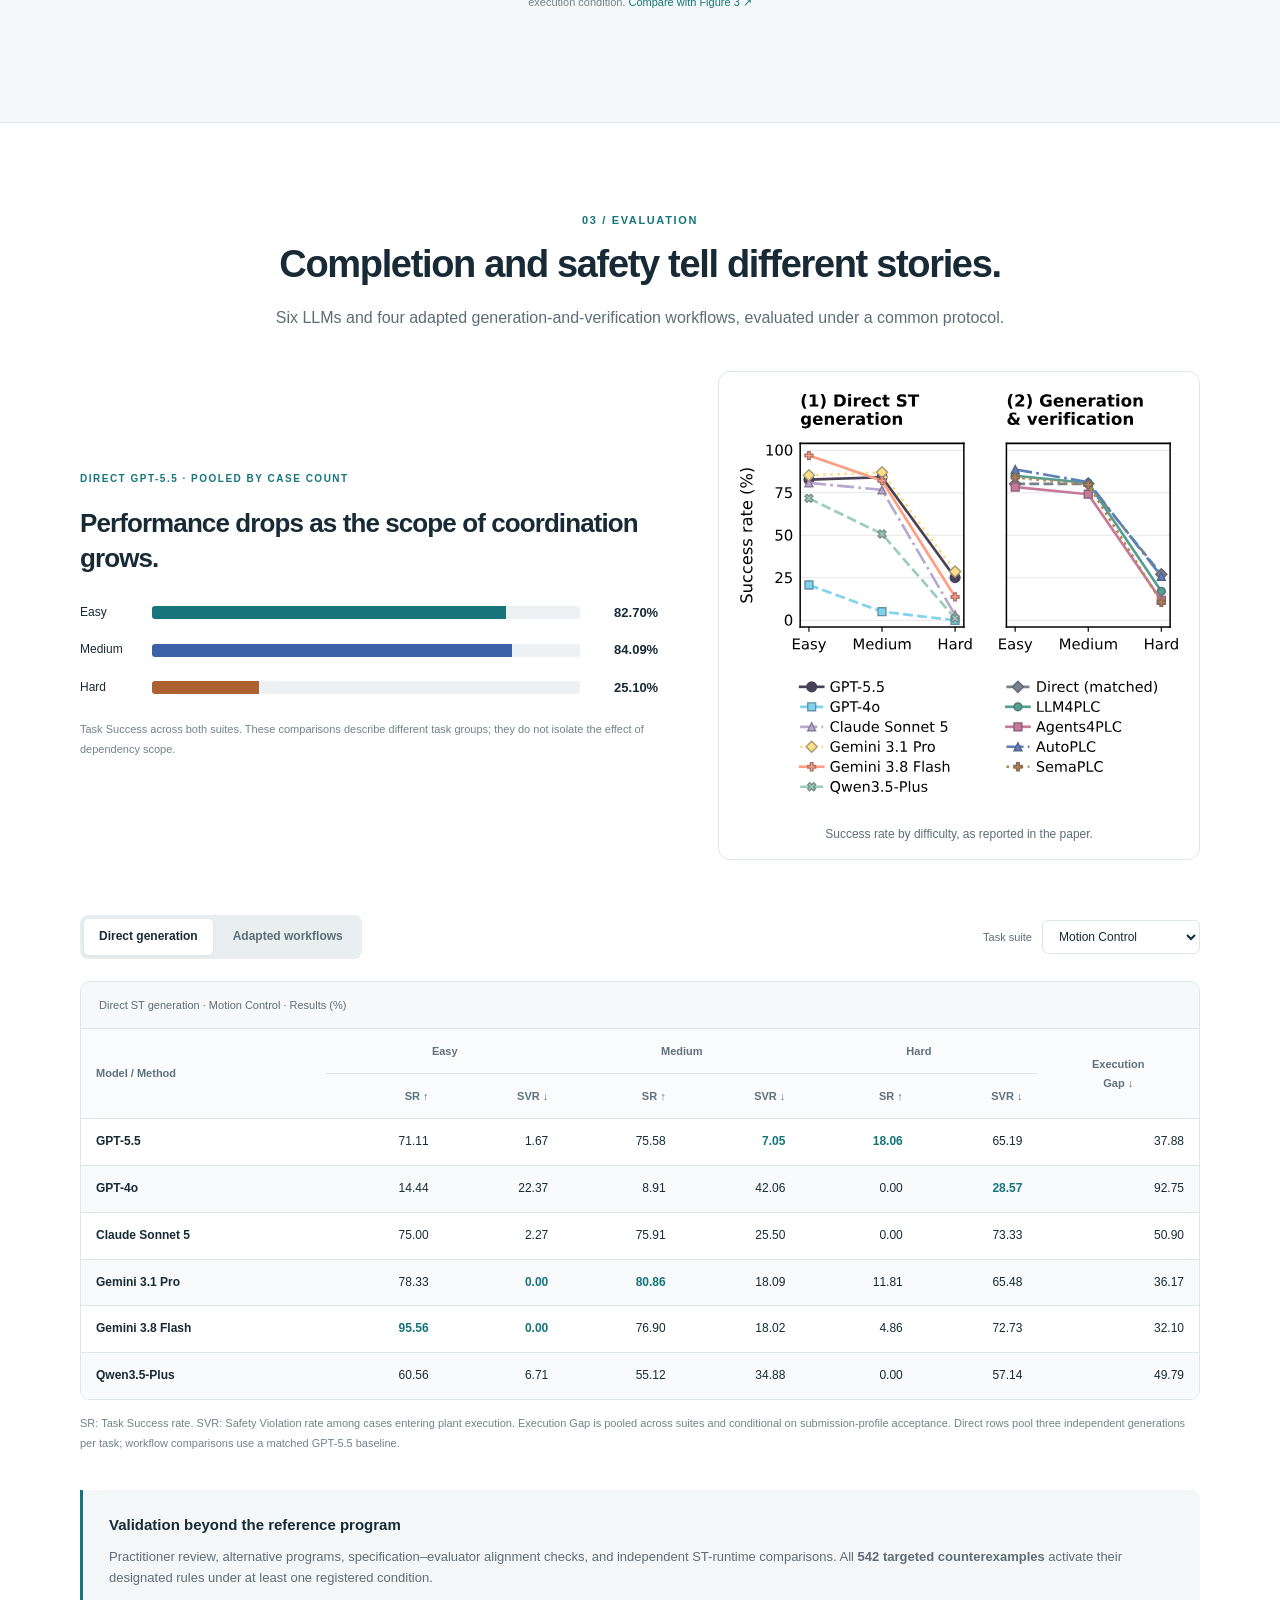
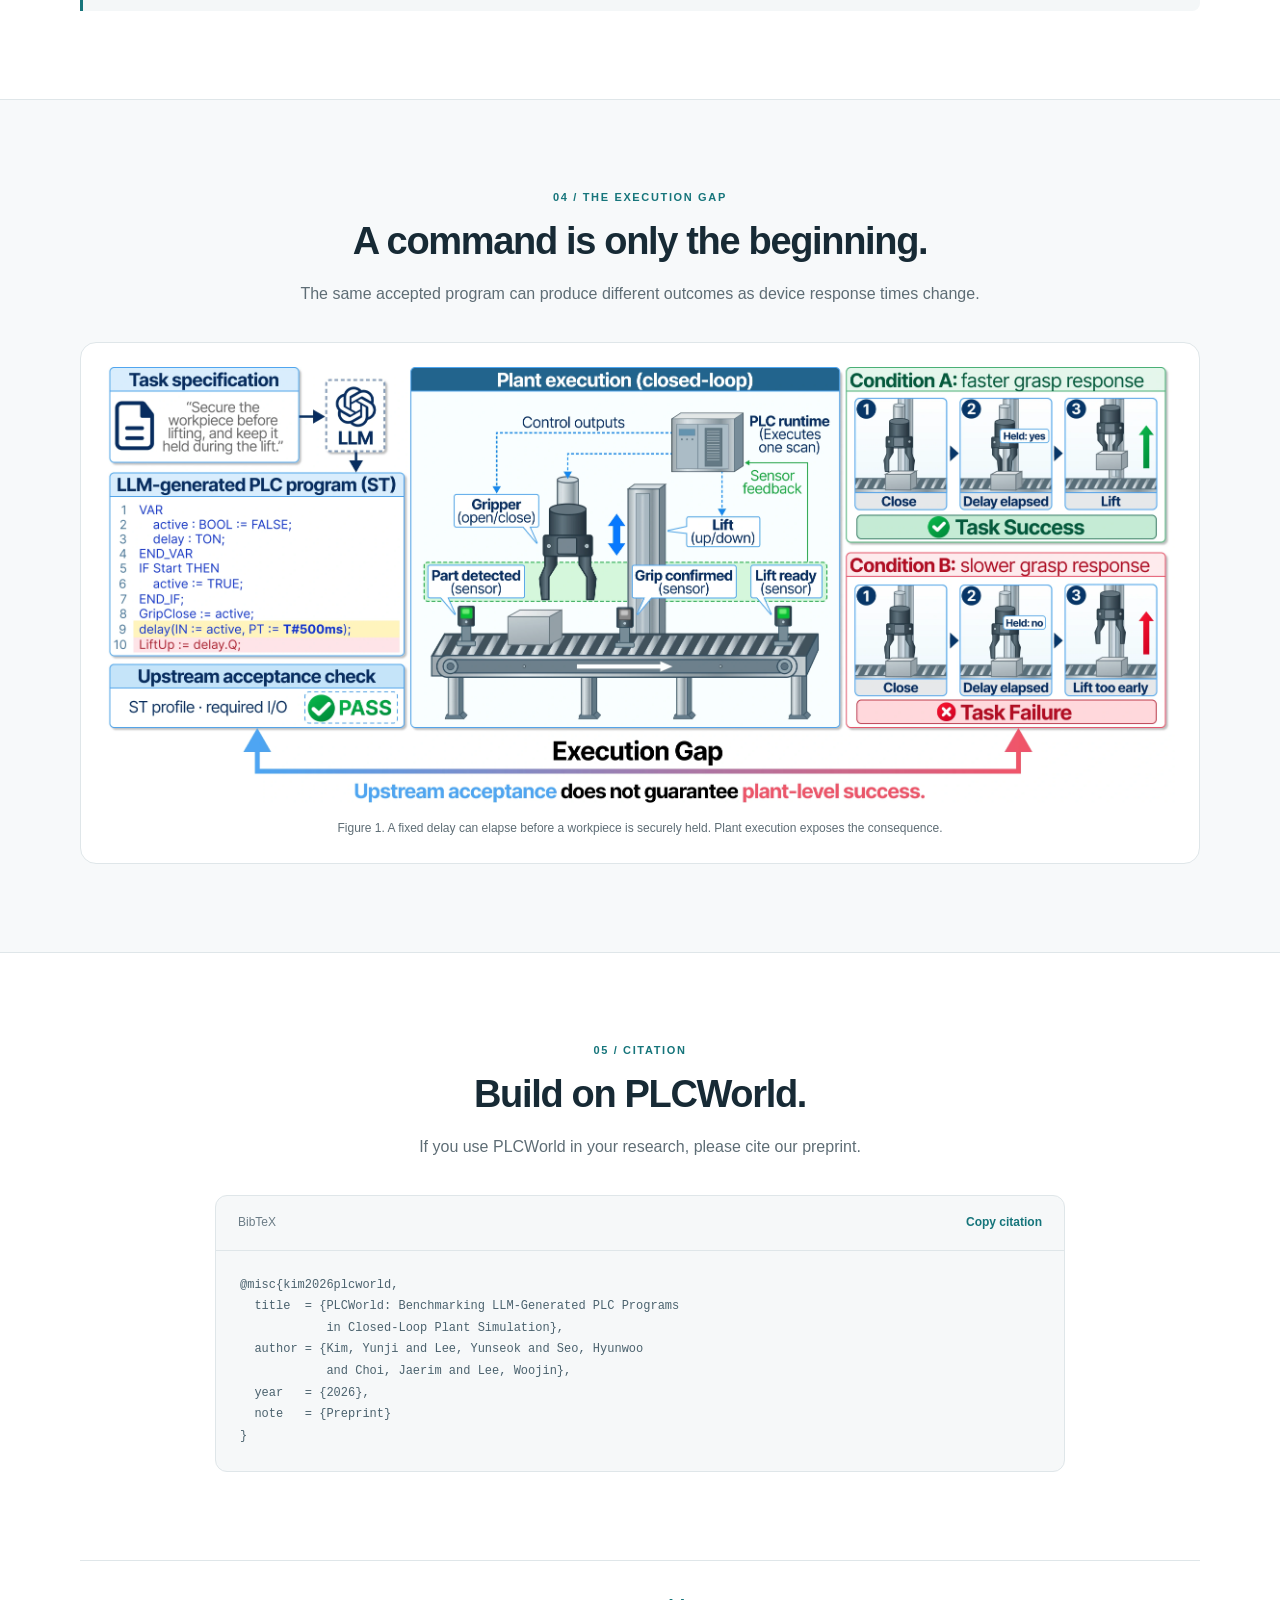
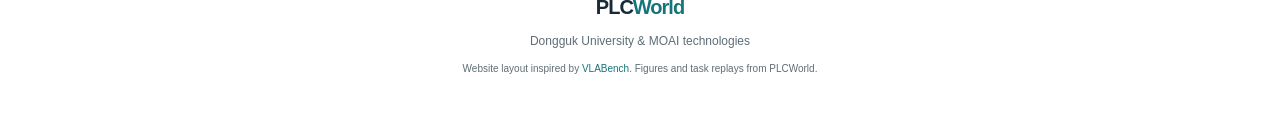
==== commit ab18c821: "Remove click-through link from results chart" ====
--- a/PLCWorld/index.html
+++ b/PLCWorld/index.html
@@ -57,7 +57,7 @@
 
     <section id="results" class="section container">
       <div class="section-heading"><p class="eyebrow">03 / Evaluation</p><h2>Completion and safety tell different stories.</h2><p>Six LLMs and four adapted generation-and-verification workflows, evaluated under a common protocol.</p></div>
-      <div class="results-feature"><div><p class="eyebrow">Direct GPT-5.5 · Pooled by case count</p><h3>Performance drops as the scope of coordination grows.</h3><div class="bar-chart" aria-label="GPT-5.5 task success: Easy 82.70 percent, Medium 84.09 percent, Hard 25.10 percent"><div><span>Easy</span><i style="--value:82.70%;--bar:var(--teal)"></i><strong>82.70%</strong></div><div><span>Medium</span><i style="--value:84.09%;--bar:var(--blue)"></i><strong>84.09%</strong></div><div><span>Hard</span><i style="--value:25.10%;--bar:var(--rust)"></i><strong>25.10%</strong></div></div><p class="fine-print">Task Success across both suites. These comparisons describe different task groups; they do not isolate the effect of dependency scope.</p></div><figure><a href="assets/figures/figure5.svg" target="_blank" rel="noopener" aria-label="Open Figure 5 in full size"><img src="assets/figures/figure5.svg" width="388" height="364" loading="lazy" alt="Paper Figure 5 compares suite-combined success rates by difficulty for direct models and adapted workflows."></a><figcaption>Success rate by difficulty, as reported in the paper.</figcaption></figure></div>
+      <div class="results-feature"><div><p class="eyebrow">Direct GPT-5.5 · Pooled by case count</p><h3>Performance drops as the scope of coordination grows.</h3><div class="bar-chart" aria-label="GPT-5.5 task success: Easy 82.70 percent, Medium 84.09 percent, Hard 25.10 percent"><div><span>Easy</span><i style="--value:82.70%;--bar:var(--teal)"></i><strong>82.70%</strong></div><div><span>Medium</span><i style="--value:84.09%;--bar:var(--blue)"></i><strong>84.09%</strong></div><div><span>Hard</span><i style="--value:25.10%;--bar:var(--rust)"></i><strong>25.10%</strong></div></div><p class="fine-print">Task Success across both suites. These comparisons describe different task groups; they do not isolate the effect of dependency scope.</p></div><figure><img src="assets/figures/figure5.svg" width="388" height="364" loading="lazy" alt="Paper Figure 5 compares suite-combined success rates by difficulty for direct models and adapted workflows."><figcaption>Success rate by difficulty, as reported in the paper.</figcaption></figure></div>
       <div class="results-toolbar"><div class="filter-group" role="group" aria-label="Evaluation setting"><button class="filter active" data-setting="direct" aria-pressed="true">Direct generation</button><button class="filter" data-setting="frameworks" aria-pressed="false">Adapted workflows</button></div><label>Task suite <select id="result-suite"><option value="motion">Motion Control</option><option value="material">Material Handling</option></select></label></div>
       <div class="table-scroll" tabindex="0" role="region" aria-label="Evaluation results, scroll horizontally on small screens"><table><caption id="results-caption">Direct ST generation · Motion Control · Results (%)</caption><thead><tr><th scope="col" rowspan="2">Model / Method</th><th scope="colgroup" colspan="2">Easy</th><th scope="colgroup" colspan="2">Medium</th><th scope="colgroup" colspan="2">Hard</th><th scope="col" rowspan="2">Execution<br>Gap ↓</th></tr><tr><th scope="col">SR ↑</th><th scope="col">SVR ↓</th><th scope="col">SR ↑</th><th scope="col">SVR ↓</th><th scope="col">SR ↑</th><th scope="col">SVR ↓</th></tr></thead><tbody id="results-body"></tbody></table></div>
       <p class="fine-print">SR: Task Success rate. SVR: Safety Violation rate among cases entering plant execution. Execution Gap is pooled across suites and conditional on submission-profile acceptance. Direct rows pool three independent generations per task; workflow comparisons use a matched GPT-5.5 baseline.</p>
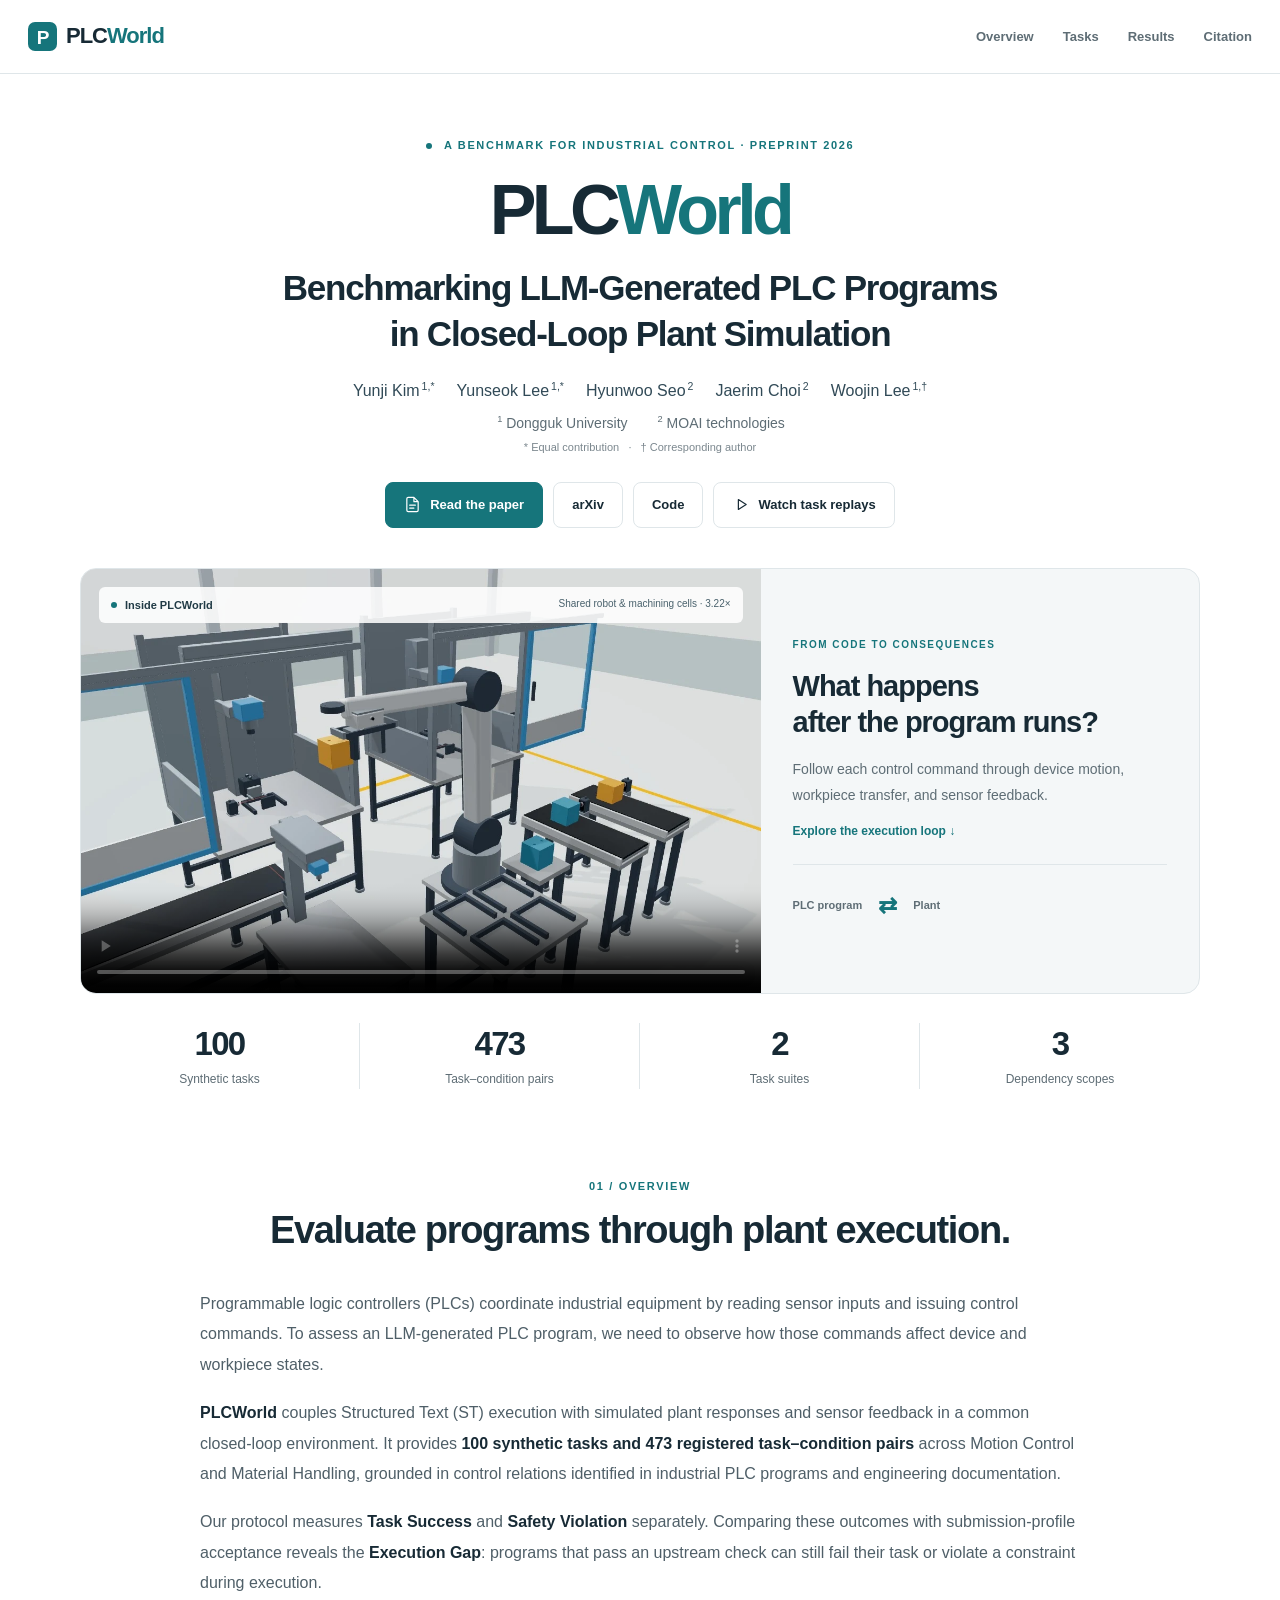
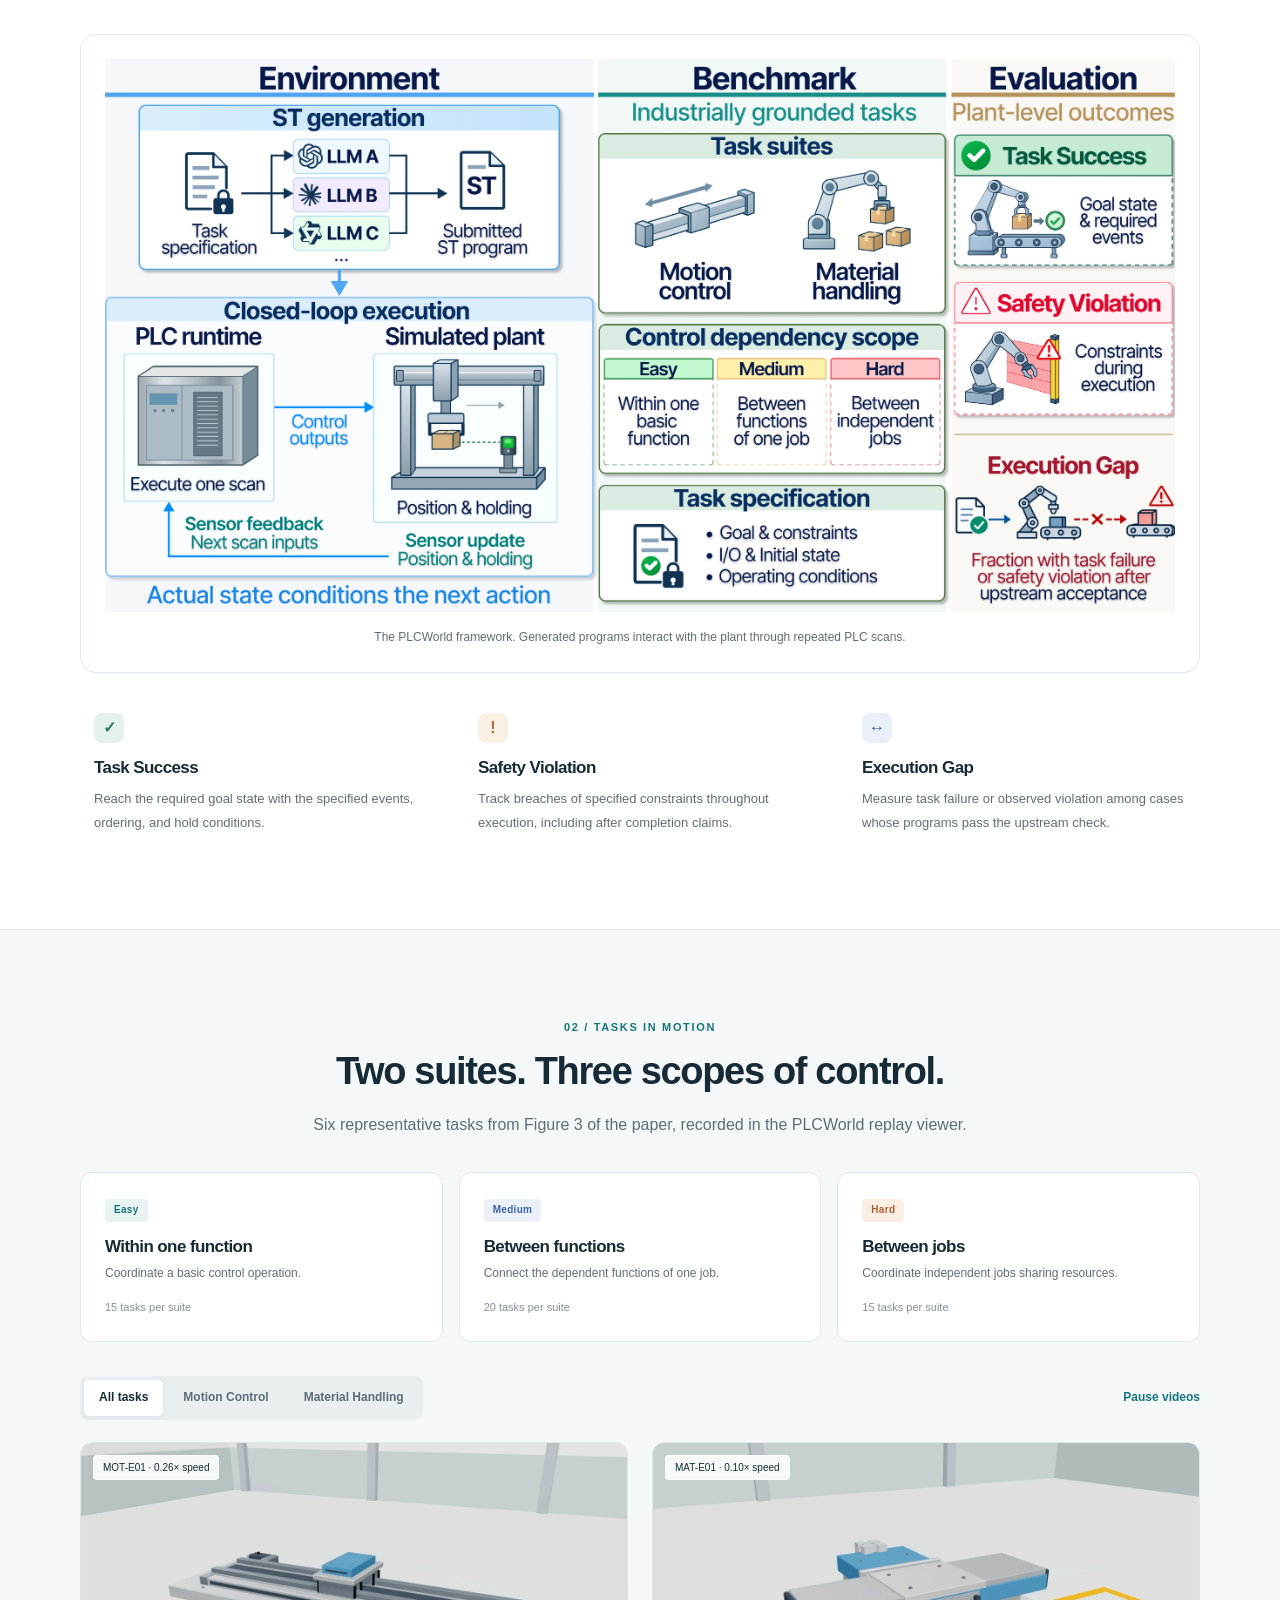
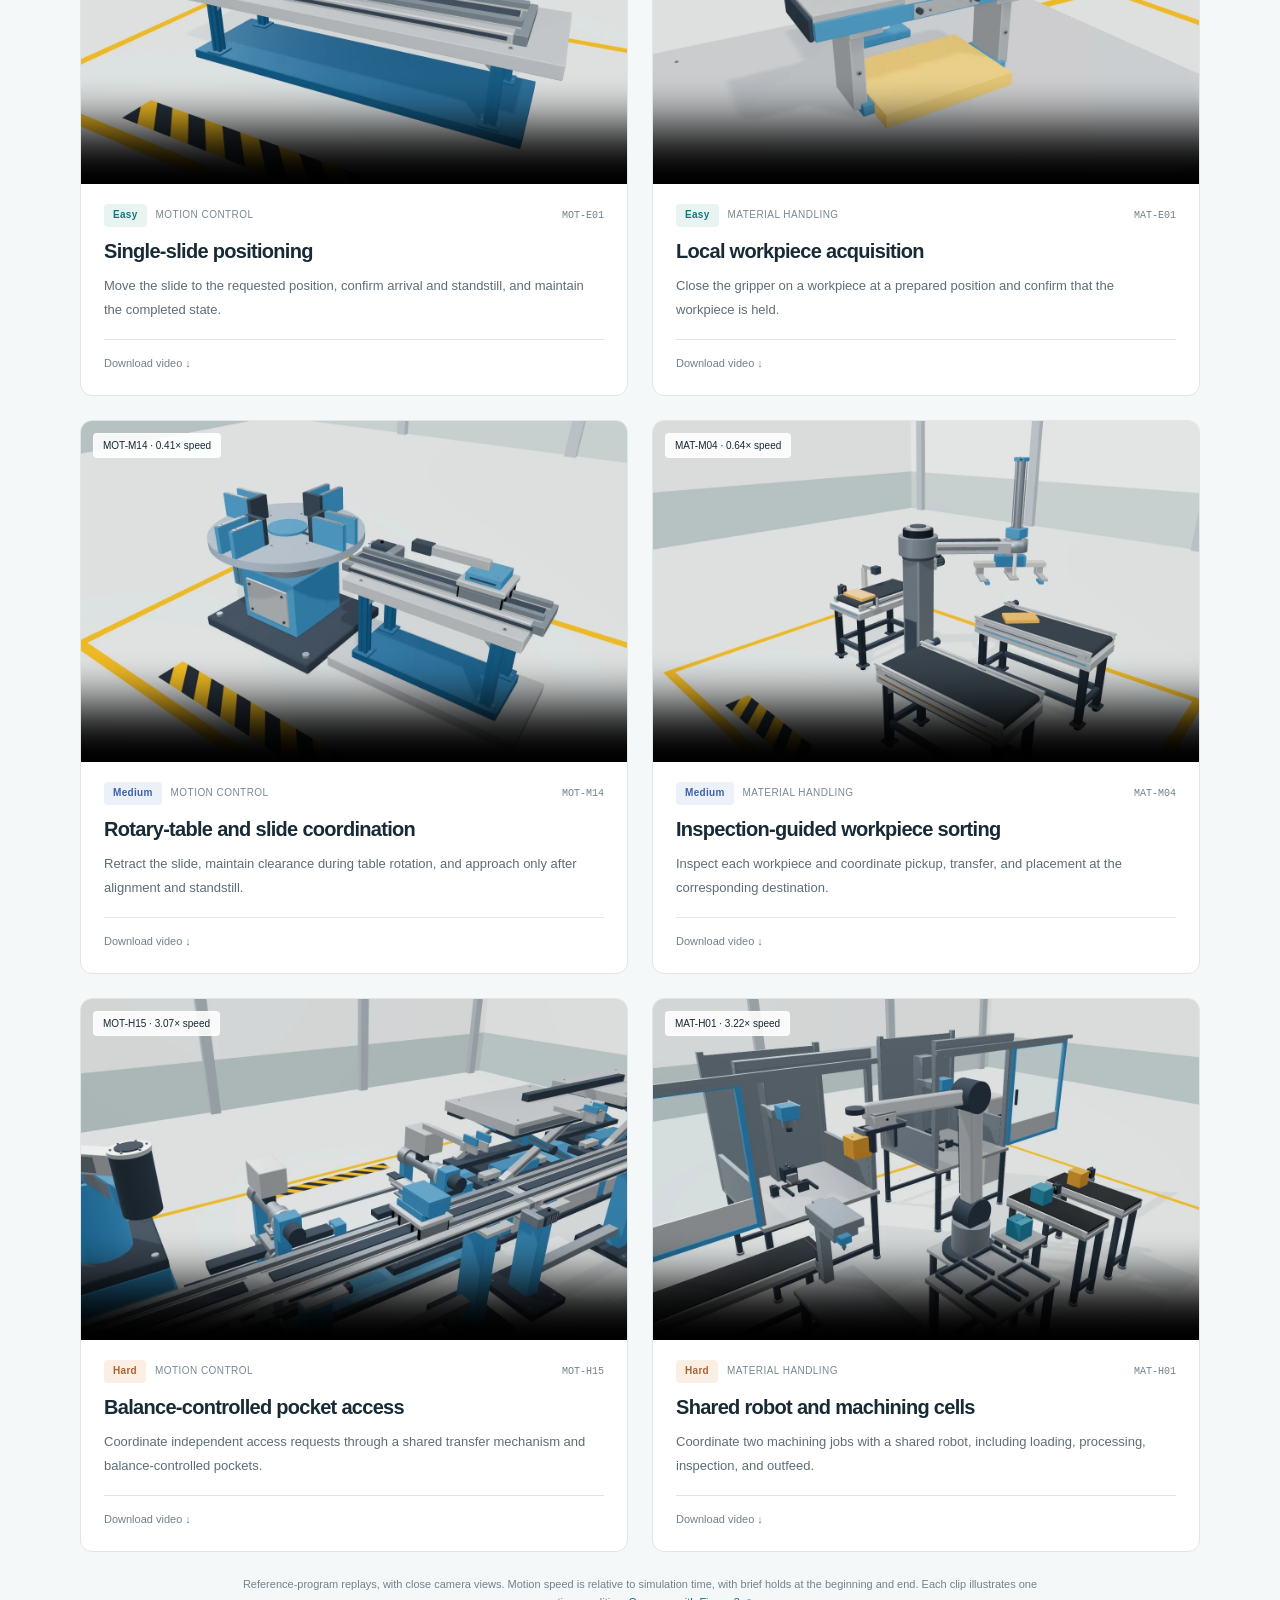
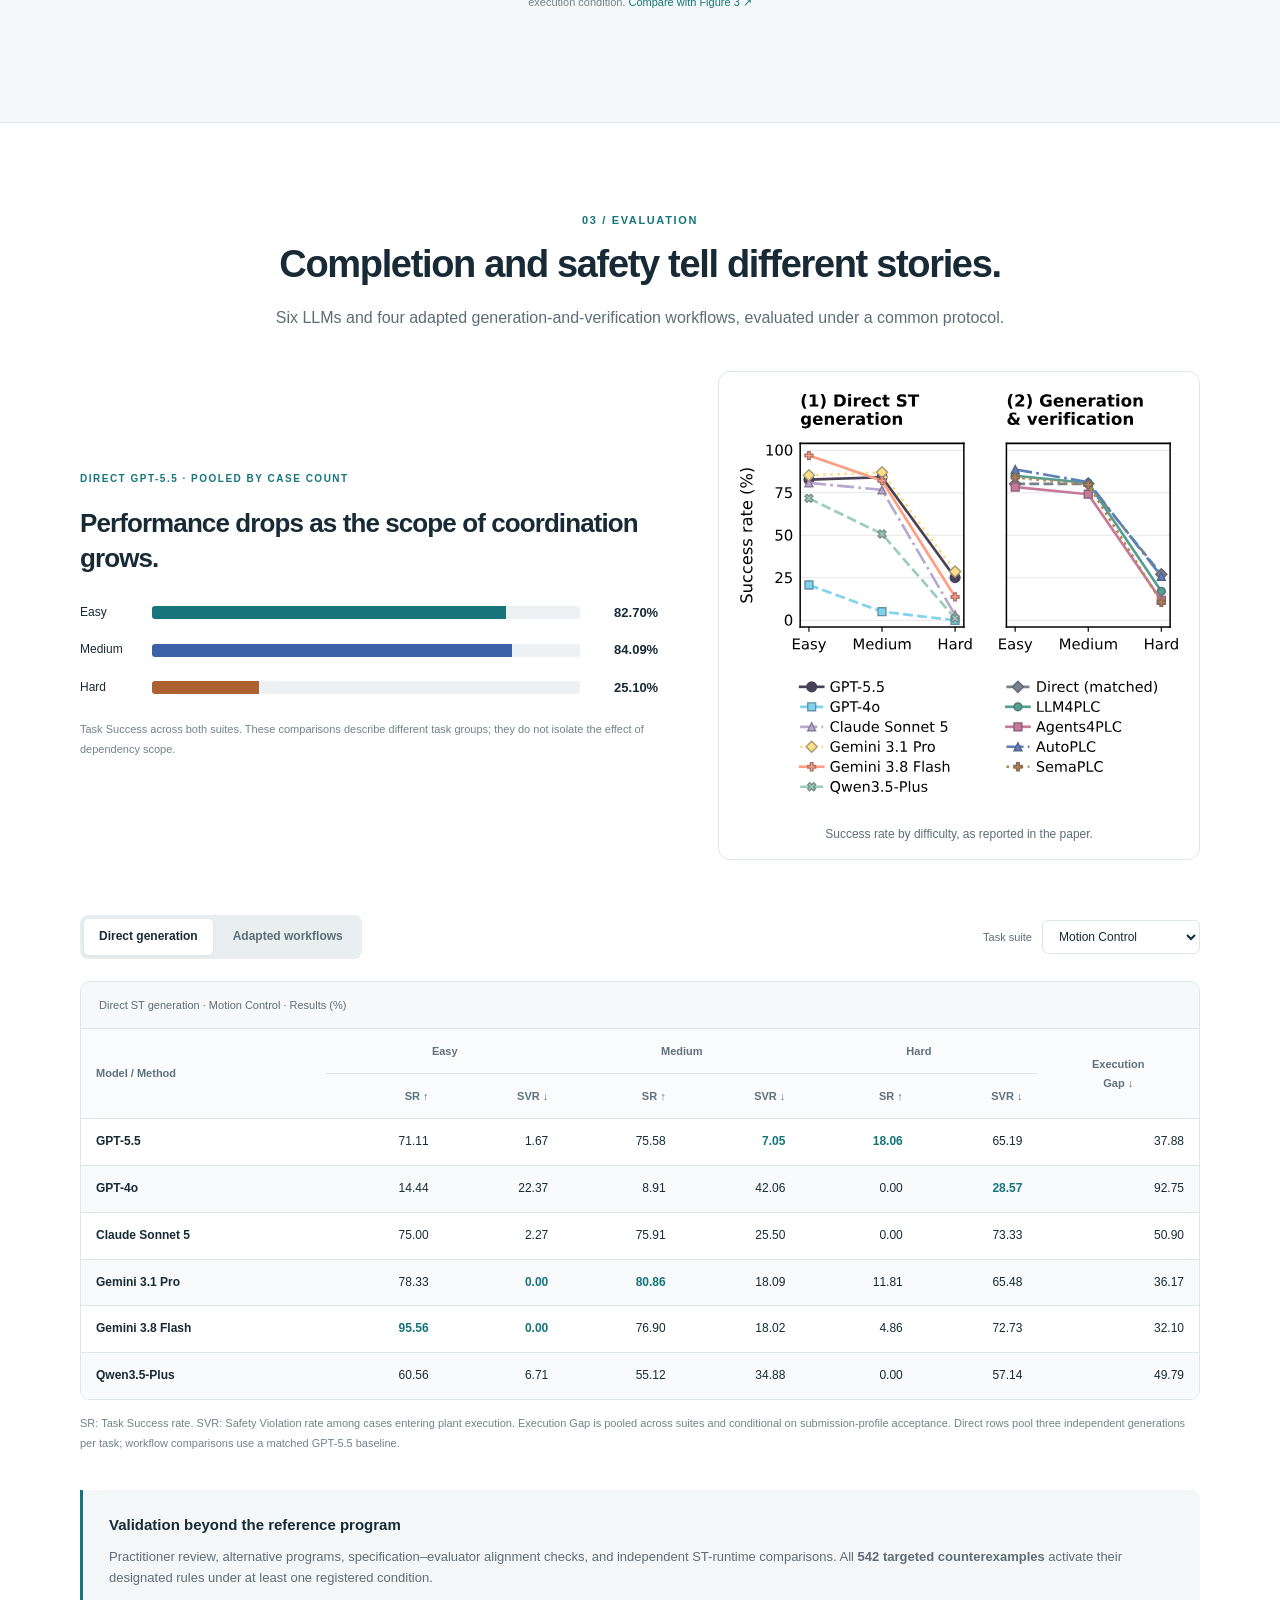
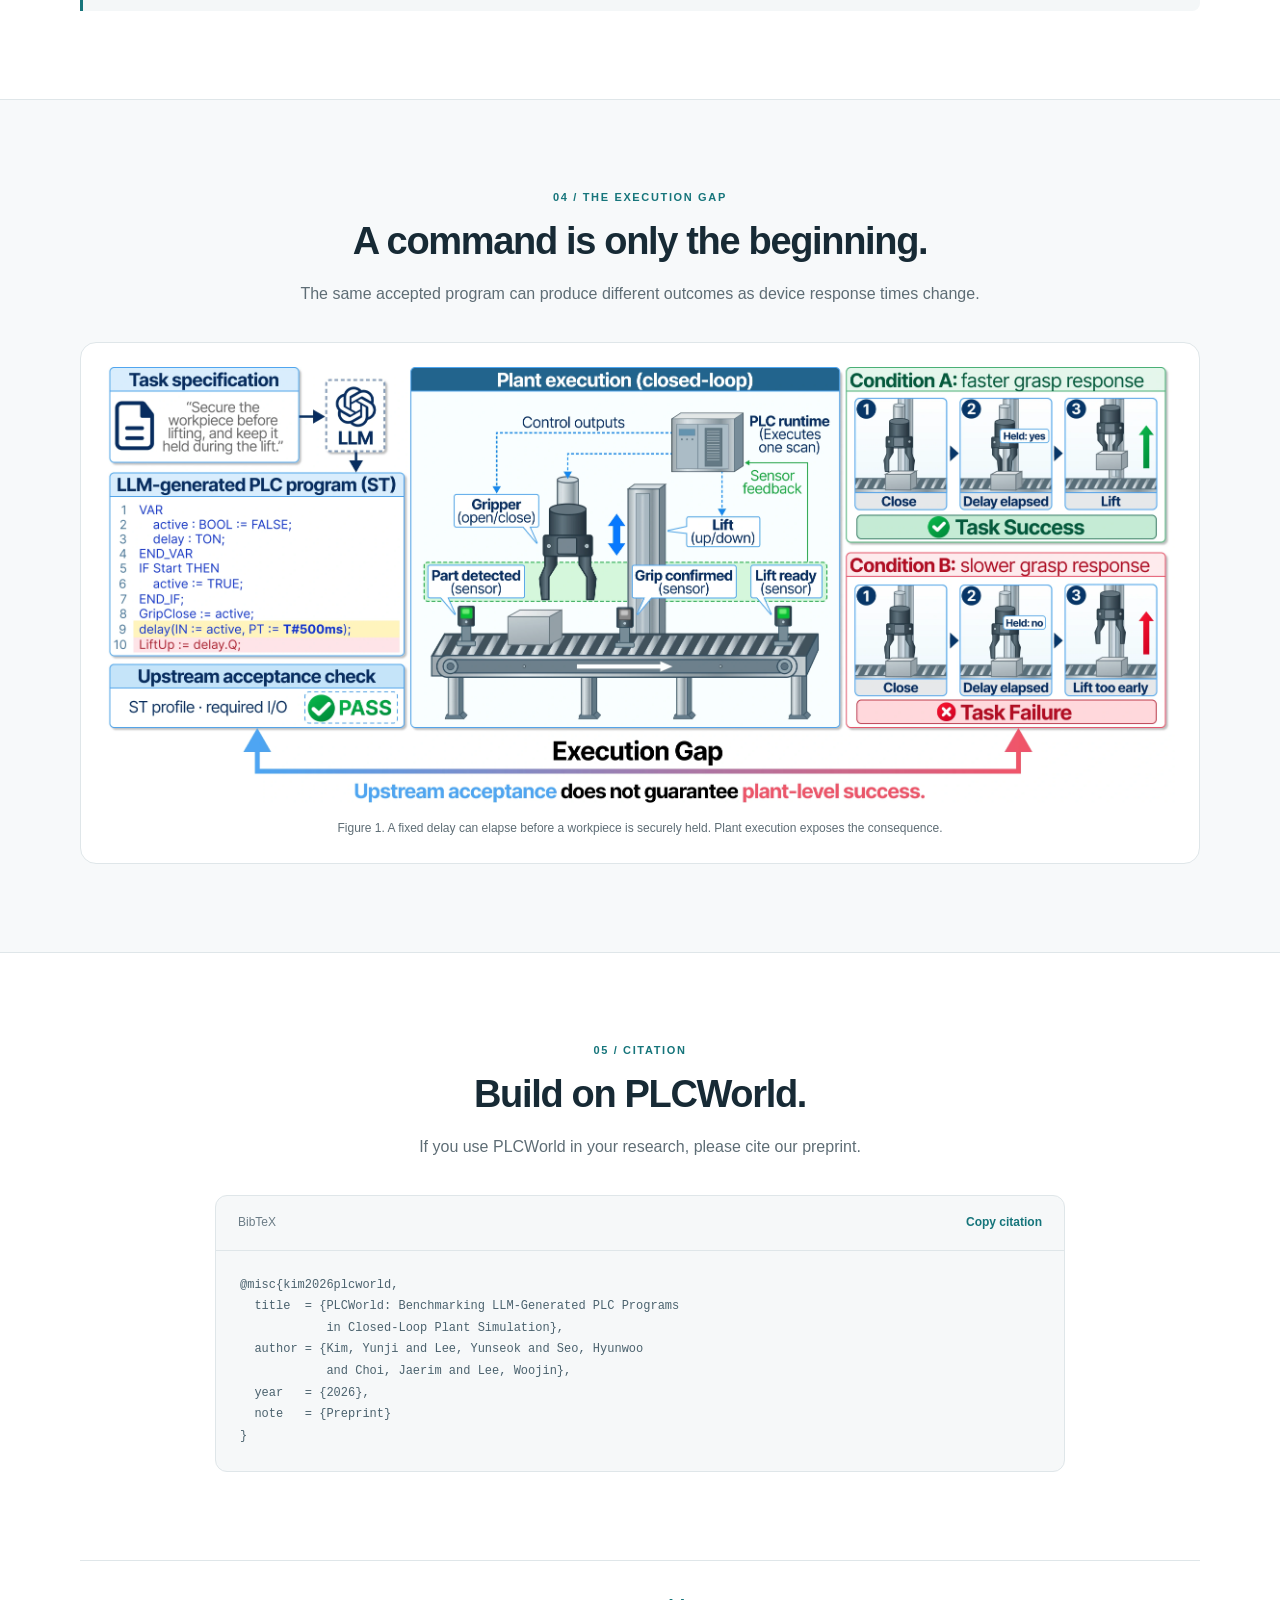
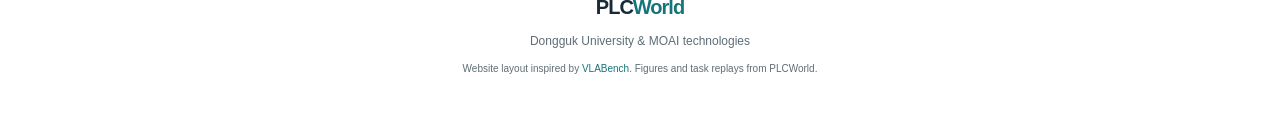
==== commit 429b90d5: "Add Code button linking to anonymous PLCWorld repository" ====
--- a/PLCWorld/index.html
+++ b/PLCWorld/index.html
@@ -28,7 +28,7 @@
       <p class="authors"><span>Yunji Kim<sup>1,*</sup></span><span>Yunseok Lee<sup>1,*</sup></span><span>Hyunwoo Seo<sup>2</sup></span><span>Jaerim Choi<sup>2</sup></span><span>Woojin Lee<sup>1,†</sup></span></p>
       <p class="affiliations"><span><sup>1</sup> Dongguk University</span><span><sup>2</sup> MOAI technologies</span></p>
       <p class="author-notes">* Equal contribution &nbsp; · &nbsp; † Corresponding author</p>
-      <div class="hero-actions"><a class="button primary" href="assets/paper/PLCWorld.pdf?v=ad5acf3348b0" target="_blank" rel="noopener"><svg viewBox="0 0 24 24" aria-hidden="true"><path d="M14 2H6a2 2 0 0 0-2 2v16a2 2 0 0 0 2 2h12a2 2 0 0 0 2-2V8zM14 2v6h6M8 13h8M8 17h6"/></svg>Read the paper</a><a class="button" href="https://arxiv.org/abs/2610.02982" target="_blank" rel="noopener">arXiv</a><a class="button" href="#tasks"><svg viewBox="0 0 24 24" aria-hidden="true"><path d="m9 5 11 7-11 7z"/></svg>Watch task replays</a></div>
+      <div class="hero-actions"><a class="button primary" href="assets/paper/PLCWorld.pdf?v=ad5acf3348b0" target="_blank" rel="noopener"><svg viewBox="0 0 24 24" aria-hidden="true"><path d="M14 2H6a2 2 0 0 0-2 2v16a2 2 0 0 0 2 2h12a2 2 0 0 0 2-2V8zM14 2v6h6M8 13h8M8 17h6"/></svg>Read the paper</a><a class="button" href="https://arxiv.org/abs/2610.02982" target="_blank" rel="noopener">arXiv</a><a class="button" href="https://anonymous.4open.science/r/PLCWorld-6DAB/" target="_blank" rel="noopener">Code</a><a class="button" href="#tasks"><svg viewBox="0 0 24 24" aria-hidden="true"><path d="m9 5 11 7-11 7z"/></svg>Watch task replays</a></div>
       <div class="hero-showcase">
         <div class="showcase-video"><video muted loop playsinline controls preload="none" poster="assets/posters/MAT-H01.webp" data-src="assets/videos/MAT-H01.mp4" aria-label="Reference replay of a shared robot coordinating two machining cells"></video><div class="showcase-label"><span class="live-dot"></span> Inside PLCWorld <span class="showcase-task">Shared robot &amp; machining cells</span></div></div>
         <div class="showcase-copy"><p class="eyebrow">From code to consequences</p><h2>What happens<br> after the program runs?</h2><p>Follow each control command through device motion, workpiece transfer, and sensor feedback.</p><a href="#overview">Explore the execution loop <span aria-hidden="true">↓</span></a><div class="mini-loop" aria-label="PLC program sends commands to the plant, which returns sensor feedback"><span>PLC program</span><span aria-hidden="true">⇄</span><span>Plant</span></div></div>
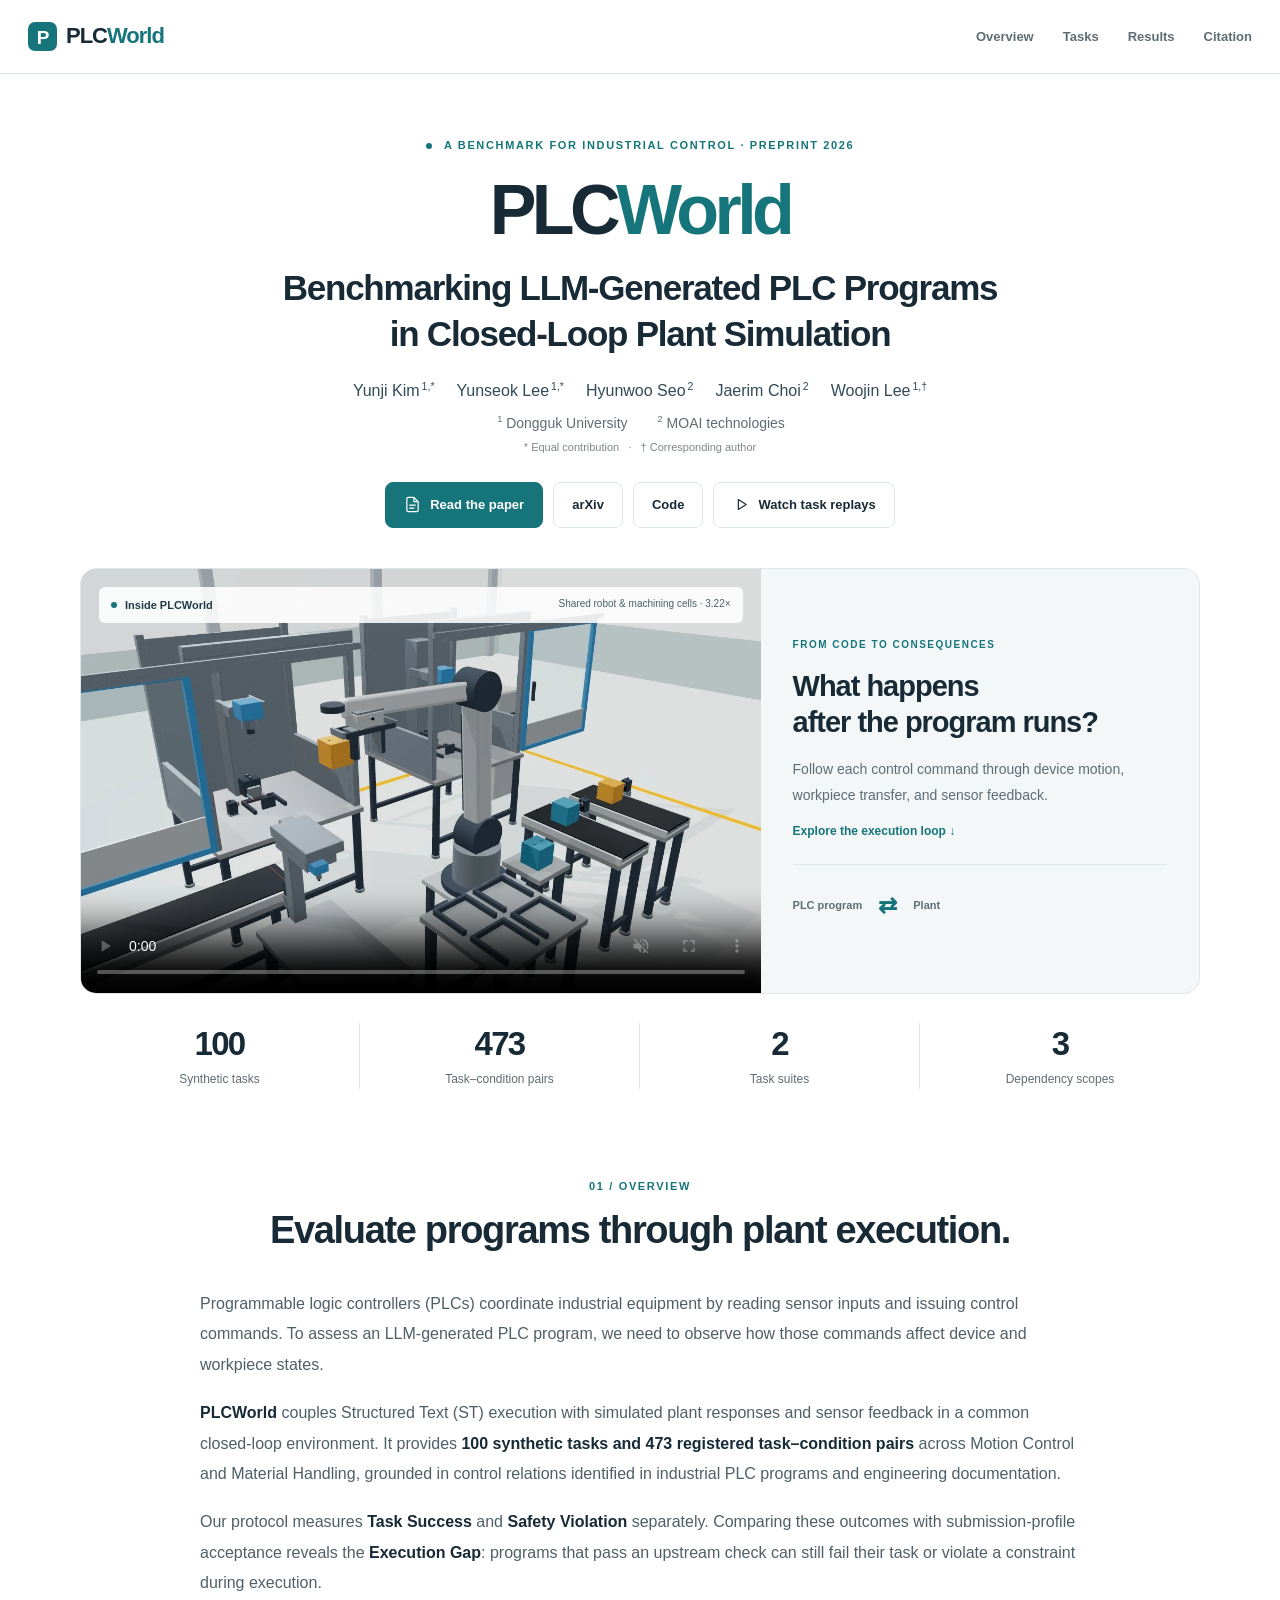
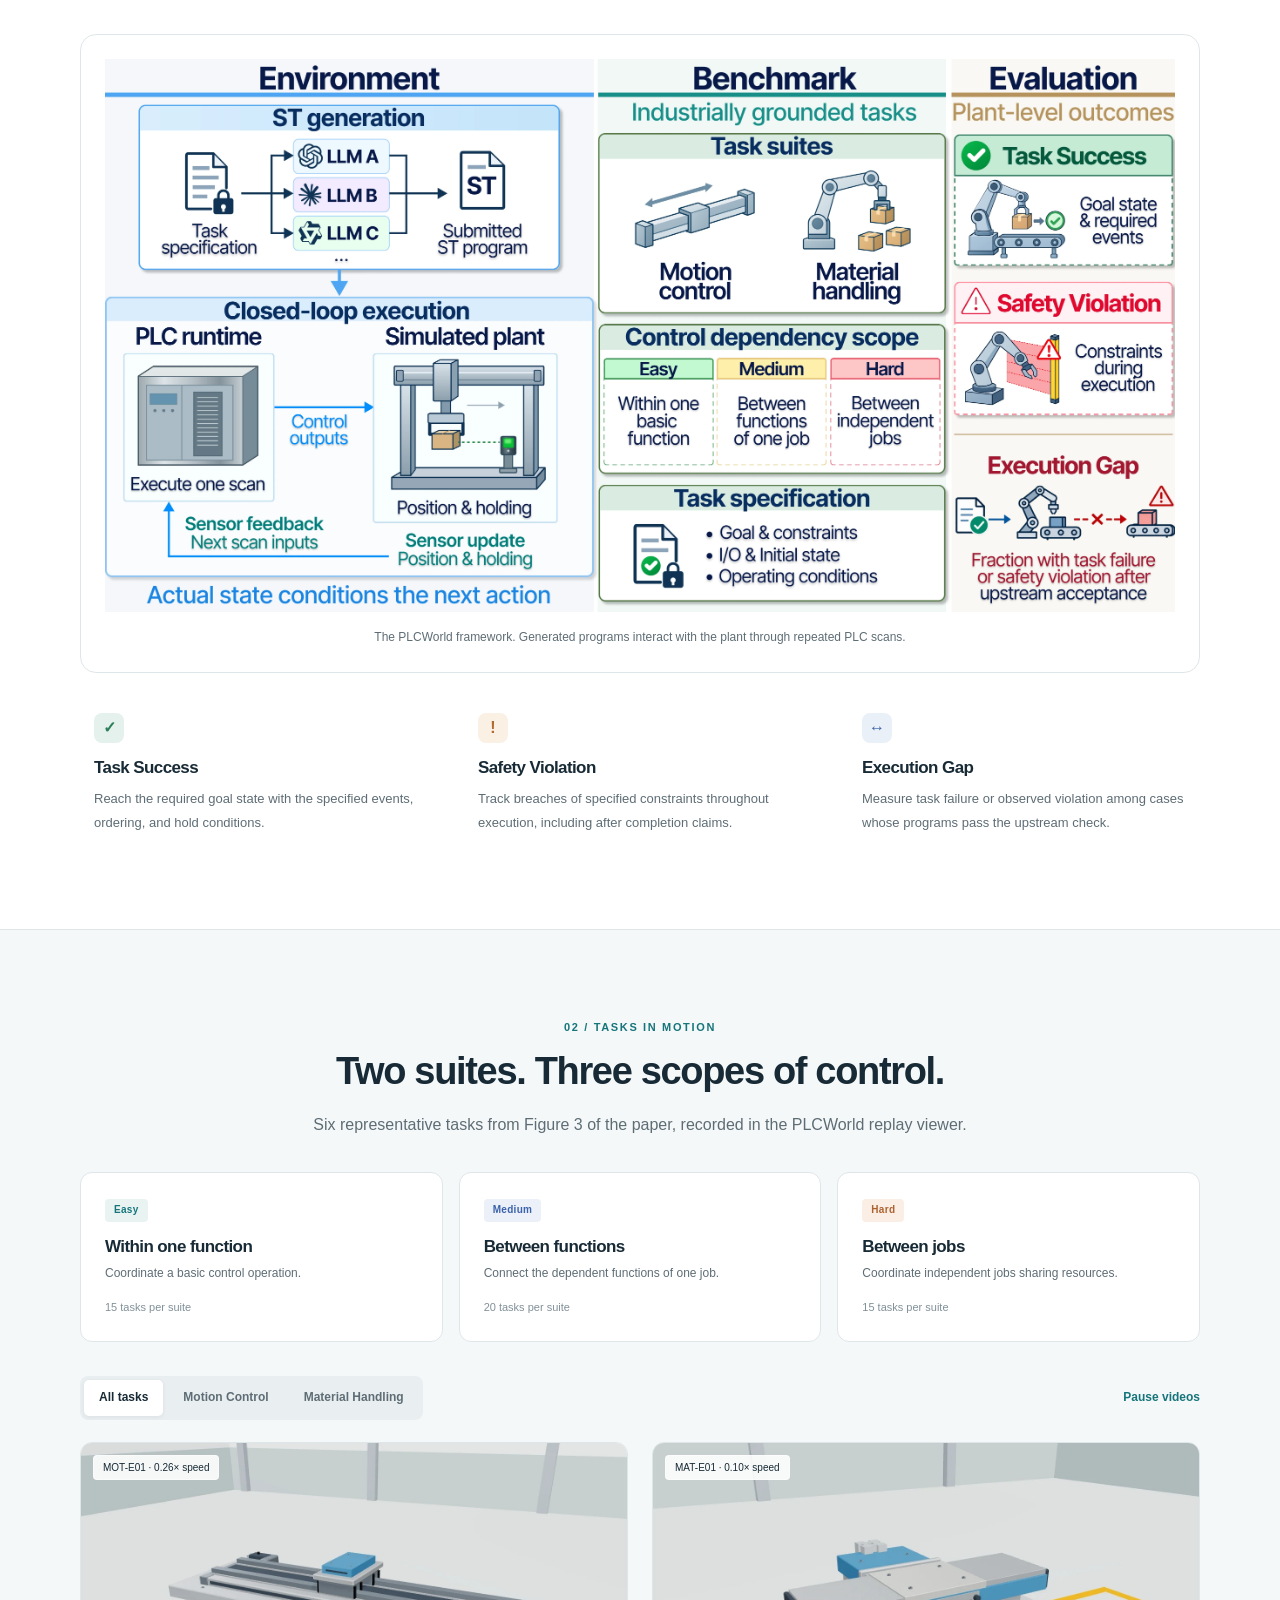
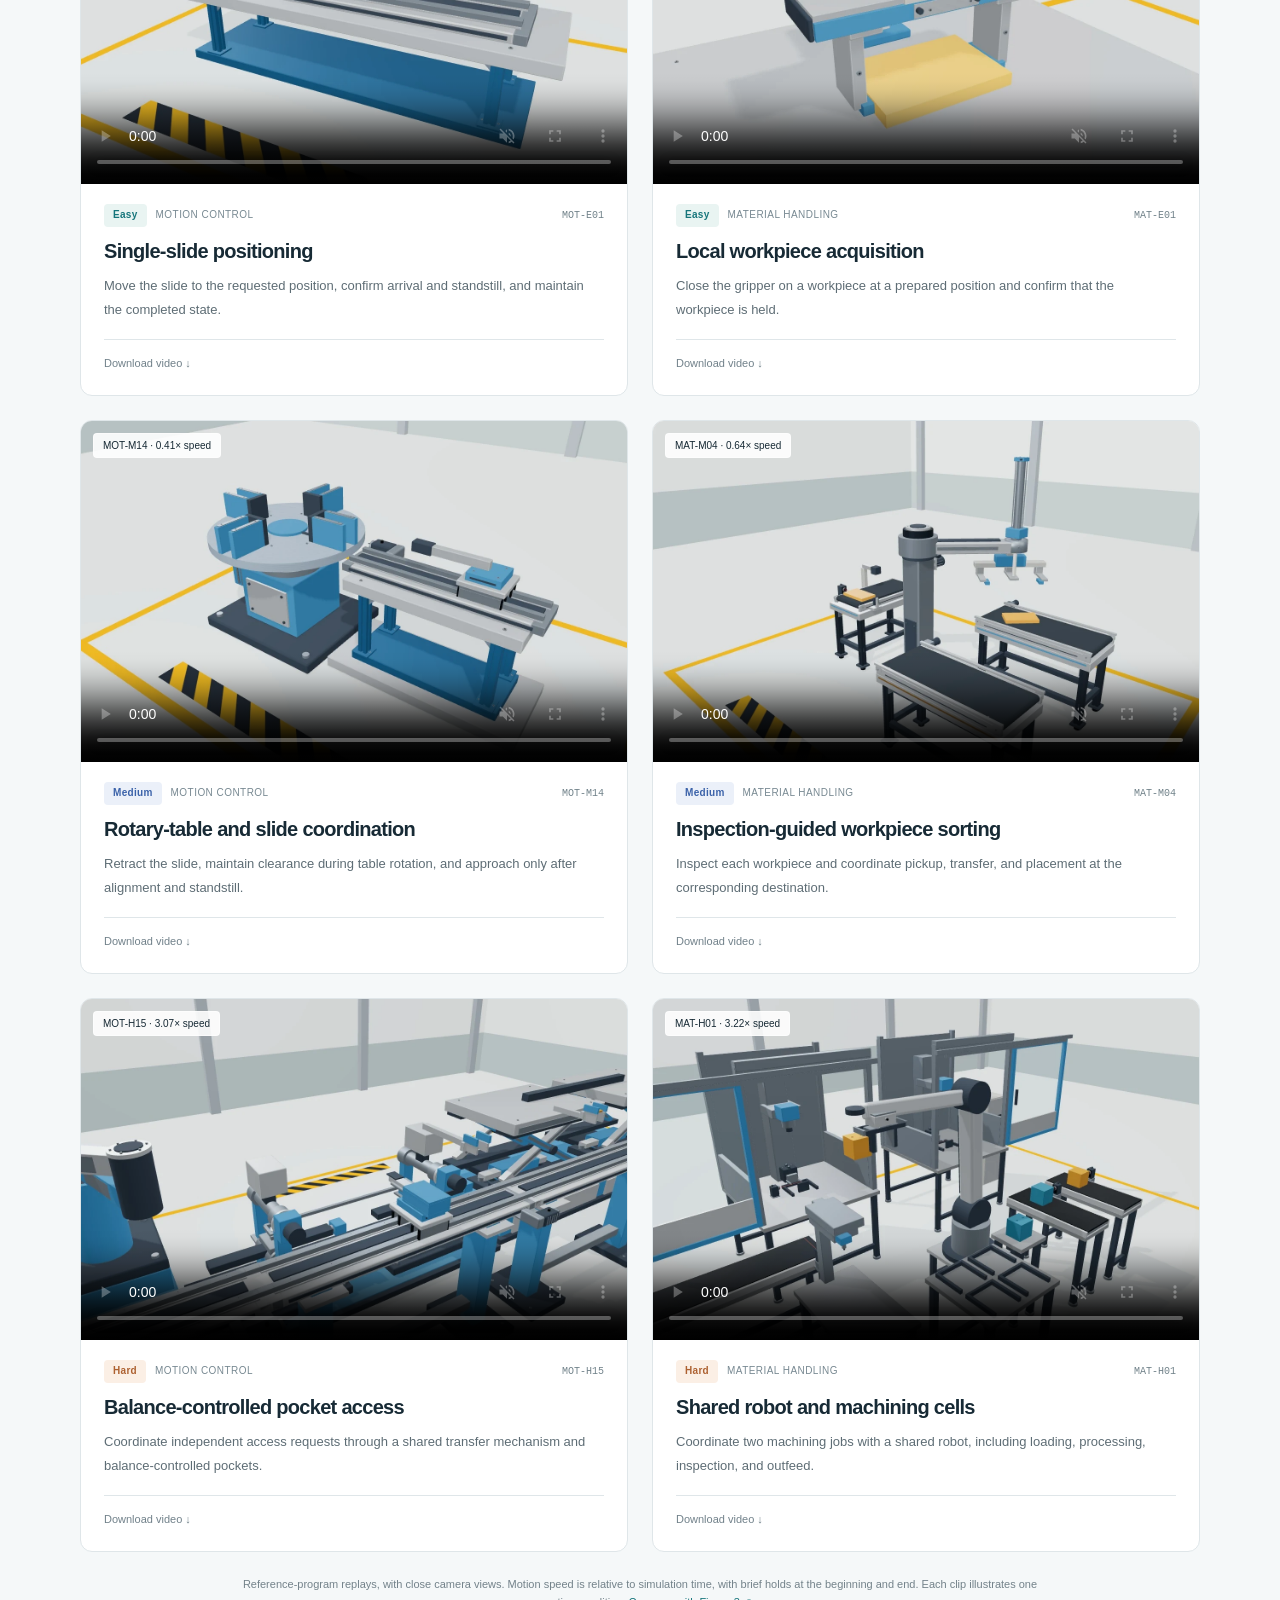
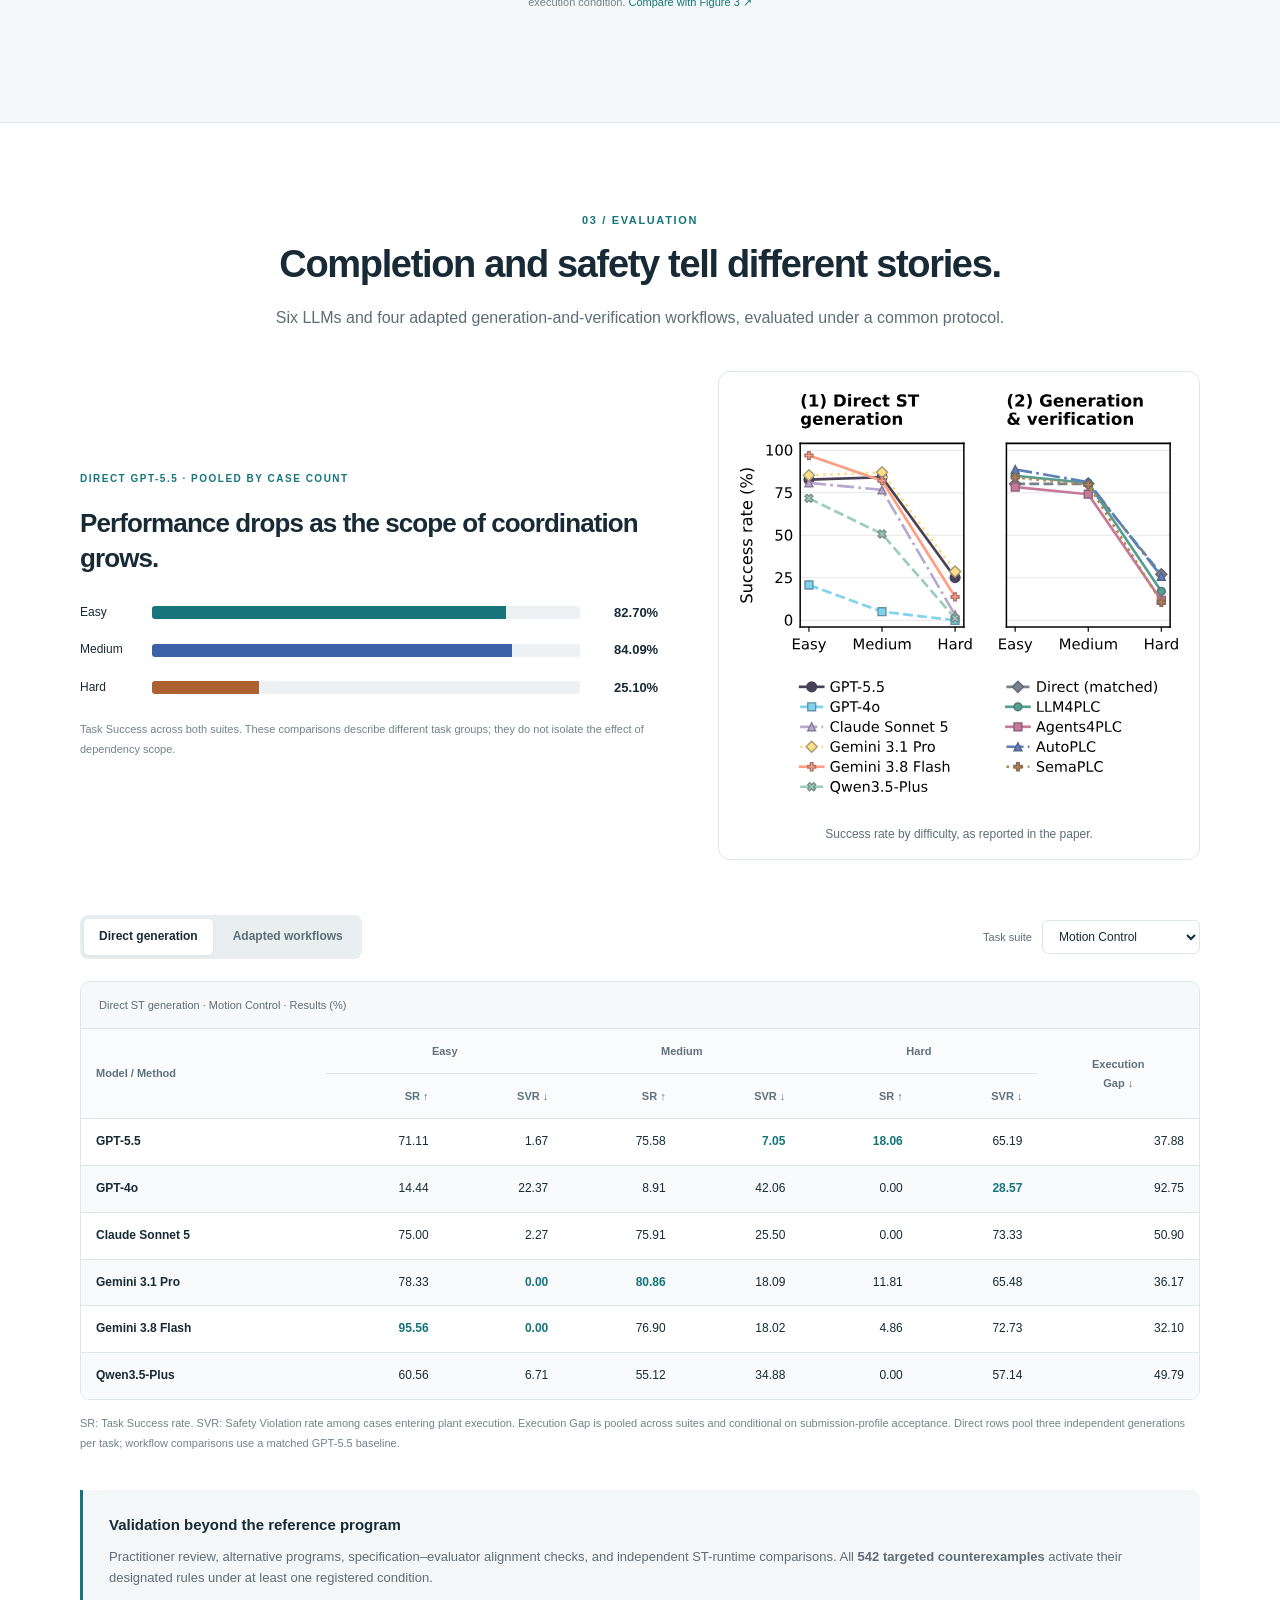
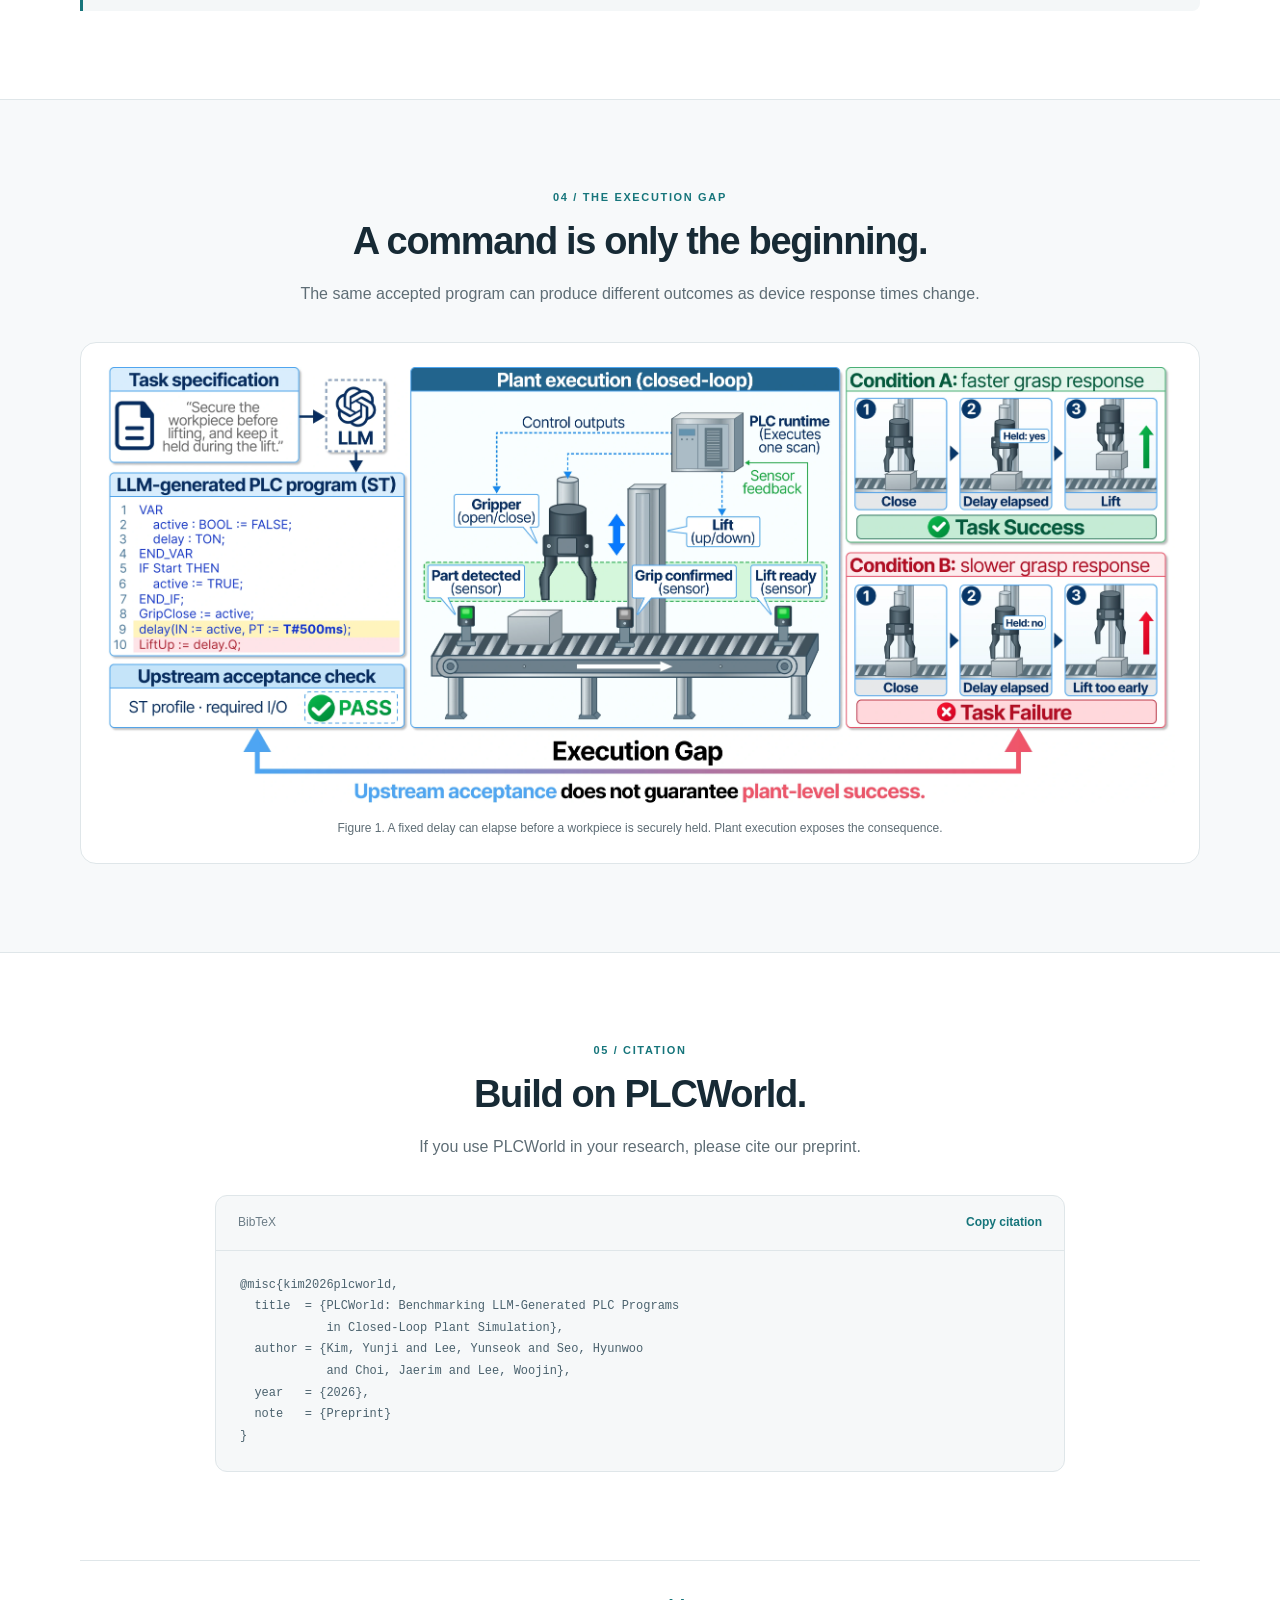
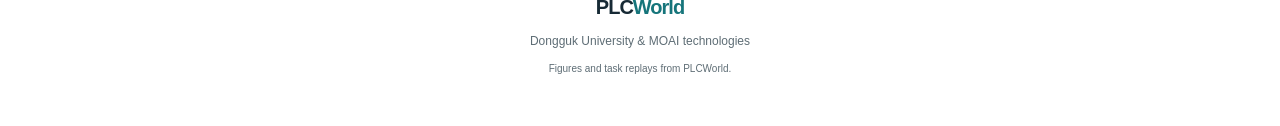
==== commit fc19e089: "Remove layout inspiration text from website footer" ====
--- a/PLCWorld/index.html
+++ b/PLCWorld/index.html
@@ -75,6 +75,6 @@
   note   = {Preprint}
 }</code></pre></div></section>
   </main>
-  <footer class="site-footer container"><a class="wordmark" href="#">PLC<span>World</span></a><p>Dongguk University &amp; MOAI technologies</p><p class="fine-print">Website layout inspired by <a href="https://vlabench.github.io/" target="_blank" rel="noopener">VLABench</a>. Figures and task replays from PLCWorld.</p></footer>
+  <footer class="site-footer container"><a class="wordmark" href="#">PLC<span>World</span></a><p>Dongguk University &amp; MOAI technologies</p><p class="fine-print">Figures and task replays from PLCWorld.</p></footer>
 </body>
 </html>
